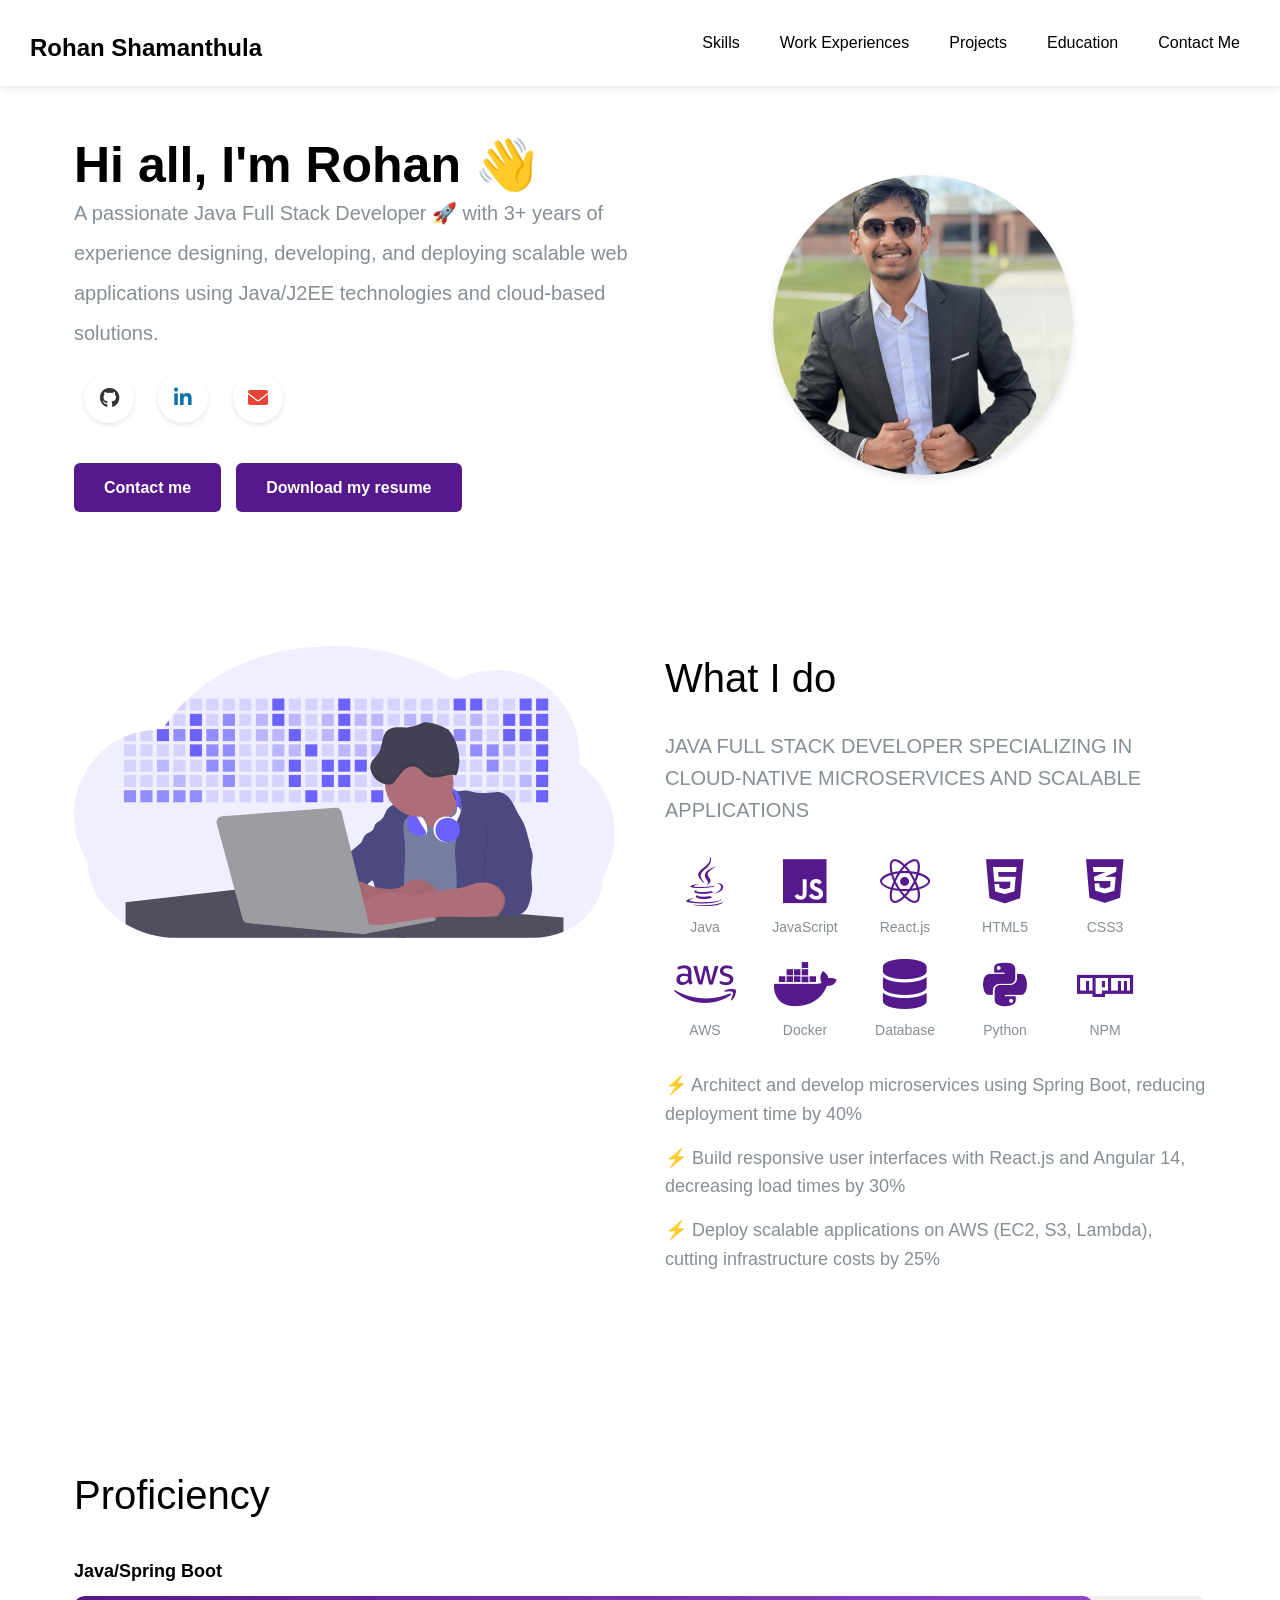
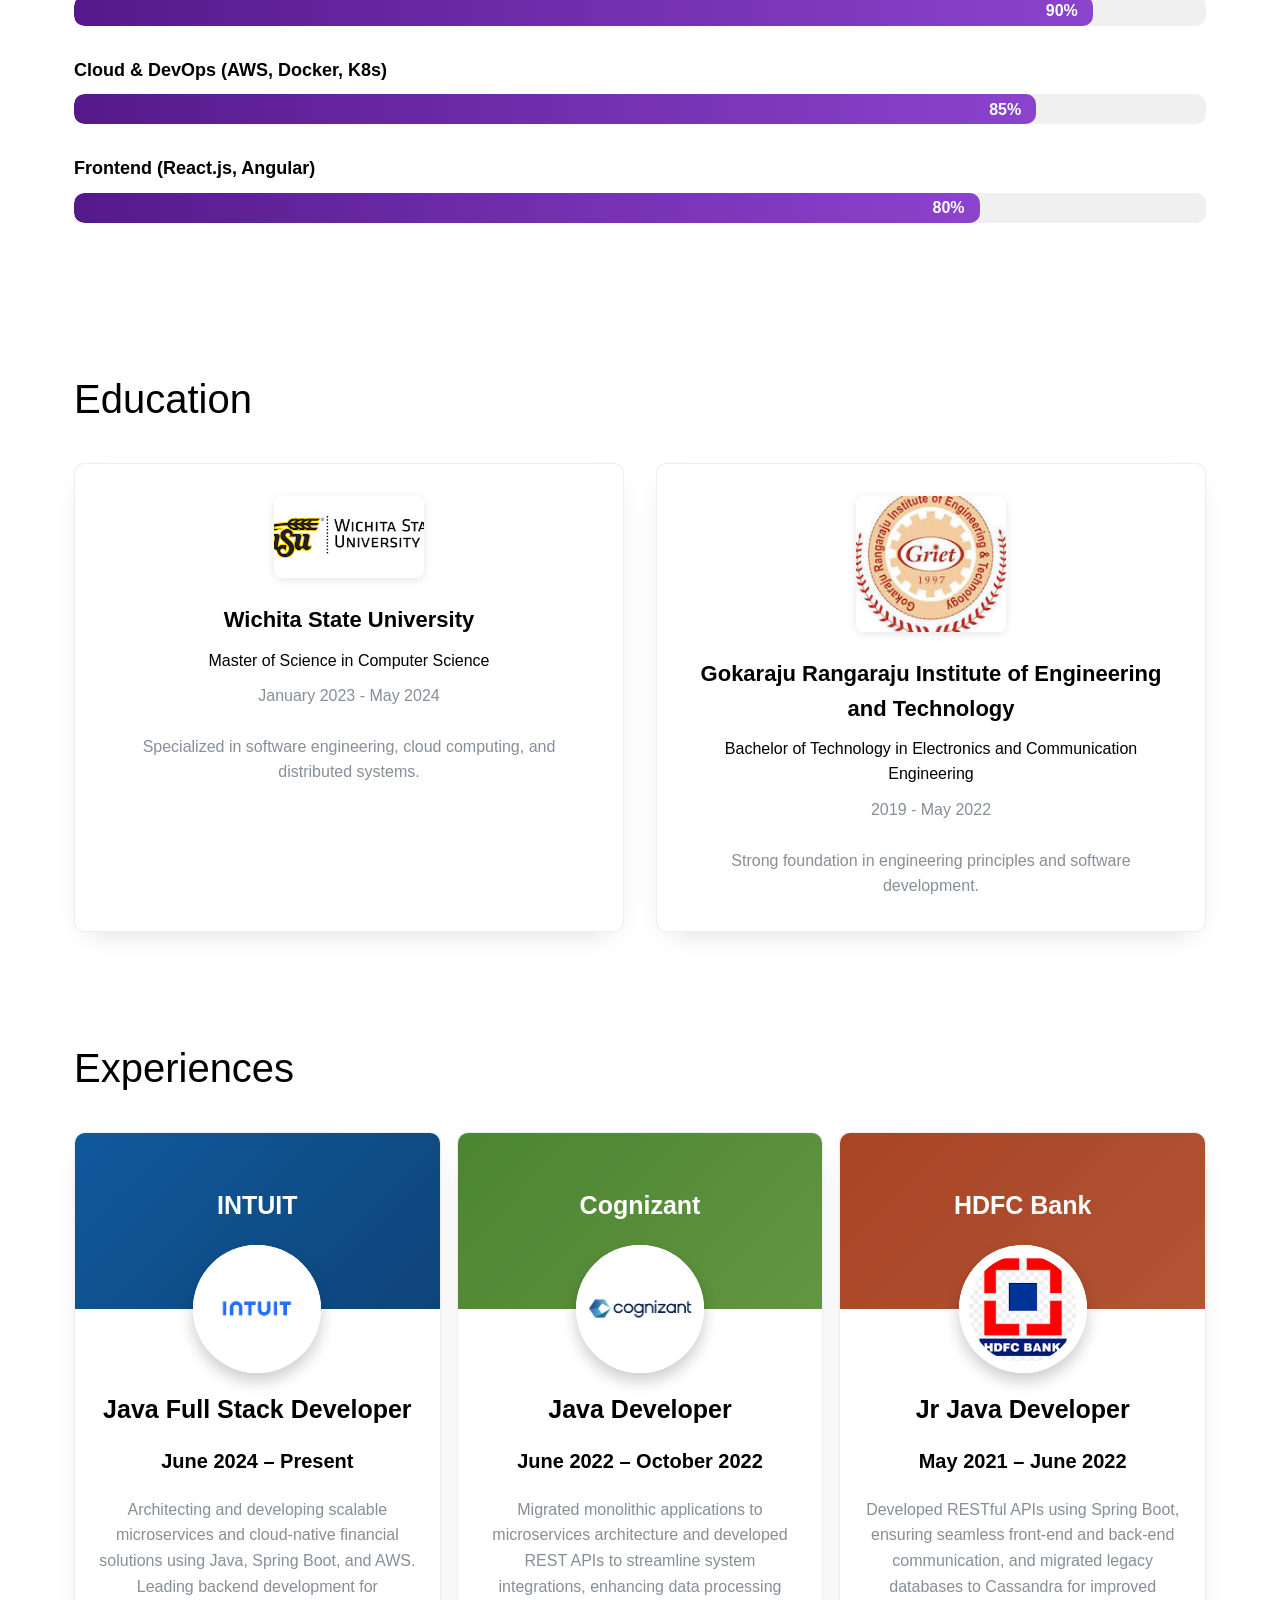
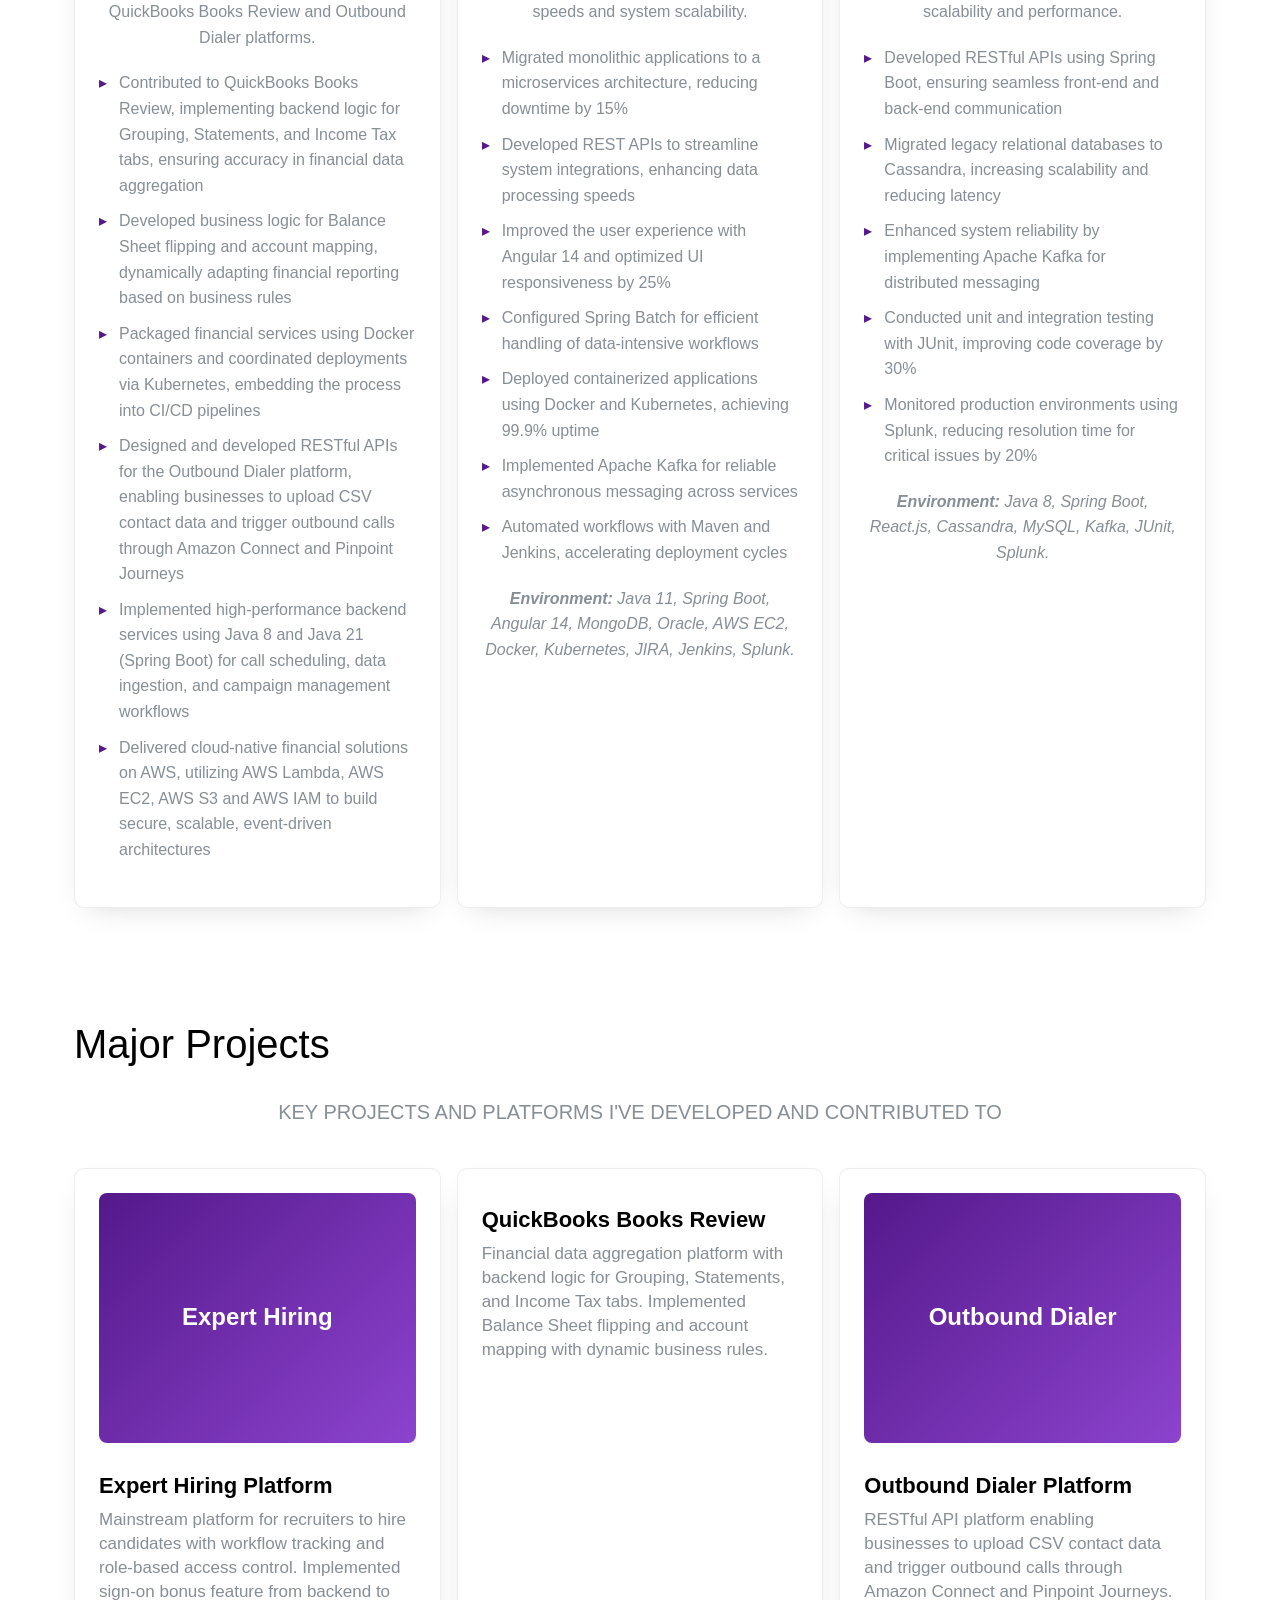
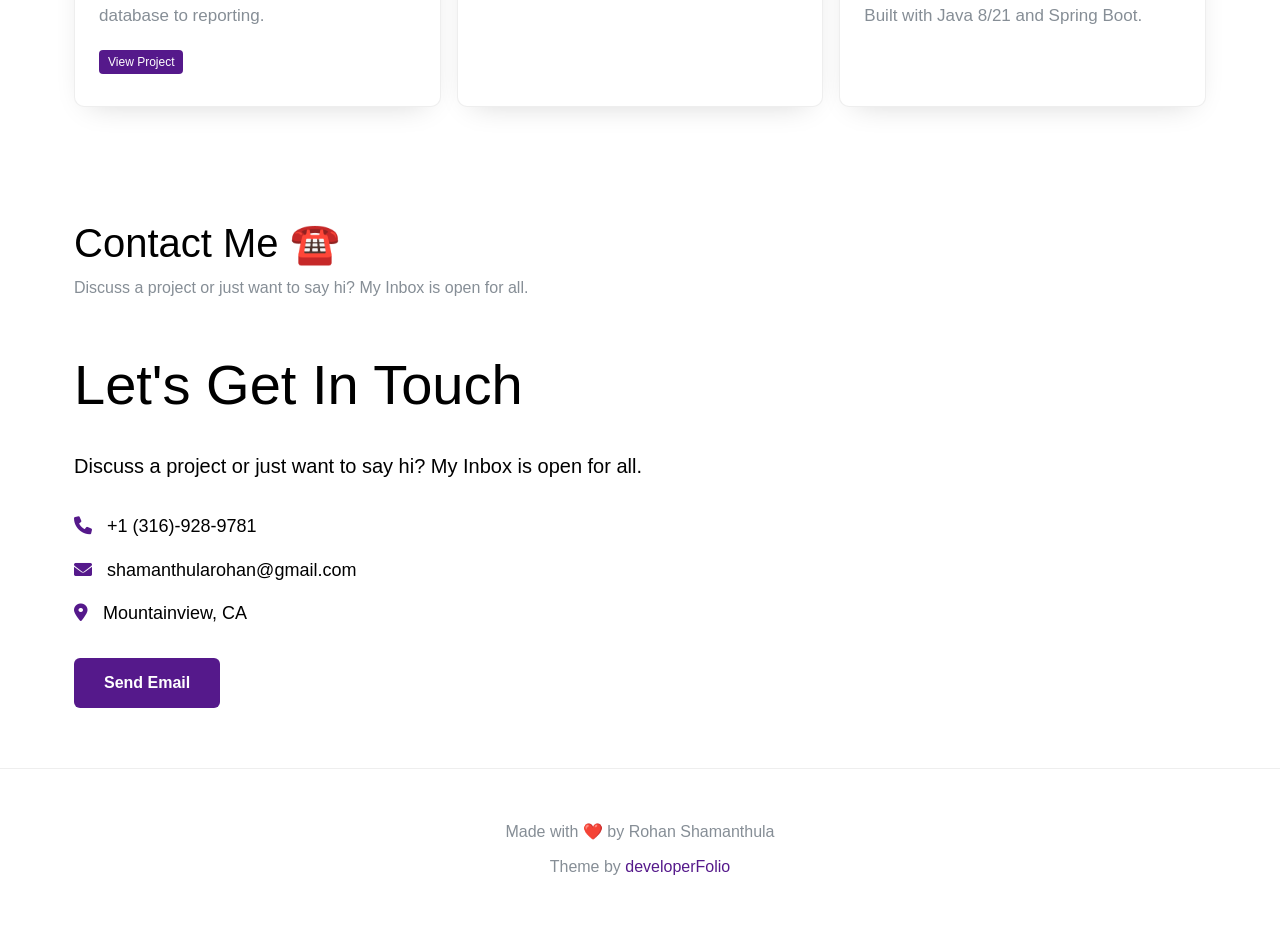
==== index.html @ 0ead48f2 "Remove QuickBooks image from projects section" ====
<!DOCTYPE html>
<html lang="en">
<head>
    <meta charset="UTF-8">
    <title>Rohan Shamanthula | Java Full Stack Developer</title>
    <meta name="viewport" content="width=device-width, initial-scale=1">
    <link rel="stylesheet" href="style.css">
    <link rel="stylesheet" href="https://cdnjs.cloudflare.com/ajax/libs/font-awesome/6.0.0/css/all.min.css">
    <script defer src="script.js"></script>
</head>
<body>
    <!-- Header Navigation -->
    <header class="header" id="header">
        <a href="#greeting" class="logo">
            <span class="logo-name">Rohan Shamanthula</span>
        </a>
        <input class="menu-btn" type="checkbox" id="menu-btn">
        <label class="menu-icon" for="menu-btn">
            <span class="navicon"></span>
        </label>
        <ul class="menu">
            <li><a href="#skills">Skills</a></li>
            <li><a href="#experience">Work Experiences</a></li>
            <li><a href="#projects">Projects</a></li>
            <li><a href="#education">Education</a></li>
            <li><a href="#contact">Contact Me</a></li>
        </ul>
    </header>

    <!-- Greeting Section -->
    <section class="greet-main" id="greeting">
        <div class="greeting-main">
            <div class="greeting-text-div">
                <div>
                    <h1 class="greeting-text">
                        Hi all, I'm Rohan <span class="wave-emoji">👋</span>
                    </h1>
                    <p class="greeting-text-p subTitle">
                        A passionate Java Full Stack Developer 🚀 with 3+ years of experience designing, developing, and deploying scalable web applications using Java/J2EE technologies and cloud-based solutions.
                    </p>
                    <div class="social-media-div">
                        <a href="https://github.com/Rohansmarty" target="_blank" class="icon-button github">
                            <i class="fab fa-github"></i>
                        </a>
                        <a href="https://www.linkedin.com/in/rohan-shamanthula/" target="_blank" class="icon-button linkedin">
                            <i class="fab fa-linkedin-in"></i>
                        </a>
                        <a href="mailto:shamanthularohan@gmail.com" class="icon-button google">
                            <i class="fas fa-envelope"></i>
                        </a>
                    </div>
                    <div class="button-greeting-div">
                        <a href="#contact" class="button button-greeting">Contact me</a>
                        <a href="assets/Rohan_Shamanthula_Resume.pdf" download="Resume.pdf" class="button button-greeting download-link-button">Download my resume</a>
                    </div>
                </div>
            </div>
            <div class="greeting-image-div">
                <img src="assets/rohan-profile.jpg" alt="Rohan Shamanthula" class="profile-image">
            </div>
        </div>
    </section>

    <!-- Skills Section -->
    <section class="main" id="skills">
        <div class="skills-main-div">
            <div class="skills-image-div">
                <img src="assets/developerActivity.svg" alt="Developer Activity" class="skills-image">
            </div>
            <div class="skills-text-div">
                <h1 class="skills-heading">What I do</h1>
                <p class="subTitle skills-text-subtitle">
                    JAVA FULL STACK DEVELOPER SPECIALIZING IN CLOUD-NATIVE MICROSERVICES AND SCALABLE APPLICATIONS
                </p>
                <div class="software-skills-main-div">
                    <ul class="dev-icons">
                        <li class="software-skill-inline"><i class="fab fa-java"></i><p>Java</p></li>
                        <li class="software-skill-inline"><i class="fab fa-js"></i><p>JavaScript</p></li>
                        <li class="software-skill-inline"><i class="fab fa-react"></i><p>React.js</p></li>
                        <li class="software-skill-inline"><i class="fab fa-html5"></i><p>HTML5</p></li>
                        <li class="software-skill-inline"><i class="fab fa-css3-alt"></i><p>CSS3</p></li>
                        <li class="software-skill-inline"><i class="fab fa-aws"></i><p>AWS</p></li>
                        <li class="software-skill-inline"><i class="fab fa-docker"></i><p>Docker</p></li>
                        <li class="software-skill-inline"><i class="fas fa-database"></i><p>Database</p></li>
                        <li class="software-skill-inline"><i class="fab fa-python"></i><p>Python</p></li>
                        <li class="software-skill-inline"><i class="fab fa-npm"></i><p>NPM</p></li>
                    </ul>
                </div>
                <div>
                    <p class="subTitle skills-text">
                        ⚡ Architect and develop microservices using Spring Boot, reducing deployment time by 40%
                    </p>
                    <p class="subTitle skills-text">
                        ⚡ Build responsive user interfaces with React.js and Angular 14, decreasing load times by 30%
                    </p>
                    <p class="subTitle skills-text">
                        ⚡ Deploy scalable applications on AWS (EC2, S3, Lambda), cutting infrastructure costs by 25%
                    </p>
                </div>
            </div>
        </div>
    </section>

    <!-- Stack Progress Section -->
    <section class="main" id="stack-progress">
        <div class="skill-progress-main-div">
            <h1 class="skills-heading">Proficiency</h1>
            <div class="skill-progress-div">
                <div class="skill-progress-item">
                    <div class="skill-progress-label">Java/Spring Boot</div>
                    <div class="skill-progress-bar">
                        <div class="skill-progress-fill" style="width: 90%">90%</div>
                    </div>
                </div>
                <div class="skill-progress-item">
                    <div class="skill-progress-label">Cloud & DevOps (AWS, Docker, K8s)</div>
                    <div class="skill-progress-bar">
                        <div class="skill-progress-fill" style="width: 85%">85%</div>
                    </div>
                </div>
                <div class="skill-progress-item">
                    <div class="skill-progress-label">Frontend (React.js, Angular)</div>
                    <div class="skill-progress-bar">
                        <div class="skill-progress-fill" style="width: 80%">80%</div>
                    </div>
                </div>
            </div>
        </div>
    </section>

    <!-- Education Section -->
    <section class="main" id="education">
        <h1 class="skills-heading">Education</h1>
        <div class="education-cards-div">
            <div class="education-card">
                <div class="education-logo-div">
                    <img src="assets/WichitaStateUniversity.png" alt="Wichita State University" class="education-logo">
                </div>
                <div class="education-card-header">
                    <h3>Wichita State University</h3>
                    <p>Master of Science in Computer Science</p>
                    <p class="education-duration">January 2023 - May 2024</p>
                </div>
                <p class="education-desc">Specialized in software engineering, cloud computing, and distributed systems.</p>
            </div>
            <div class="education-card">
                <div class="education-logo-div">
                    <img src="assets/GRIET.jpg" alt="GRIET" class="education-logo">
                </div>
                <div class="education-card-header">
                    <h3>Gokaraju Rangaraju Institute of Engineering and Technology</h3>
                    <p>Bachelor of Technology in Electronics and Communication Engineering</p>
                    <p class="education-duration">2019 - May 2022</p>
                </div>
                <p class="education-desc">Strong foundation in engineering principles and software development.</p>
            </div>
        </div>
    </section>

    <!-- Work Experience Section -->
    <section class="main" id="experience">
        <h1 class="experience-heading">Experiences</h1>
        <div class="experience-cards-div">
            <div class="experience-card">
                <div class="experience-banner" style="background: linear-gradient(135deg, #1780e0 0%, #1461ac 100%);">
                    <div class="experience-blurred-div"></div>
                    <div class="experience-div-company">
                        <h5 class="experience-text-company">INTUIT</h5>
                    </div>
                    <div class="experience-roundedimg">
                        <img src="assets/Intuit.jpg" alt="INTUIT" class="company-logo-img">
                    </div>
                </div>
                <div class="experience-text-details">
                    <h5 class="experience-text-role">Java Full Stack Developer</h5>
                    <h5 class="experience-text-date">June 2024 – Present</h5>
                    <p class="subTitle experience-text-desc">
                        Architecting and developing scalable microservices and cloud-native financial solutions using Java, Spring Boot, and AWS. Leading backend development for QuickBooks Books Review and Outbound Dialer platforms.
                    </p>
                    <ul>
                        <li class="subTitle">Contributed to QuickBooks Books Review, implementing backend logic for Grouping, Statements, and Income Tax tabs, ensuring accuracy in financial data aggregation</li>
                        <li class="subTitle">Developed business logic for Balance Sheet flipping and account mapping, dynamically adapting financial reporting based on business rules</li>
                        <li class="subTitle">Packaged financial services using Docker containers and coordinated deployments via Kubernetes, embedding the process into CI/CD pipelines</li>
                        <li class="subTitle">Designed and developed RESTful APIs for the Outbound Dialer platform, enabling businesses to upload CSV contact data and trigger outbound calls through Amazon Connect and Pinpoint Journeys</li>
                        <li class="subTitle">Implemented high-performance backend services using Java 8 and Java 21 (Spring Boot) for call scheduling, data ingestion, and campaign management workflows</li>
                        <li class="subTitle">Delivered cloud-native financial solutions on AWS, utilizing AWS Lambda, AWS EC2, AWS S3 and AWS IAM to build secure, scalable, event-driven architectures</li>
                    </ul>
                </div>
            </div>
            <div class="experience-card">
                <div class="experience-banner" style="background: linear-gradient(135deg, #6cbe45 0%, #8dd65f 100%);">
                    <div class="experience-blurred-div"></div>
                    <div class="experience-div-company">
                        <h5 class="experience-text-company">Cognizant</h5>
                    </div>
                    <div class="experience-roundedimg">
                        <img src="assets/Cognizant.jpg" alt="Cognizant" class="company-logo-img">
                    </div>
                </div>
                <div class="experience-text-details">
                    <h5 class="experience-text-role">Java Developer</h5>
                    <h5 class="experience-text-date">June 2022 – October 2022</h5>
                    <p class="subTitle experience-text-desc">
                        Migrated monolithic applications to microservices architecture and developed REST APIs to streamline system integrations, enhancing data processing speeds and system scalability.
                    </p>
                    <ul>
                        <li class="subTitle">Migrated monolithic applications to a microservices architecture, reducing downtime by 15%</li>
                        <li class="subTitle">Developed REST APIs to streamline system integrations, enhancing data processing speeds</li>
                        <li class="subTitle">Improved the user experience with Angular 14 and optimized UI responsiveness by 25%</li>
                        <li class="subTitle">Configured Spring Batch for efficient handling of data-intensive workflows</li>
                        <li class="subTitle">Deployed containerized applications using Docker and Kubernetes, achieving 99.9% uptime</li>
                        <li class="subTitle">Implemented Apache Kafka for reliable asynchronous messaging across services</li>
                        <li class="subTitle">Automated workflows with Maven and Jenkins, accelerating deployment cycles</li>
                    </ul>
                    <p class="subTitle experience-text-desc" style="margin-top: 20px; font-style: italic;">
                        <strong>Environment:</strong> Java 11, Spring Boot, Angular 14, MongoDB, Oracle, AWS EC2, Docker, Kubernetes, JIRA, Jenkins, Splunk.
                    </p>
                </div>
            </div>
            <div class="experience-card">
                <div class="experience-banner" style="background: linear-gradient(135deg, #ef6133 0%, #ff7a4d 100%);">
                    <div class="experience-blurred-div"></div>
                    <div class="experience-div-company">
                        <h5 class="experience-text-company">HDFC Bank</h5>
                    </div>
                    <div class="experience-roundedimg">
                        <img src="assets/HDFC.png" alt="HDFC Bank" class="company-logo-img">
                    </div>
                </div>
                <div class="experience-text-details">
                    <h5 class="experience-text-role">Jr Java Developer</h5>
                    <h5 class="experience-text-date">May 2021 – June 2022</h5>
                    <p class="subTitle experience-text-desc">
                        Developed RESTful APIs using Spring Boot, ensuring seamless front-end and back-end communication, and migrated legacy databases to Cassandra for improved scalability and performance.
                    </p>
                    <ul>
                        <li class="subTitle">Developed RESTful APIs using Spring Boot, ensuring seamless front-end and back-end communication</li>
                        <li class="subTitle">Migrated legacy relational databases to Cassandra, increasing scalability and reducing latency</li>
                        <li class="subTitle">Enhanced system reliability by implementing Apache Kafka for distributed messaging</li>
                        <li class="subTitle">Conducted unit and integration testing with JUnit, improving code coverage by 30%</li>
                        <li class="subTitle">Monitored production environments using Splunk, reducing resolution time for critical issues by 20%</li>
                    </ul>
                    <p class="subTitle experience-text-desc" style="margin-top: 20px; font-style: italic;">
                        <strong>Environment:</strong> Java 8, Spring Boot, React.js, Cassandra, MySQL, Kafka, JUnit, Splunk.
                    </p>
                </div>
            </div>
        </div>
    </section>

    <!-- Projects Section -->
    <section class="main" id="projects">
        <h1 class="skills-heading">Major Projects</h1>
        <p class="subTitle project-subtitle">KEY PROJECTS AND PLATFORMS I'VE DEVELOPED AND CONTRIBUTED TO</p>
        <div class="projects-container">
            <div class="project-card project-card-light">
                <div class="project-image">
                    <div class="project-image-placeholder">Expert Hiring</div>
                </div>
                <div class="project-detail">
                    <h5 class="card-title">Expert Hiring Platform</h5>
                    <p class="card-subtitle">Mainstream platform for recruiters to hire candidates with workflow tracking and role-based access control. Implemented sign-on bonus feature from backend to database to reporting.</p>
                    <div class="project-card-footer">
                        <span class="project-tag" onclick="window.open('https://694c93a191fdb86f217bc6ff--incredible-marzipan-d93fe7.netlify.app/', '_blank')">View Project</span>
                    </div>
                </div>
            </div>
            <div class="project-card project-card-light">
                <div class="project-detail">
                    <h5 class="card-title">QuickBooks Books Review</h5>
                    <p class="card-subtitle">Financial data aggregation platform with backend logic for Grouping, Statements, and Income Tax tabs. Implemented Balance Sheet flipping and account mapping with dynamic business rules.</p>
                </div>
            </div>
            <div class="project-card project-card-light">
                <div class="project-image">
                    <div class="project-image-placeholder">Outbound Dialer</div>
                </div>
                <div class="project-detail">
                    <h5 class="card-title">Outbound Dialer Platform</h5>
                    <p class="card-subtitle">RESTful API platform enabling businesses to upload CSV contact data and trigger outbound calls through Amazon Connect and Pinpoint Journeys. Built with Java 8/21 and Spring Boot.</p>
                </div>
            </div>
        </div>
    </section>

    <!-- Contact Section -->
    <section class="main" id="contact">
        <h1 class="skills-heading">Contact Me ☎️</h1>
        <p class="subTitle">Discuss a project or just want to say hi? My Inbox is open for all.</p>
        <div class="contact-main">
            <div class="contact-text-div">
                <h1 class="contact-title">Let's Get In Touch</h1>
                <p class="contact-subtitle">
                    Discuss a project or just want to say hi? My Inbox is open for all.
                </p>
                <div class="contact-details">
                    <p><i class="fas fa-phone"></i> +1 (316)-928-9781</p>
                    <p><i class="fas fa-envelope"></i> shamanthularohan@gmail.com</p>
                    <p><i class="fas fa-map-marker-alt"></i> Mountainview, CA</p>
                </div>
                <div class="button-contact-div">
                    <a href="mailto:shamanthularohan@gmail.com" class="button button-contact">Send Email</a>
                </div>
            </div>
        </div>
    </section>

    <!-- Footer -->
    <footer class="footer-div">
        <p class="footer-text">Made with ❤️ by Rohan Shamanthula</p>
        <p class="footer-text">
            Theme by <a href="https://github.com/saadpasta/developerFolio" target="_blank">developerFolio</a>
        </p>
    </footer>

    <!-- Scroll to Top Button -->
    <button class="scroll-to-top" id="scrollToTop" onclick="window.scrollTo({top: 0, behavior: 'smooth'})">
        <i class="fas fa-arrow-up"></i>
    </button>
</body>
</html>
---- style.css ----
/* DeveloperFolio Style - Exact Match */
:root {
    --buttonColor: #55198b;
    --buttonHover: #8c43ce;
    --titleColor: #000000;
    --textColor: #000000;
    --subTitle: #868e96;
    --lightBackground1: #fff;
    --lightBackground2: rgb(255, 255, 255);
    --lightBoxShadowDark: rgba(0, 0, 0, 0.2);
    --lightBoxShadow: rgba(0, 0, 0, 0.1);
    --lightBorder1: rgba(211, 211, 211, 0.397);
    --headerHoverBG: #f4f4f4;
    --iconBackground: #333;
}

* {
    margin: 0;
    padding: 0;
    box-sizing: border-box;
}

body {
    font-family: -apple-system, BlinkMacSystemFont, "Segoe UI", Roboto, "Helvetica Neue", Arial, sans-serif;
    color: var(--textColor);
    background-color: var(--lightBackground1);
    line-height: 1.6;
}

/* Header */
.header {
    background-color: var(--lightBackground1);
    max-width: 100%;
    padding: 15px 20px;
    margin: 0 auto;
    position: sticky;
    top: 0;
    z-index: 1000;
    box-shadow: 0 2px 10px rgba(0,0,0,0.1);
}

.header ul {
    margin: 0;
    padding: 0;
    list-style: none;
    overflow: hidden;
}

.grey-color {
    color: var(--subTitle);
}

.header li a {
    display: block;
    padding: 15px 20px;
    color: var(--textColor);
    text-decoration: none;
    transition: background-color 0.3s;
}

.header li a:hover {
    background-color: var(--headerHoverBG);
}

.header .logo {
    display: block;
    flex: none;
    float: left;
    font-size: 1.5em;
    text-decoration: none;
    margin-top: 10px;
    line-height: normal;
    color: var(--textColor);
    font-weight: bold;
}

.header .logo-name {
    font-weight: bold;
    padding: 0 10px;
}

/* Menu */
.header .menu {
    clear: both;
    max-height: 0;
    transition: max-height 0.2s ease-out;
}

.header .menu-icon {
    cursor: pointer;
    display: inline-block;
    float: right;
    padding: 28px 20px;
    position: relative;
    user-select: none;
}

.header .menu-icon .navicon {
    background: var(--iconBackground);
    display: block;
    height: 2px;
    position: relative;
    transition: background 0.2s ease-out;
    width: 18px;
}

.header .menu-icon .navicon:before,
.header .menu-icon .navicon:after {
    background: var(--iconBackground);
    content: "";
    display: block;
    height: 100%;
    position: absolute;
    transition: all 0.2s ease-out;
    width: 100%;
}

.header .menu-icon .navicon:before {
    top: 5px;
}

.header .menu-icon .navicon:after {
    top: -5px;
}

.header .menu-btn {
    display: none;
}

.header .menu-btn:checked ~ .menu {
    max-height: 486px;
}

.header .menu-btn:checked ~ .menu-icon .navicon {
    background: transparent !important;
}

.header .menu-btn:checked ~ .menu-icon .navicon:before {
    transform: rotate(-45deg);
}

.header .menu-btn:checked ~ .menu-icon .navicon:after {
    transform: rotate(45deg);
}

.header .menu-btn:checked ~ .menu-icon .navicon:before,
.header .menu-btn:checked ~ .menu-icon .navicon:after {
    top: 0;
}

@media (min-width: 48em) {
    .header {
        display: flex;
        align-items: center;
        justify-content: space-between;
    }
    .header li {
        float: left;
    }
    .header .menu {
        max-height: none;
    }
    .header .menu-icon {
        display: none;
    }
}

/* Main Container */
.main {
    width: 90%;
    padding: 20px 10px;
    margin: 0 auto;
    margin-top: 4rem;
}

/* Greeting Section */
.greet-main {
    width: 90%;
    padding: 20px 10px;
    margin: 0 auto;
    margin-top: 2rem;
}

.greeting-main {
    display: flex;
}

.greeting-main > * {
    flex: 1;
    margin-bottom: 30px;
}

.greeting-text {
    font-size: 70px;
    line-height: 1.1;
    color: var(--textColor);
    font-weight: 700;
}

.greeting-text-p {
    font-size: 30px;
    line-height: 40px;
}

.subTitle {
    color: var(--subTitle);
}

.wave-emoji {
    animation-duration: 1.8s;
    animation-iteration-count: infinite;
    animation-name: wave;
    display: inline-block;
    transform-origin: 70% 70%;
}

@keyframes wave {
    0% { transform: rotate(0deg); }
    10% { transform: rotate(-10deg); }
    20% { transform: rotate(12deg); }
    30% { transform: rotate(-10deg); }
    40% { transform: rotate(9deg); }
    50% { transform: rotate(0deg); }
    100% { transform: rotate(0deg); }
}

.social-media-div {
    margin: 20px 0;
}

.icon-button {
    margin: 0 10px;
    padding: 12px;
    border-radius: 50%;
    background: var(--lightBackground1);
    color: var(--textColor);
    font-size: 20px;
    width: 50px;
    height: 50px;
    display: inline-flex;
    align-items: center;
    justify-content: center;
    text-decoration: none;
    box-shadow: 0 2px 5px var(--lightBoxShadow);
    transition: all 0.3s;
}

.icon-button:hover {
    transform: translateY(-3px);
    box-shadow: 0 4px 10px var(--lightBoxShadowDark);
}

.icon-button.github { color: #333; }
.icon-button.linkedin { color: #0e76a8; }
.icon-button.google { color: #ea4335; }

.button-greeting-div {
    display: flex;
    margin-top: 40px;
    gap: 15px;
}

.button {
    padding: 12px 30px;
    border-radius: 6px;
    text-decoration: none;
    font-weight: 600;
    transition: all 0.3s;
    border: none;
    cursor: pointer;
    display: inline-block;
}

.button-greeting {
    background-color: var(--buttonColor);
    color: white;
}

.button-greeting:hover {
    background-color: var(--buttonHover);
    transform: translateY(-2px);
    box-shadow: 0 4px 8px var(--lightBoxShadowDark);
}

.profile-image {
    max-width: 100%;
    height: auto;
    border-radius: 50%;
    width: 300px;
    height: 300px;
    object-fit: cover;
    box-shadow: 0 4px 8px rgba(0,0,0,0.1);
}

.greeting-image-div {
    display: flex;
    justify-content: center;
    align-items: center;
}

/* Skills Section */
.skills-main-div {
    display: flex;
    width: 100%;
    overflow: hidden;
}

.skills-text-div {
    margin-left: 50px;
}

.skills-main-div > * {
    flex: 1;
    margin-bottom: 30px;
}

.skills-image-div > img {
    max-width: 100%;
    height: auto;
}

.skills-heading {
    font-size: 56px;
    font-weight: 400;
}

.skills-text-subtitle {
    font-size: 20px;
    margin: 20px 0;
}

.software-skills-main-div {
    margin: 30px 0;
}

.dev-icons {
    list-style: none;
    display: flex;
    flex-wrap: wrap;
    gap: 20px;
    padding: 0;
}

.software-skill-inline {
    display: flex;
    flex-direction: column;
    align-items: center;
    text-align: center;
    min-width: 80px;
}

.software-skill-inline i {
    font-size: 50px;
    color: var(--buttonColor);
    margin-bottom: 10px;
}

.software-skill-inline p {
    margin: 0;
    font-size: 14px;
    color: var(--subTitle);
}

.skills-text {
    font-size: 18px;
    margin: 15px 0;
}

/* Stack Progress */
.skill-progress-main-div {
    margin: 40px 0;
}

.skill-progress-item {
    margin: 30px 0;
}

.skill-progress-label {
    font-size: 18px;
    font-weight: 600;
    margin-bottom: 10px;
    color: var(--textColor);
}

.skill-progress-bar {
    background: #f0f0f0;
    border-radius: 10px;
    height: 30px;
    overflow: hidden;
    position: relative;
}

.skill-progress-fill {
    background: linear-gradient(90deg, var(--buttonColor), var(--buttonHover));
    height: 100%;
    border-radius: 10px;
    display: flex;
    align-items: center;
    justify-content: flex-end;
    padding-right: 15px;
    color: white;
    font-weight: 600;
    transition: width 1s ease;
}

/* Education */
.education-cards-div {
    display: grid;
    grid-template-columns: repeat(auto-fit, minmax(300px, 1fr));
    gap: 2rem;
    margin-top: 2rem;
}

.education-card {
    background: var(--lightBackground2);
    border: 1px solid var(--lightBorder1);
    border-radius: 10px;
    padding: 2rem;
    box-shadow: var(--lightBoxShadowDark) 0px 10px 30px -15px;
    transition: transform 0.3s, box-shadow 0.3s;
    display: flex;
    flex-direction: column;
    align-items: center;
    text-align: center;
}

.education-logo-div {
    margin-bottom: 1.5rem;
    display: flex;
    justify-content: center;
    align-items: center;
}

.education-logo {
    max-width: 150px;
    max-height: 150px;
    width: auto;
    height: auto;
    object-fit: contain;
    border-radius: 8px;
    box-shadow: 0 2px 8px var(--lightBoxShadow);
}

.education-card:hover {
    transform: translateY(-5px);
    box-shadow: var(--lightBoxShadowDark) 0px 20px 30px -10px;
}

.education-card-header h3 {
    color: var(--titleColor);
    font-size: 22px;
    margin-bottom: 10px;
}

.education-duration {
    color: var(--subTitle);
    font-size: 16px;
    margin: 10px 0;
}

.education-desc {
    color: var(--subTitle);
    margin-top: 15px;
}

/* Experience Cards */
.experience-heading {
    font-size: 56px;
    font-weight: 400;
    margin-bottom: 2rem;
}

.experience-cards-div {
    display: grid;
    grid-template-columns: repeat(auto-fit, minmax(290px, 1fr));
    gap: 1rem 1rem;
}

.experience-card {
    position: relative;
    background-color: var(--lightBackground2);
    box-shadow: var(--lightBoxShadowDark) 0px 10px 30px -15px;
    border-radius: 10px;
    border: 1px solid var(--lightBorder1);
    transition: transform 0.3s, box-shadow 0.3s;
}

.experience-card:hover {
    box-shadow: var(--lightBoxShadowDark) 0px 20px 30px -10px;
    transform: translateY(-5px);
}

.experience-banner {
    background-position: center;
    background-repeat: no-repeat;
    background-size: 150%;
    border-radius: 10px 10px 0px 0px;
    height: 11rem;
    display: flex;
    align-items: flex-end;
    justify-content: center;
    position: relative;
}

.experience-blurred-div {
    position: absolute;
    background: rgba(0, 0, 0, 0.3);
    height: 11rem;
    top: 0;
    left: 0;
    width: 100%;
    border-radius: 10px 10px 0px 0px;
}

.experience-div-company {
    position: absolute;
    background: transparent;
    height: 9rem;
    top: 0;
    left: 0;
    width: 100%;
    display: flex;
    align-items: center;
    justify-content: center;
    z-index: 2;
}

.experience-text-company {
    text-align: center;
    padding: 1.5rem;
    margin: 0;
    color: white;
    font-size: 25px;
    font-weight: 700;
}

.experience-roundedimg {
    position: absolute;
    left: 0;
    right: 0;
    top: 7rem;
    margin-left: auto;
    margin-right: auto;
    width: 8rem;
    height: 8rem;
    box-shadow: 0 0.5rem 1rem var(--lightBoxShadowDark);
    border-radius: 50%;
    background: white;
    display: flex;
    align-items: center;
    justify-content: center;
    z-index: 3;
}

.company-logo {
    font-weight: 700;
    font-size: 18px;
    color: var(--textColor);
}

.company-logo-img {
    width: 100%;
    height: 100%;
    object-fit: contain;
    border-radius: 50%;
    padding: 10px;
    background: white;
}

.experience-text-role {
    text-align: center;
    color: var(--textColor);
    font-weight: 700;
    font-size: 25px;
    margin: 0;
    padding-top: 1.5rem;
}

.experience-text-date {
    text-align: center;
    color: var(--textColor);
    font-size: 20px;
    margin: 0;
    padding-top: 1rem;
    font-weight: 600;
}

.experience-text-desc {
    text-align: center;
    color: var(--subTitle);
    margin: 20px 0;
}

.experience-text-details {
    padding: 1.5rem;
    margin-top: 2rem;
}

.experience-text-details ul {
    list-style: none;
    padding: 0;
    margin: 20px 0;
}

.experience-text-details li {
    margin: 10px 0;
    padding-left: 20px;
    position: relative;
}

.experience-text-details li:before {
    content: "▸";
    position: absolute;
    left: 0;
    color: var(--buttonColor);
}

/* Projects */
.project-subtitle {
    text-align: center;
    font-size: 20px;
    margin: 20px 0 40px 0;
}

.projects-container {
    display: grid;
    grid-template-columns: repeat(auto-fit, minmax(300px, 1fr));
    gap: 1rem 1rem;
}

.project-card {
    display: flex;
    flex-direction: column;
    background-color: var(--lightBackground2);
    padding: 1.5rem;
    border-radius: 10px;
    border: 1px solid var(--lightBorder1);
    box-shadow: var(--lightBoxShadowDark) 0px 10px 30px -15px;
    transition: all 0.3s ease;
}

.project-card-light:hover {
    box-shadow: var(--lightBoxShadowDark) 0px 20px 30px -10px;
    transform: translateY(-5px);
}

.project-image {
    position: relative;
    height: 250px;
    overflow: hidden;
    display: flex;
    justify-content: center;
    align-items: center;
    background: linear-gradient(135deg, var(--buttonColor), var(--buttonHover));
    border-radius: 8px;
    margin-bottom: 1rem;
}

.project-image-placeholder {
    color: white;
    font-size: 24px;
    font-weight: 700;
    text-align: center;
}

.card-image {
    max-width: 100%;
    height: auto;
    width: 100%;
    object-fit: cover;
}

.card-title {
    color: var(--titleColor);
    font-size: 22px;
    line-height: 24px;
    font-weight: 700;
    margin: 15px 0 0 0;
}

.card-subtitle {
    color: var(--subTitle);
    font-size: 17px;
    line-height: 1.5rem;
    margin: 10px 0;
}

.project-card-footer {
    margin-top: 20px;
}

.project-tag {
    background: var(--buttonColor);
    color: var(--lightBackground1);
    border-radius: 4px;
    display: inline-flex;
    font-size: 0.75rem;
    height: 2em;
    justify-content: center;
    white-space: nowrap;
    line-height: 1.5;
    margin: 0 0.5rem 0.5rem 0;
    padding: 0 0.75em;
    cursor: pointer;
    transition: 0.2s ease-in;
    align-items: center;
}

.project-tag:hover {
    background: var(--buttonHover);
}

/* Contact */
.contact-main {
    margin: 40px 0;
}

.contact-title {
    font-size: 56px;
    font-weight: 400;
    margin-bottom: 20px;
}

.contact-subtitle {
    font-size: 20px;
    margin: 20px 0;
}

.contact-details {
    margin: 30px 0;
}

.contact-details p {
    font-size: 18px;
    margin: 15px 0;
    color: var(--textColor);
}

.contact-details i {
    margin-right: 10px;
    color: var(--buttonColor);
}

.button-contact-div {
    margin-top: 30px;
}

.button-contact {
    background-color: var(--buttonColor);
    color: white;
}

.button-contact:hover {
    background-color: var(--buttonHover);
}

/* Footer */
.footer-div {
    text-align: center;
    padding: 40px 20px;
    background: var(--lightBackground1);
    border-top: 1px solid var(--lightBorder1);
}

.footer-text {
    color: var(--subTitle);
    font-size: 16px;
    margin: 10px 0;
}

.footer-text a {
    color: var(--buttonColor);
    text-decoration: none;
}

.footer-text a:hover {
    color: var(--buttonHover);
}

/* Scroll to Top */
.scroll-to-top {
    position: fixed;
    bottom: 30px;
    right: 30px;
    width: 50px;
    height: 50px;
    border-radius: 50%;
    background: var(--buttonColor);
    color: white;
    border: none;
    cursor: pointer;
    display: none;
    align-items: center;
    justify-content: center;
    font-size: 20px;
    box-shadow: 0 4px 10px var(--lightBoxShadowDark);
    transition: all 0.3s;
    z-index: 1000;
}

.scroll-to-top:hover {
    background: var(--buttonHover);
    transform: translateY(-3px);
}

.scroll-to-top.show {
    display: flex;
}

/* Responsive */
@media (max-width: 1380px) {
    .greeting-text {
        font-size: 50px;
    }
    .greeting-text-p {
        font-size: 20px;
    }
    .skills-heading {
        font-size: 40px;
    }
    .experience-heading {
        font-size: 40px;
    }
}

@media (max-width: 768px) {
    .greeting-main {
        display: block;
    }
    .greeting-text {
        font-size: 30px;
        text-align: center;
    }
    .greeting-text-p {
        font-size: 16px;
        line-height: normal;
        text-align: center;
    }
    .greeting-image-div {
        height: 256px;
        margin-top: 20px;
    }
    .profile-image {
        width: 200px;
        height: 200px;
    }
    .skills-main-div {
        flex-direction: column;
    }
    .skills-text-div {
        margin-left: 0;
        margin: 20px;
    }
    .skills-heading {
        font-size: 30px;
        text-align: center;
    }
    .skills-text {
        font-size: 16px;
    }
    .skills-text-subtitle {
        font-size: 16px;
        text-align: center;
    }
    .skills-image-div {
        order: 2;
    }
    .experience-heading {
        font-size: 30px;
        text-align: center;
    }
    .button-greeting-div {
        justify-content: space-around;
        flex-wrap: wrap;
    }
}
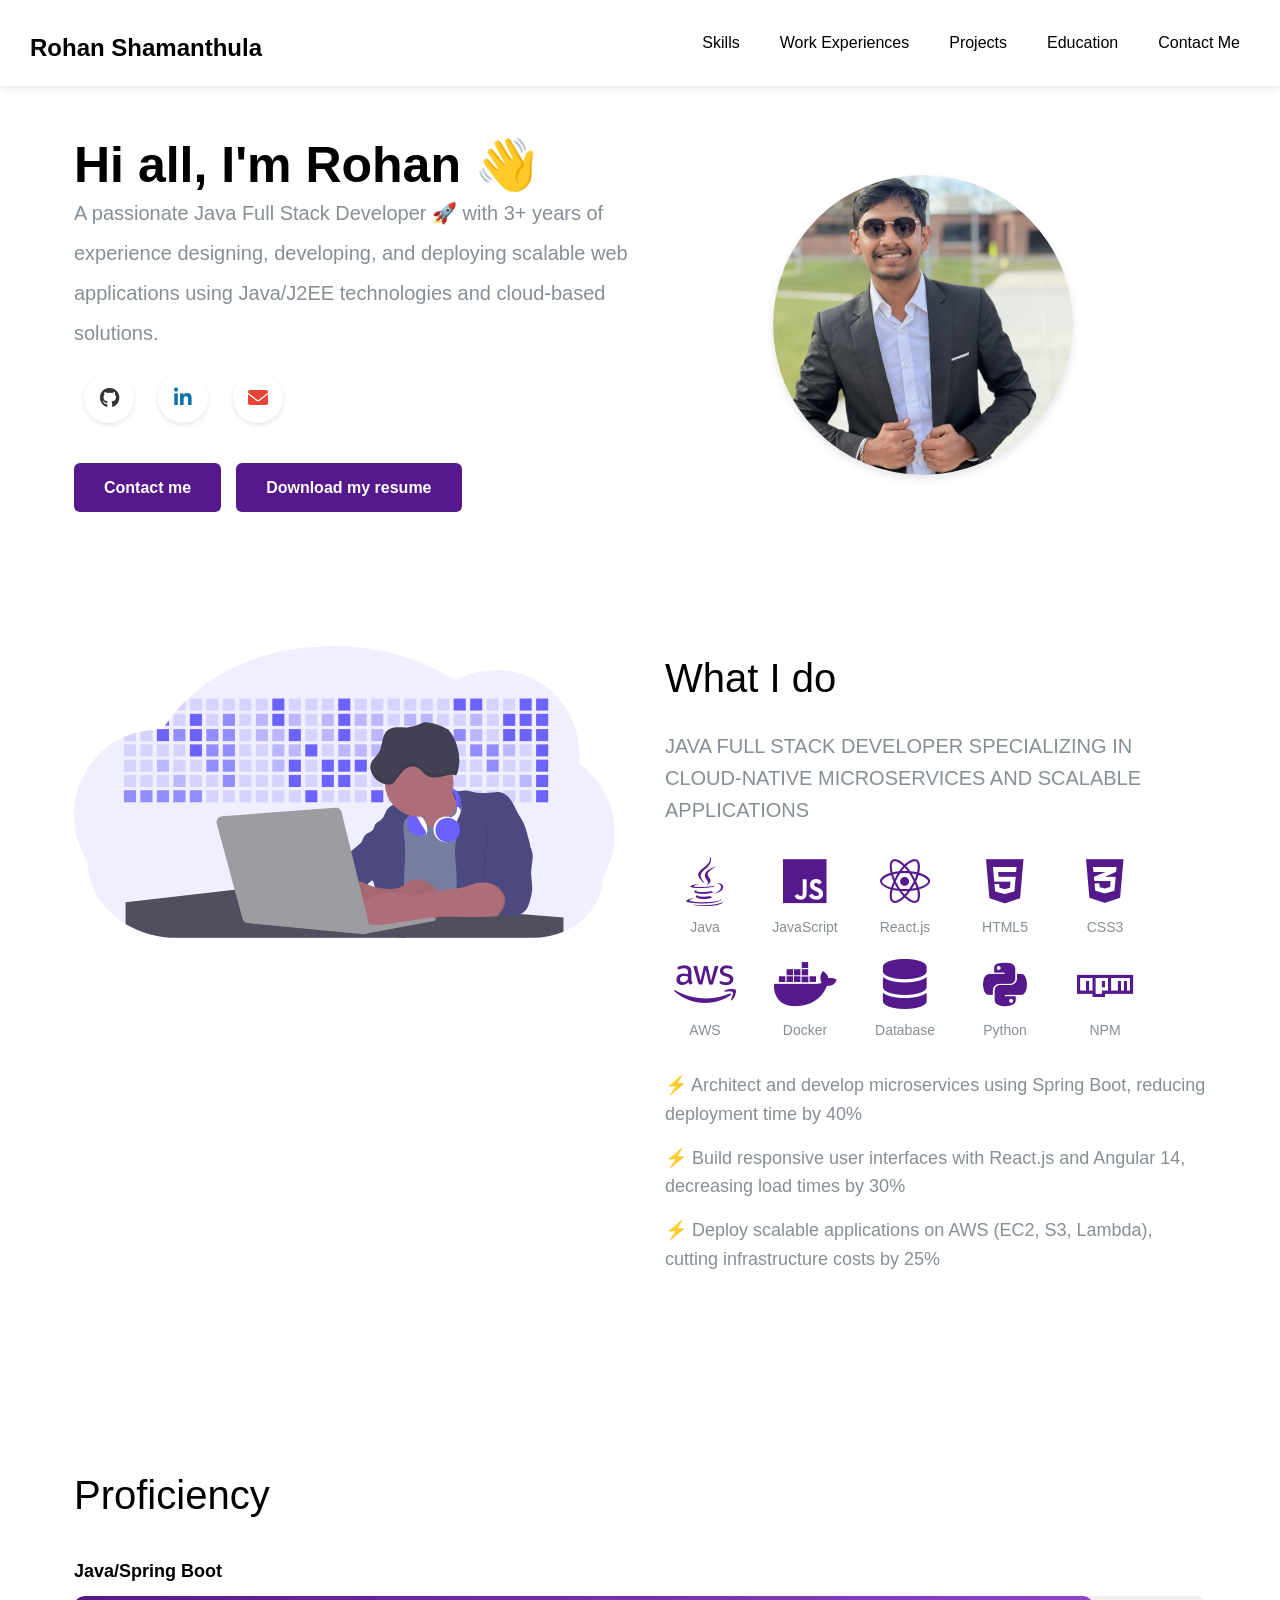
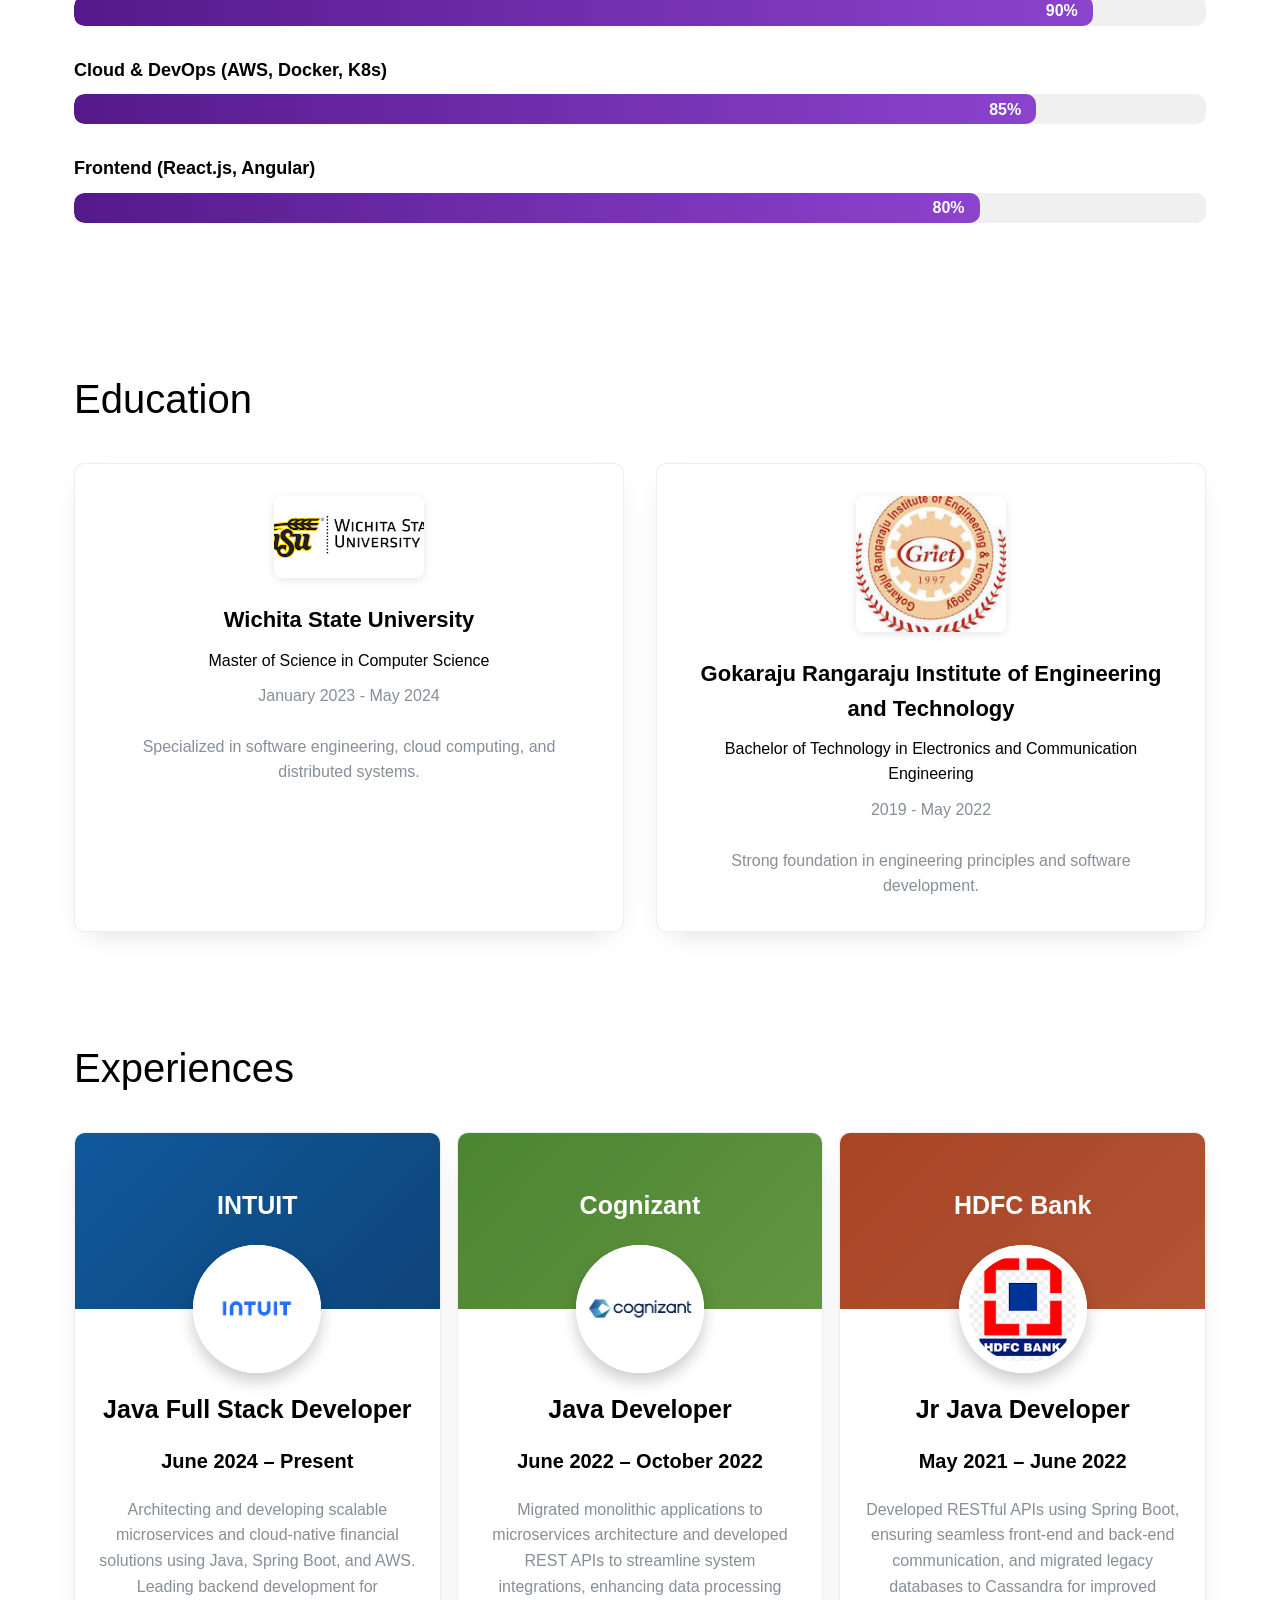
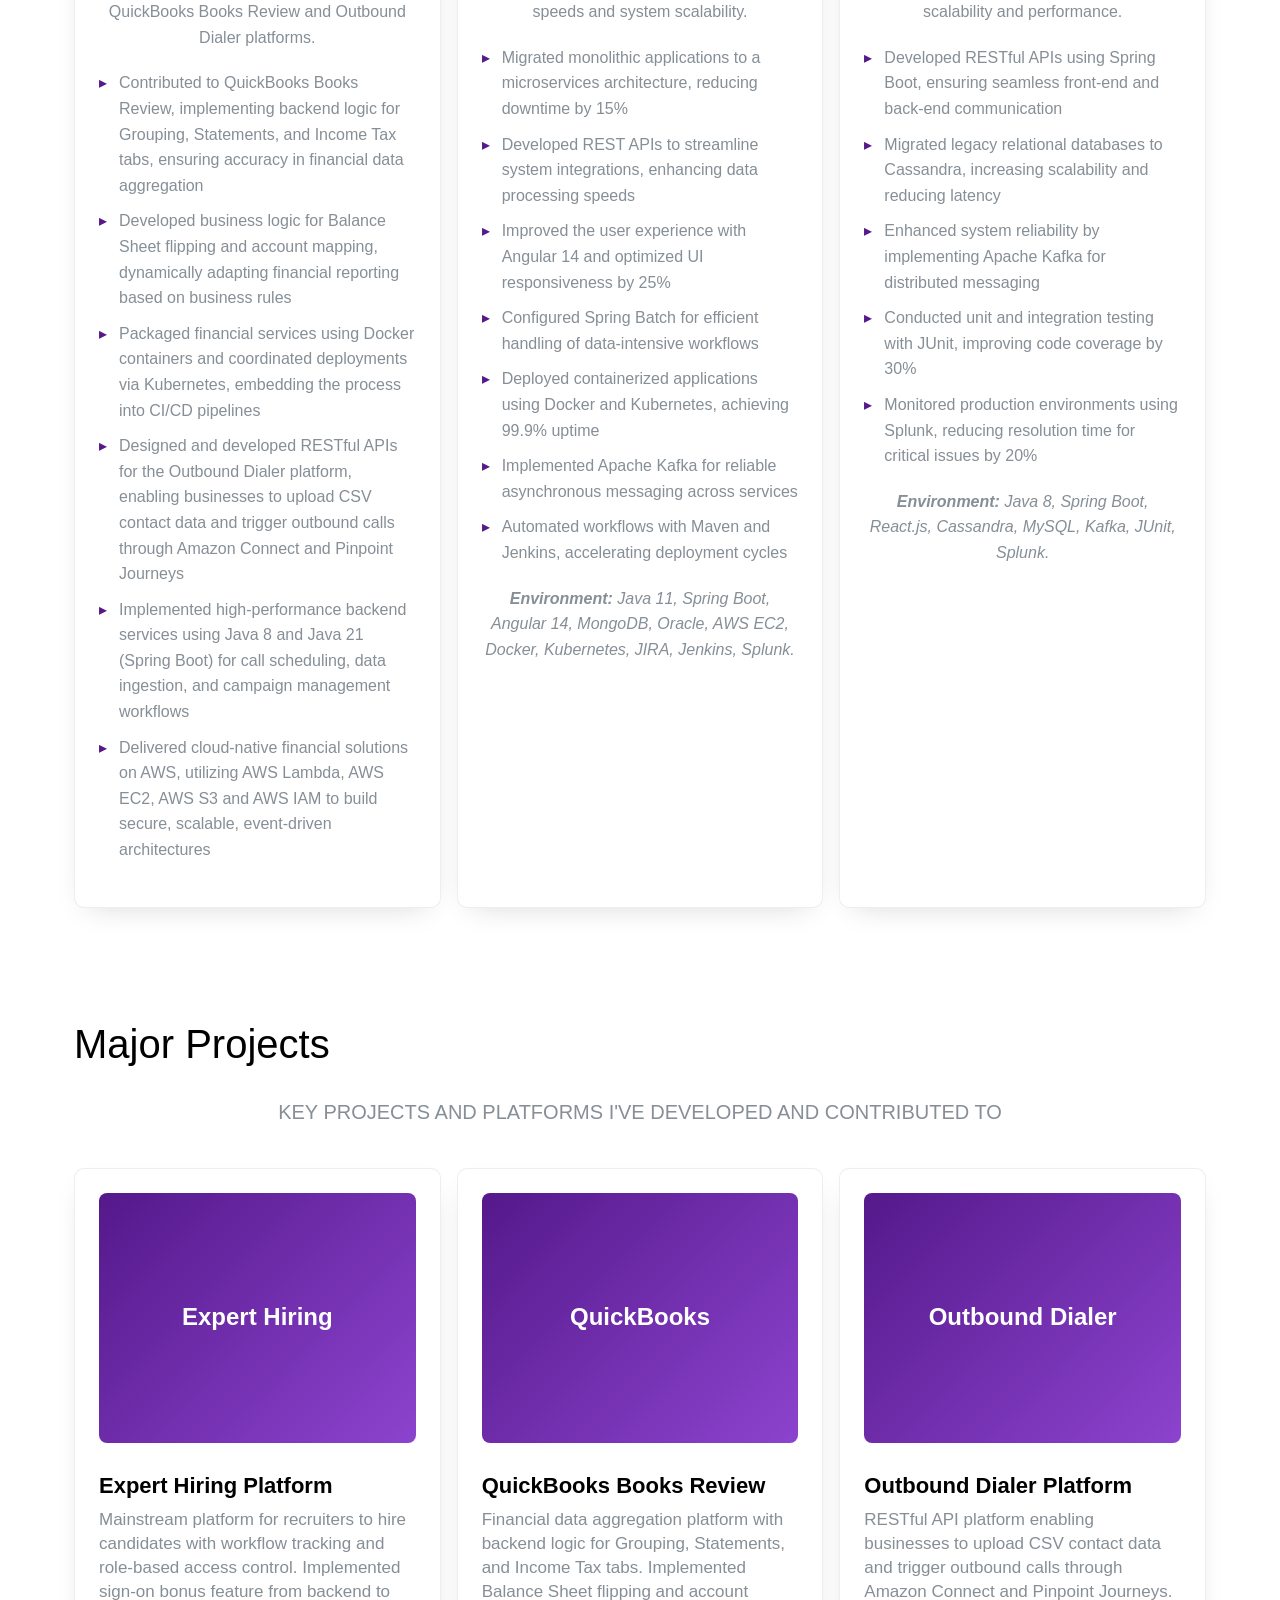
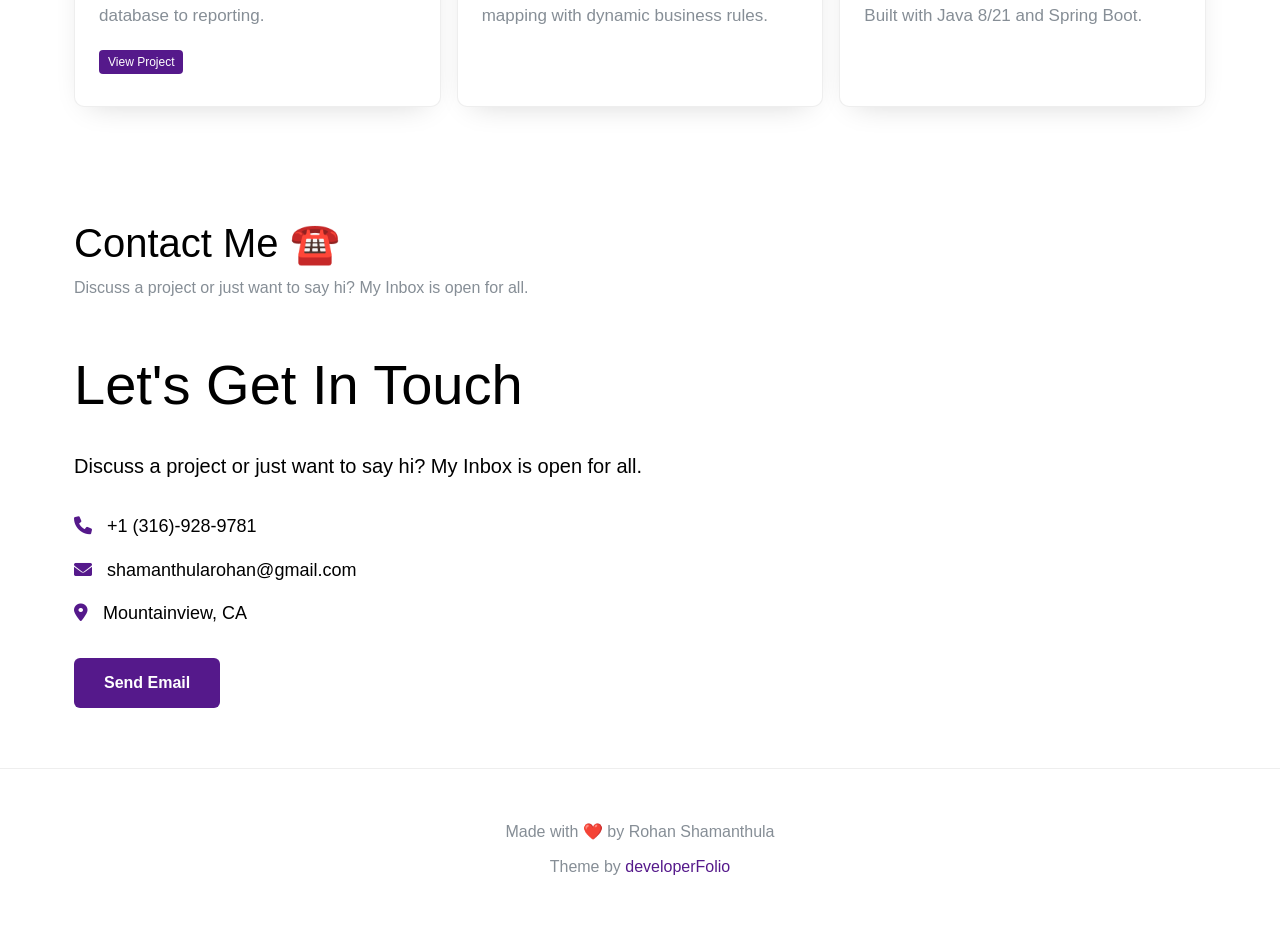
==== commit 5166f253: "Restore QuickBooks project image placeholder to match Expert Hiring format" ====
--- a/index.html
+++ b/index.html
@@ -266,6 +266,9 @@
                 </div>
             </div>
             <div class="project-card project-card-light">
+                <div class="project-image">
+                    <div class="project-image-placeholder">QuickBooks</div>
+                </div>
                 <div class="project-detail">
                     <h5 class="card-title">QuickBooks Books Review</h5>
                     <p class="card-subtitle">Financial data aggregation platform with backend logic for Grouping, Statements, and Income Tax tabs. Implemented Balance Sheet flipping and account mapping with dynamic business rules.</p>
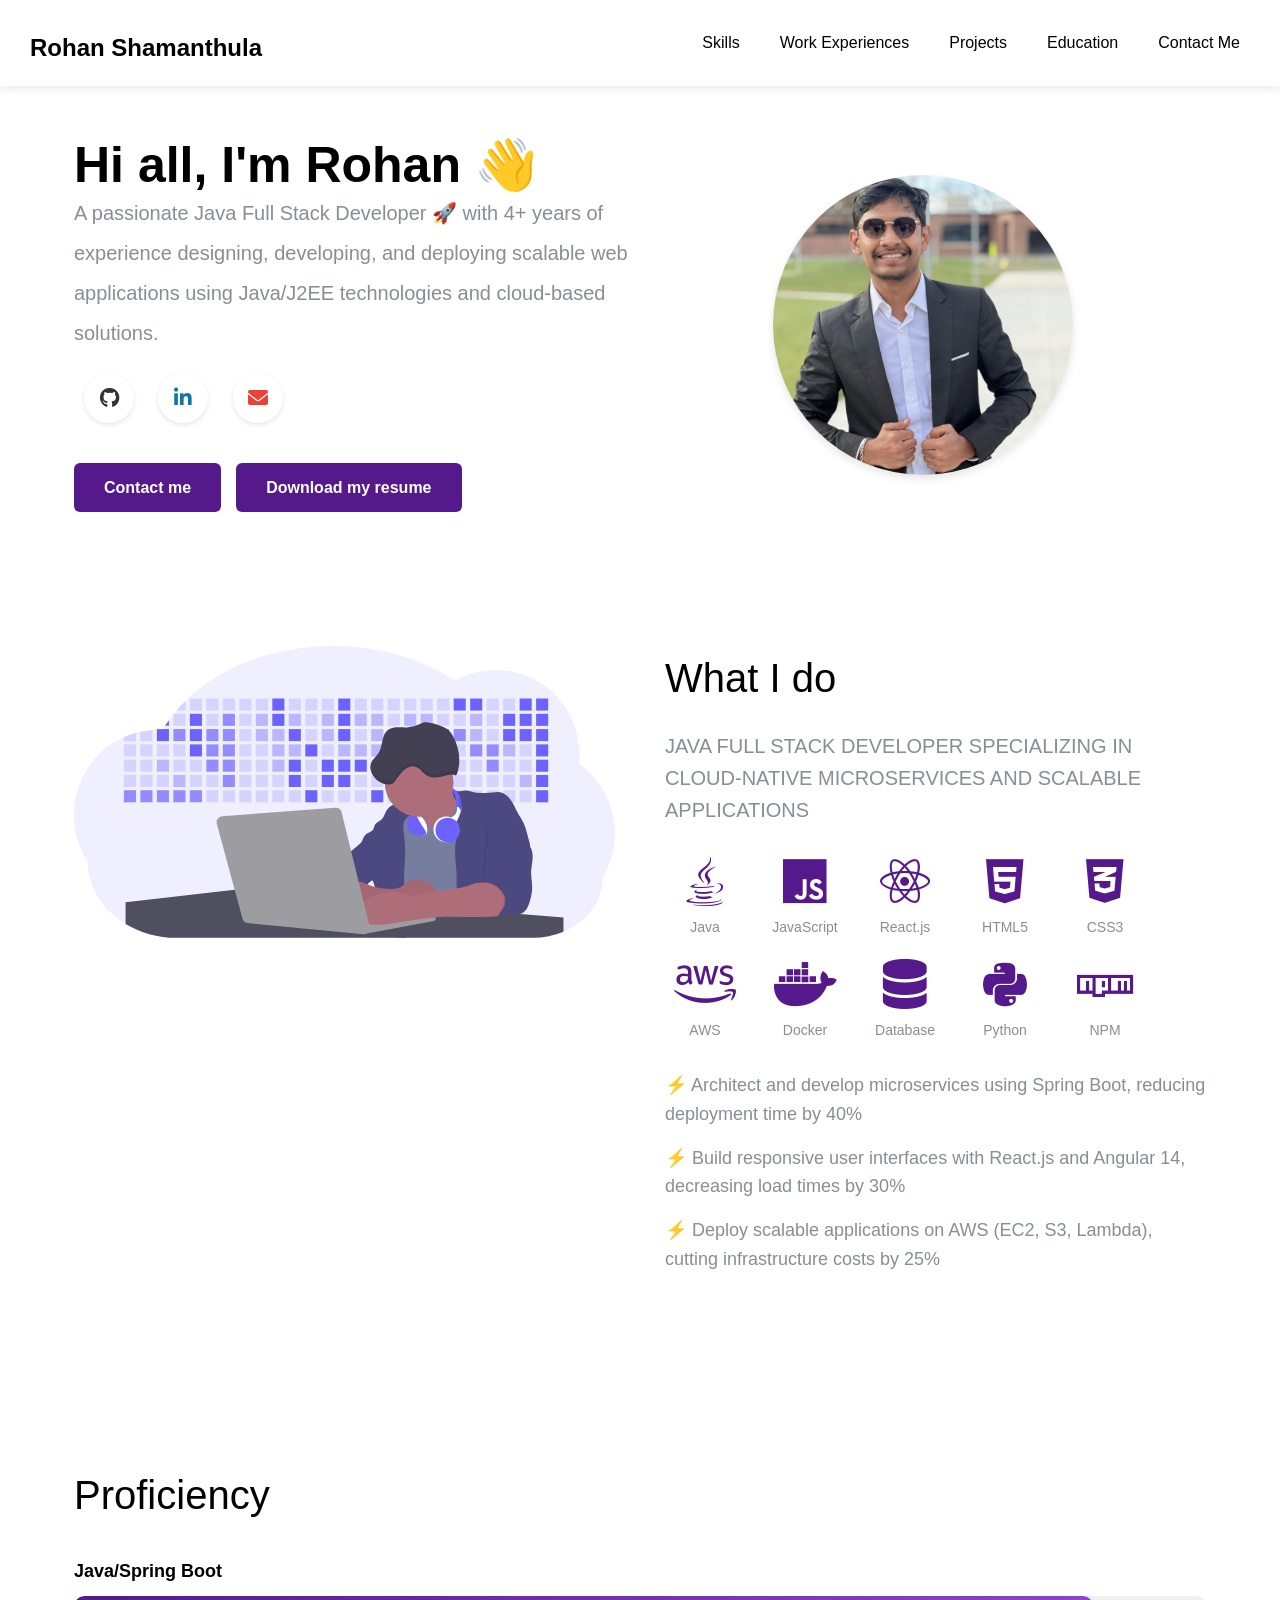
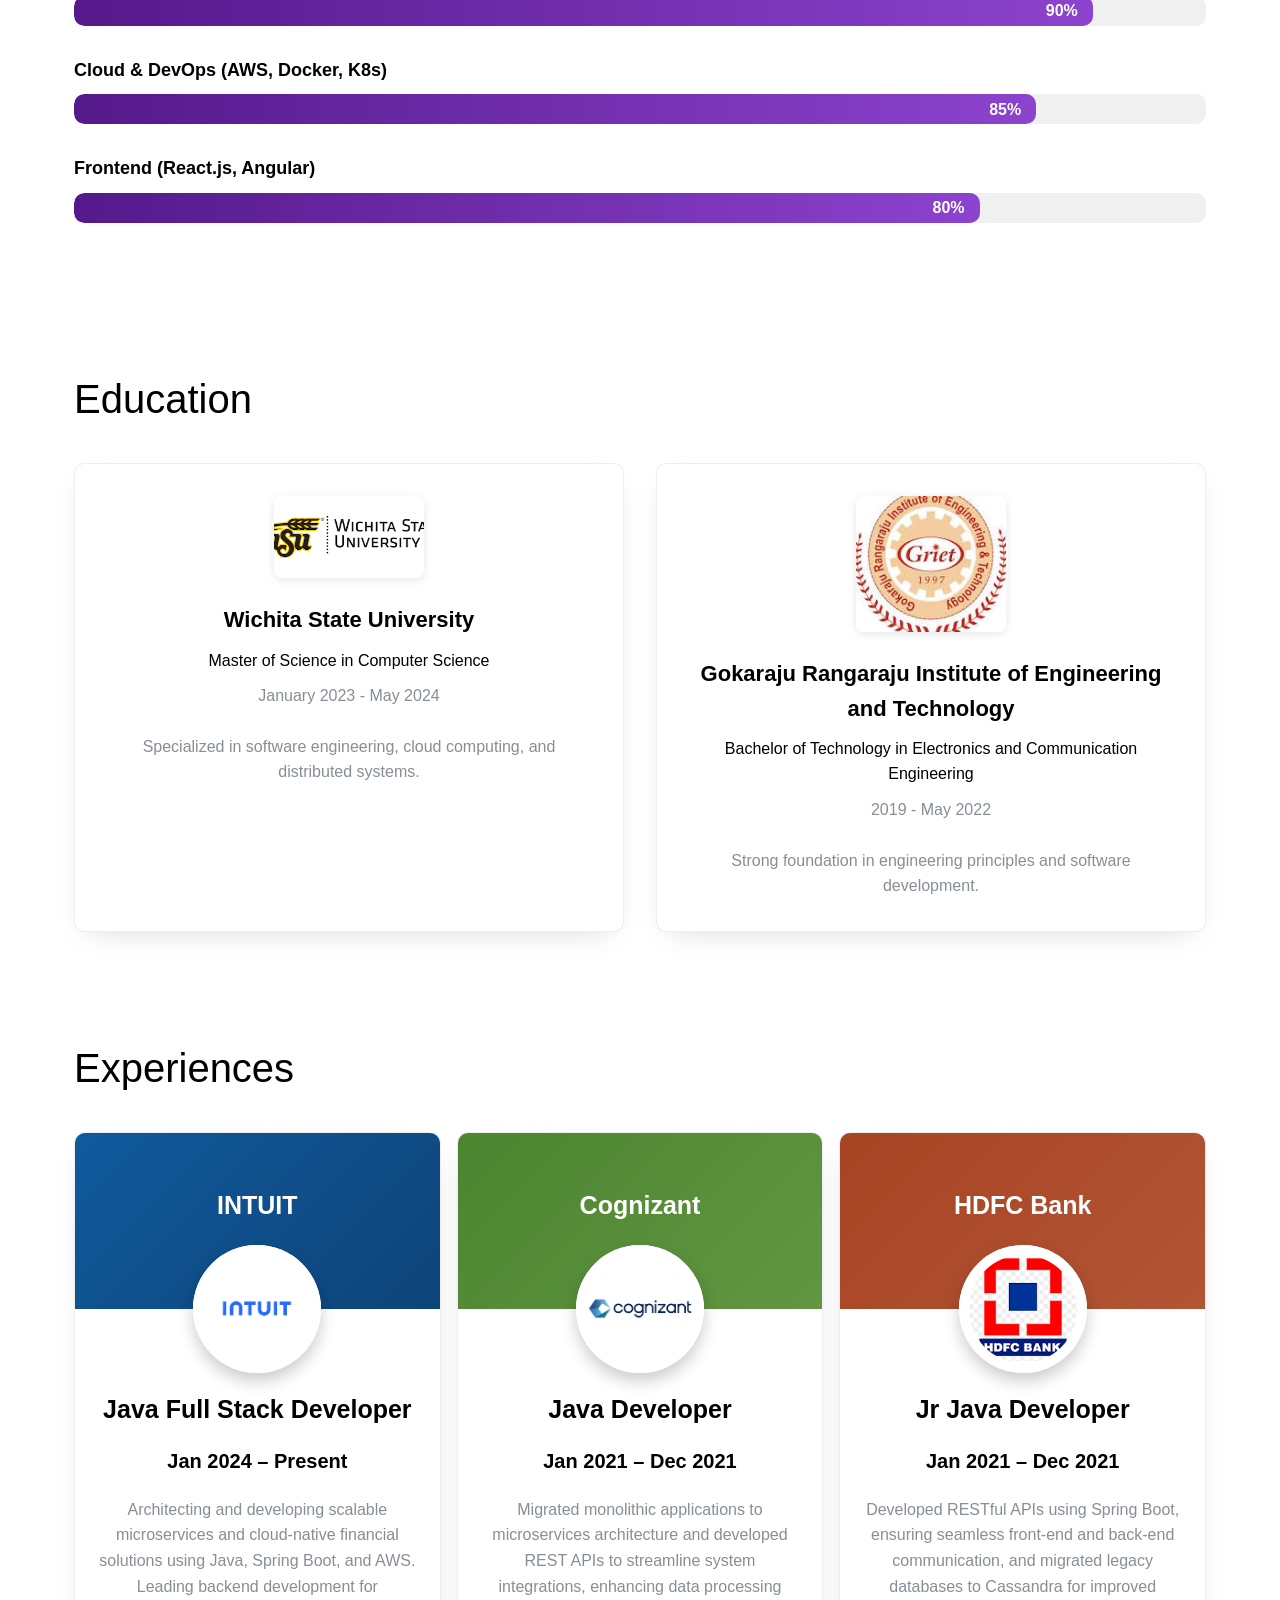
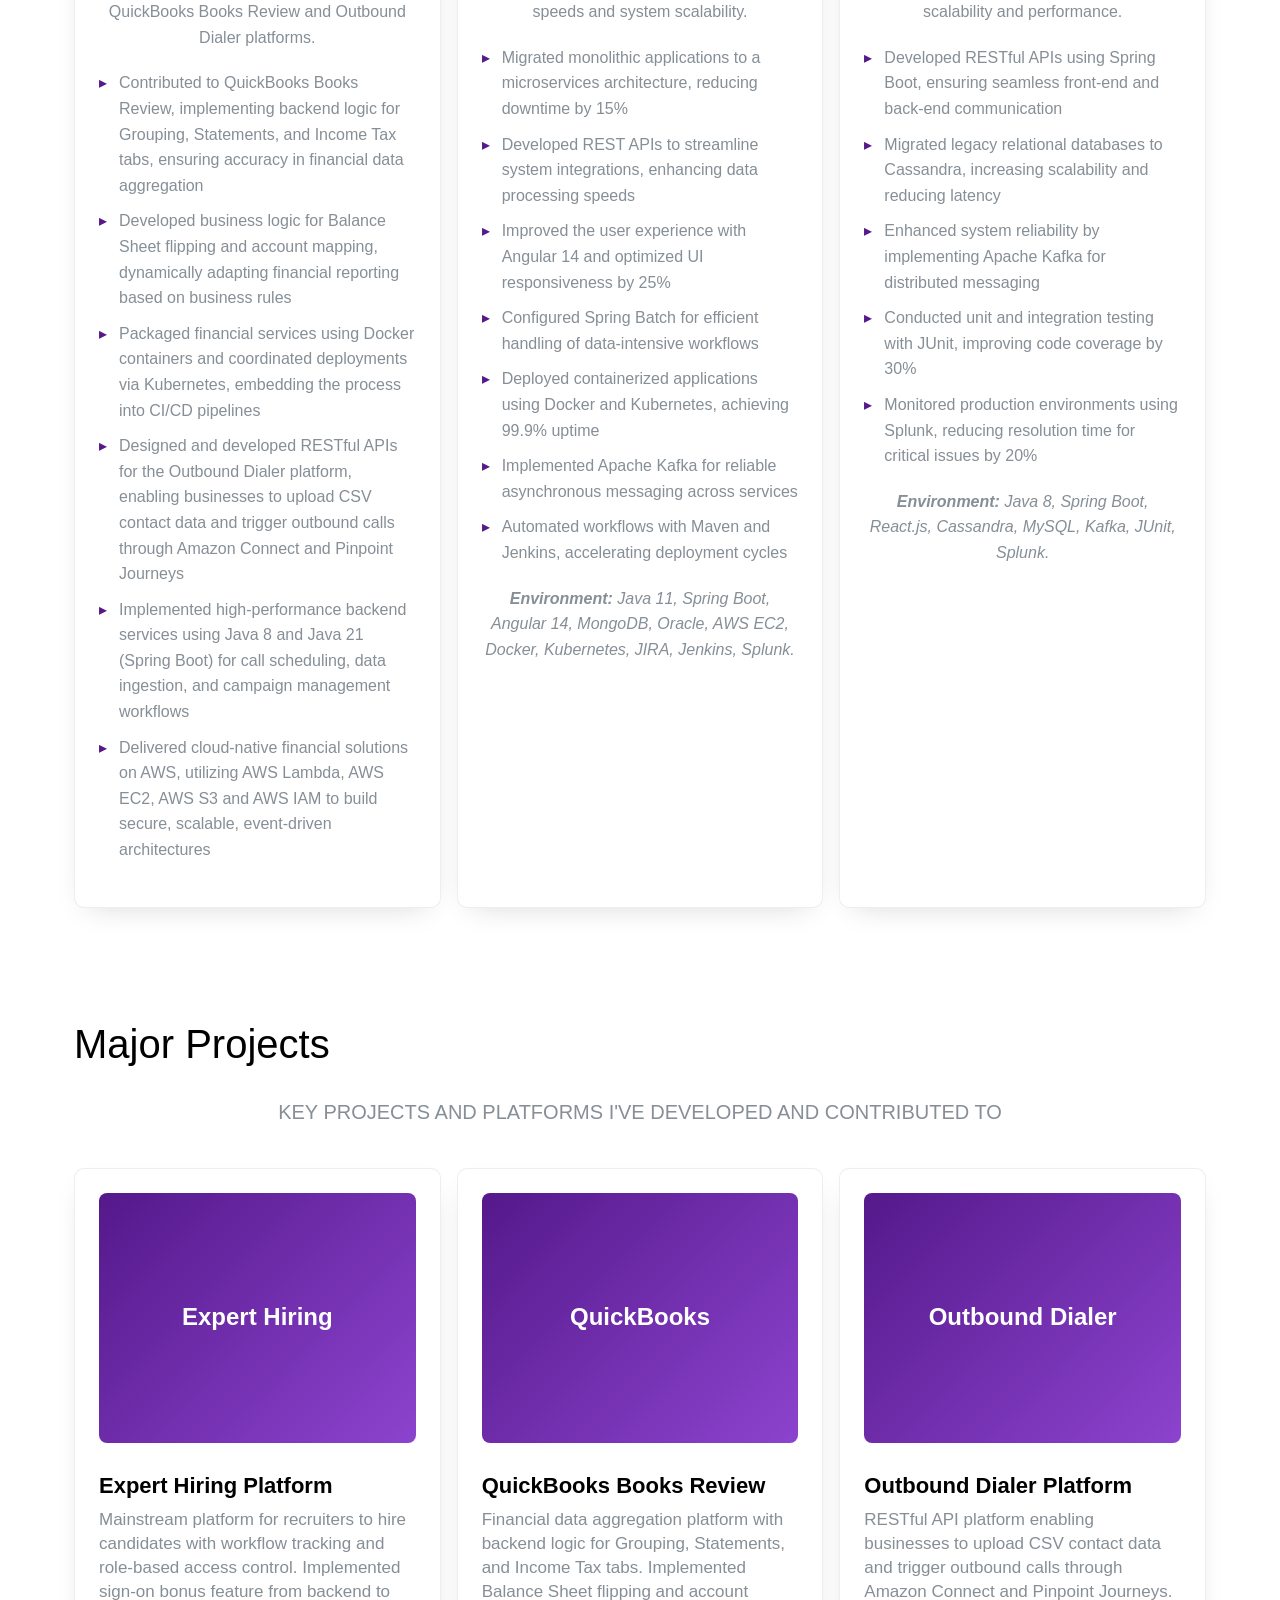
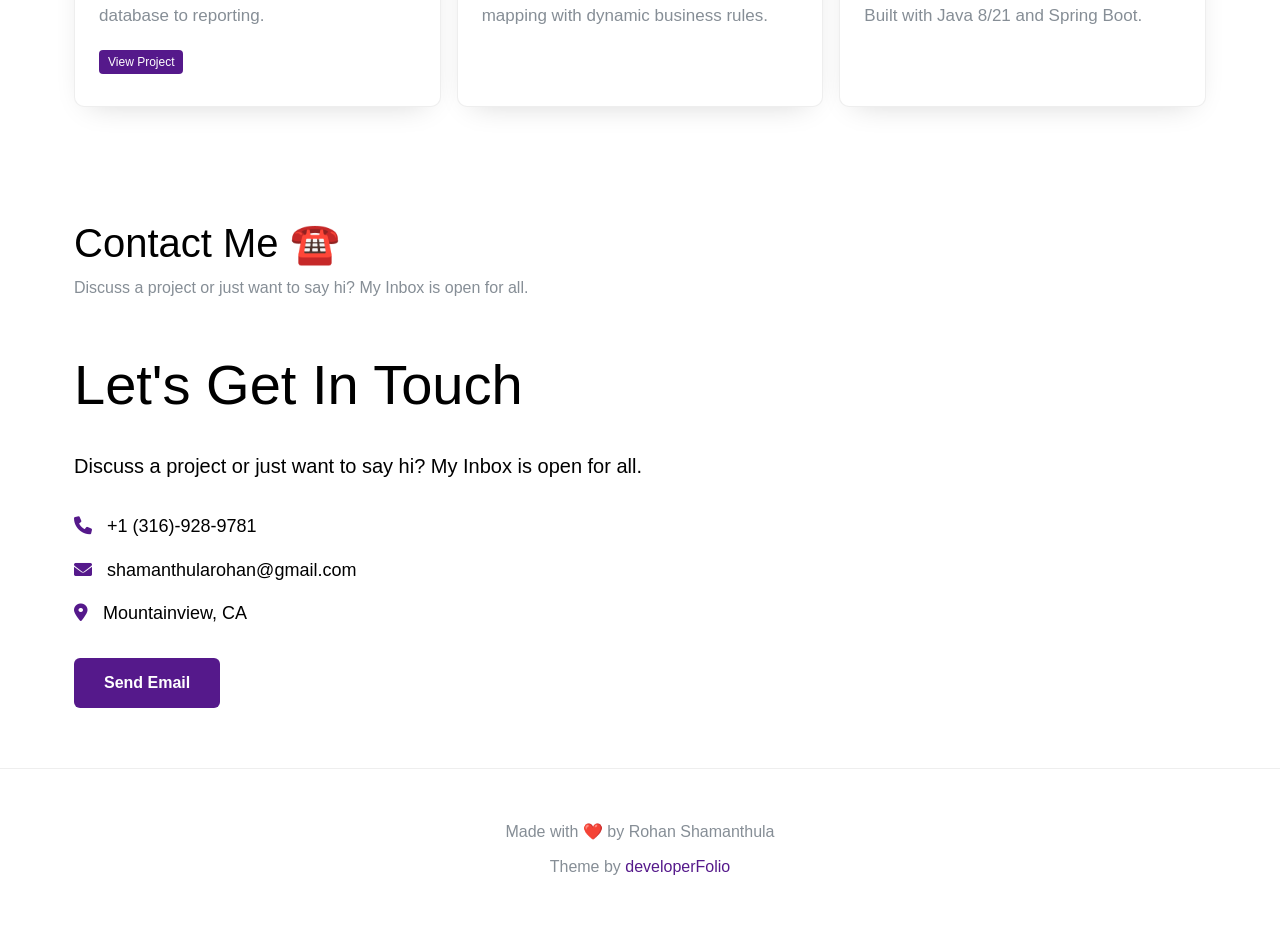
==== commit 1735024a: "Update experience details in index.html" ====
--- a/index.html
+++ b/index.html
@@ -36,7 +36,7 @@
                         Hi all, I'm Rohan <span class="wave-emoji">👋</span>
                     </h1>
                     <p class="greeting-text-p subTitle">
-                        A passionate Java Full Stack Developer 🚀 with 3+ years of experience designing, developing, and deploying scalable web applications using Java/J2EE technologies and cloud-based solutions.
+                        A passionate Java Full Stack Developer 🚀 with 4+ years of experience designing, developing, and deploying scalable web applications using Java/J2EE technologies and cloud-based solutions.
                     </p>
                     <div class="social-media-div">
                         <a href="https://github.com/Rohansmarty" target="_blank" class="icon-button github">
@@ -173,7 +173,7 @@
                 </div>
                 <div class="experience-text-details">
                     <h5 class="experience-text-role">Java Full Stack Developer</h5>
-                    <h5 class="experience-text-date">June 2024 – Present</h5>
+                    <h5 class="experience-text-date">Jan 2024 – Present</h5>
                     <p class="subTitle experience-text-desc">
                         Architecting and developing scalable microservices and cloud-native financial solutions using Java, Spring Boot, and AWS. Leading backend development for QuickBooks Books Review and Outbound Dialer platforms.
                     </p>
@@ -199,7 +199,7 @@
                 </div>
                 <div class="experience-text-details">
                     <h5 class="experience-text-role">Java Developer</h5>
-                    <h5 class="experience-text-date">June 2022 – October 2022</h5>
+                    <h5 class="experience-text-date">Jan 2021 – Dec 2021</h5>
                     <p class="subTitle experience-text-desc">
                         Migrated monolithic applications to microservices architecture and developed REST APIs to streamline system integrations, enhancing data processing speeds and system scalability.
                     </p>
@@ -229,7 +229,7 @@
                 </div>
                 <div class="experience-text-details">
                     <h5 class="experience-text-role">Jr Java Developer</h5>
-                    <h5 class="experience-text-date">May 2021 – June 2022</h5>
+                    <h5 class="experience-text-date">Jan 2021 – Dec 2021</h5>
                     <p class="subTitle experience-text-desc">
                         Developed RESTful APIs using Spring Boot, ensuring seamless front-end and back-end communication, and migrated legacy databases to Cassandra for improved scalability and performance.
                     </p>
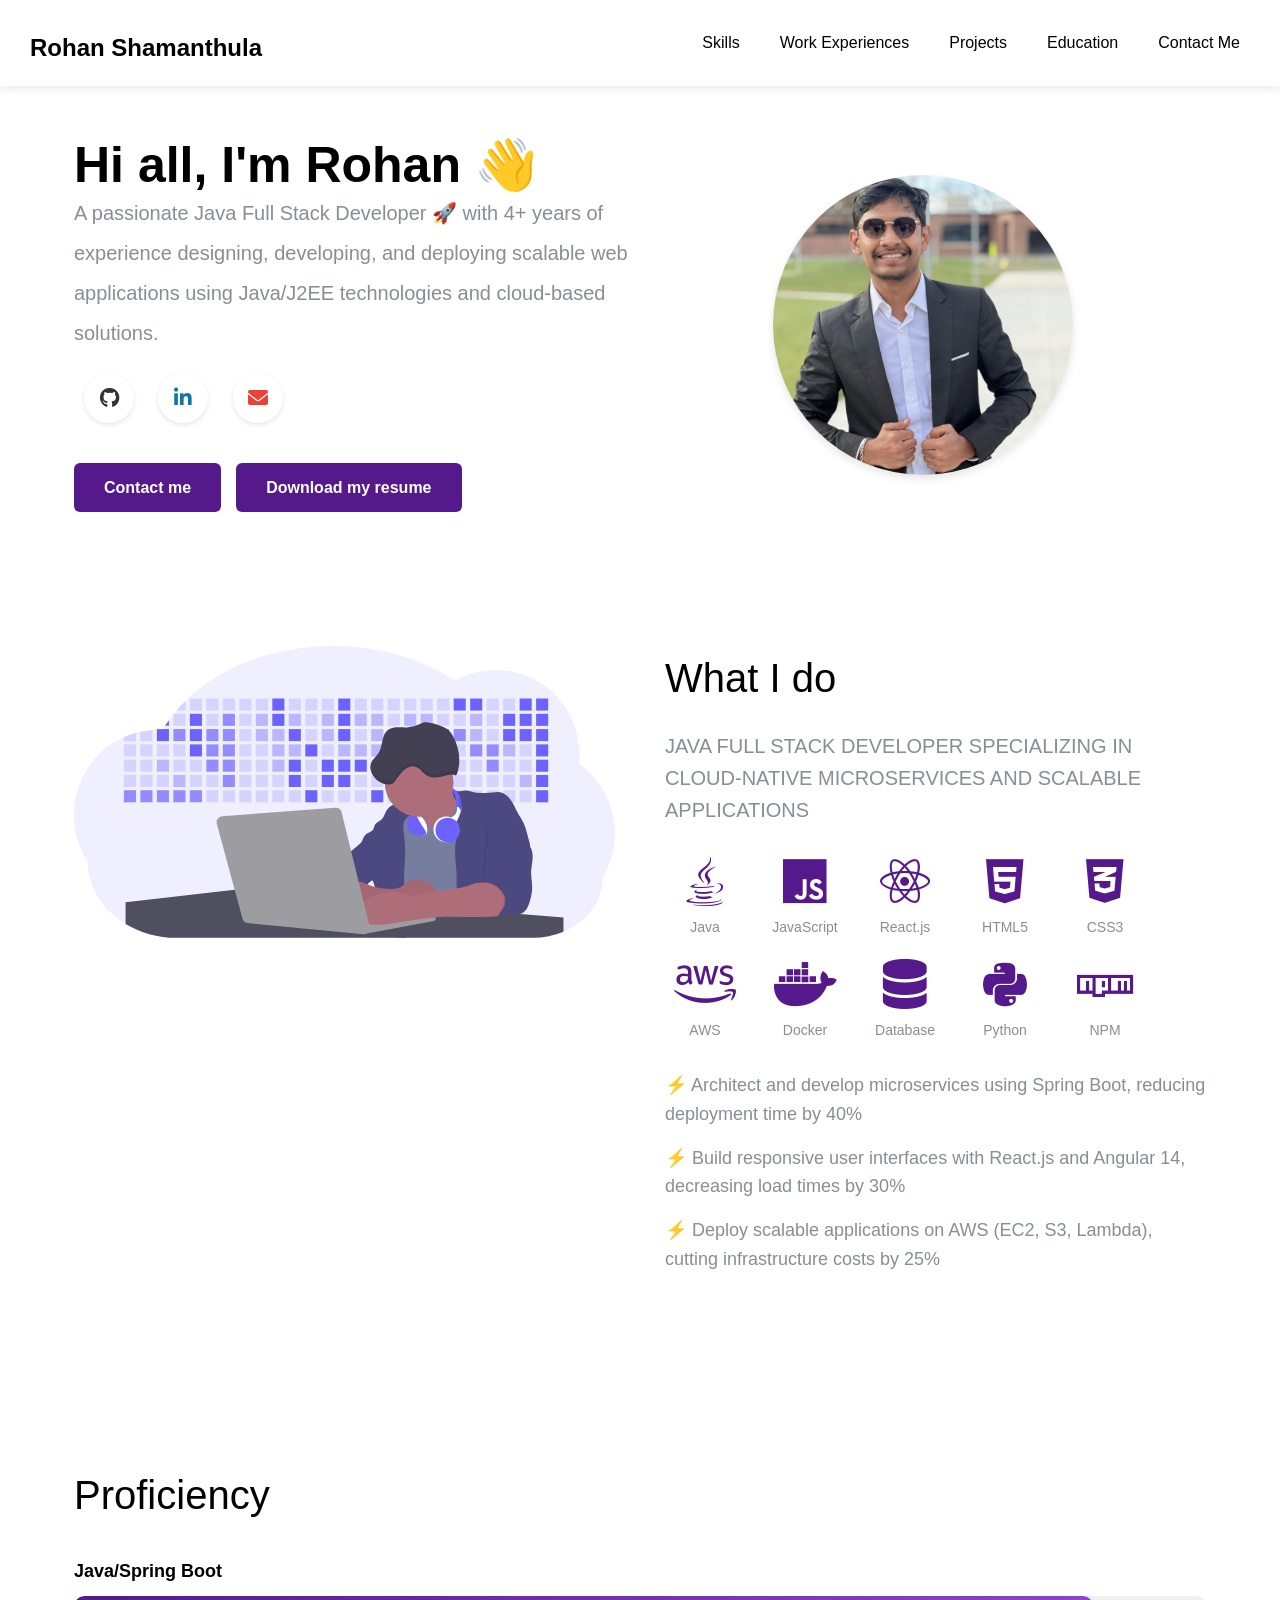
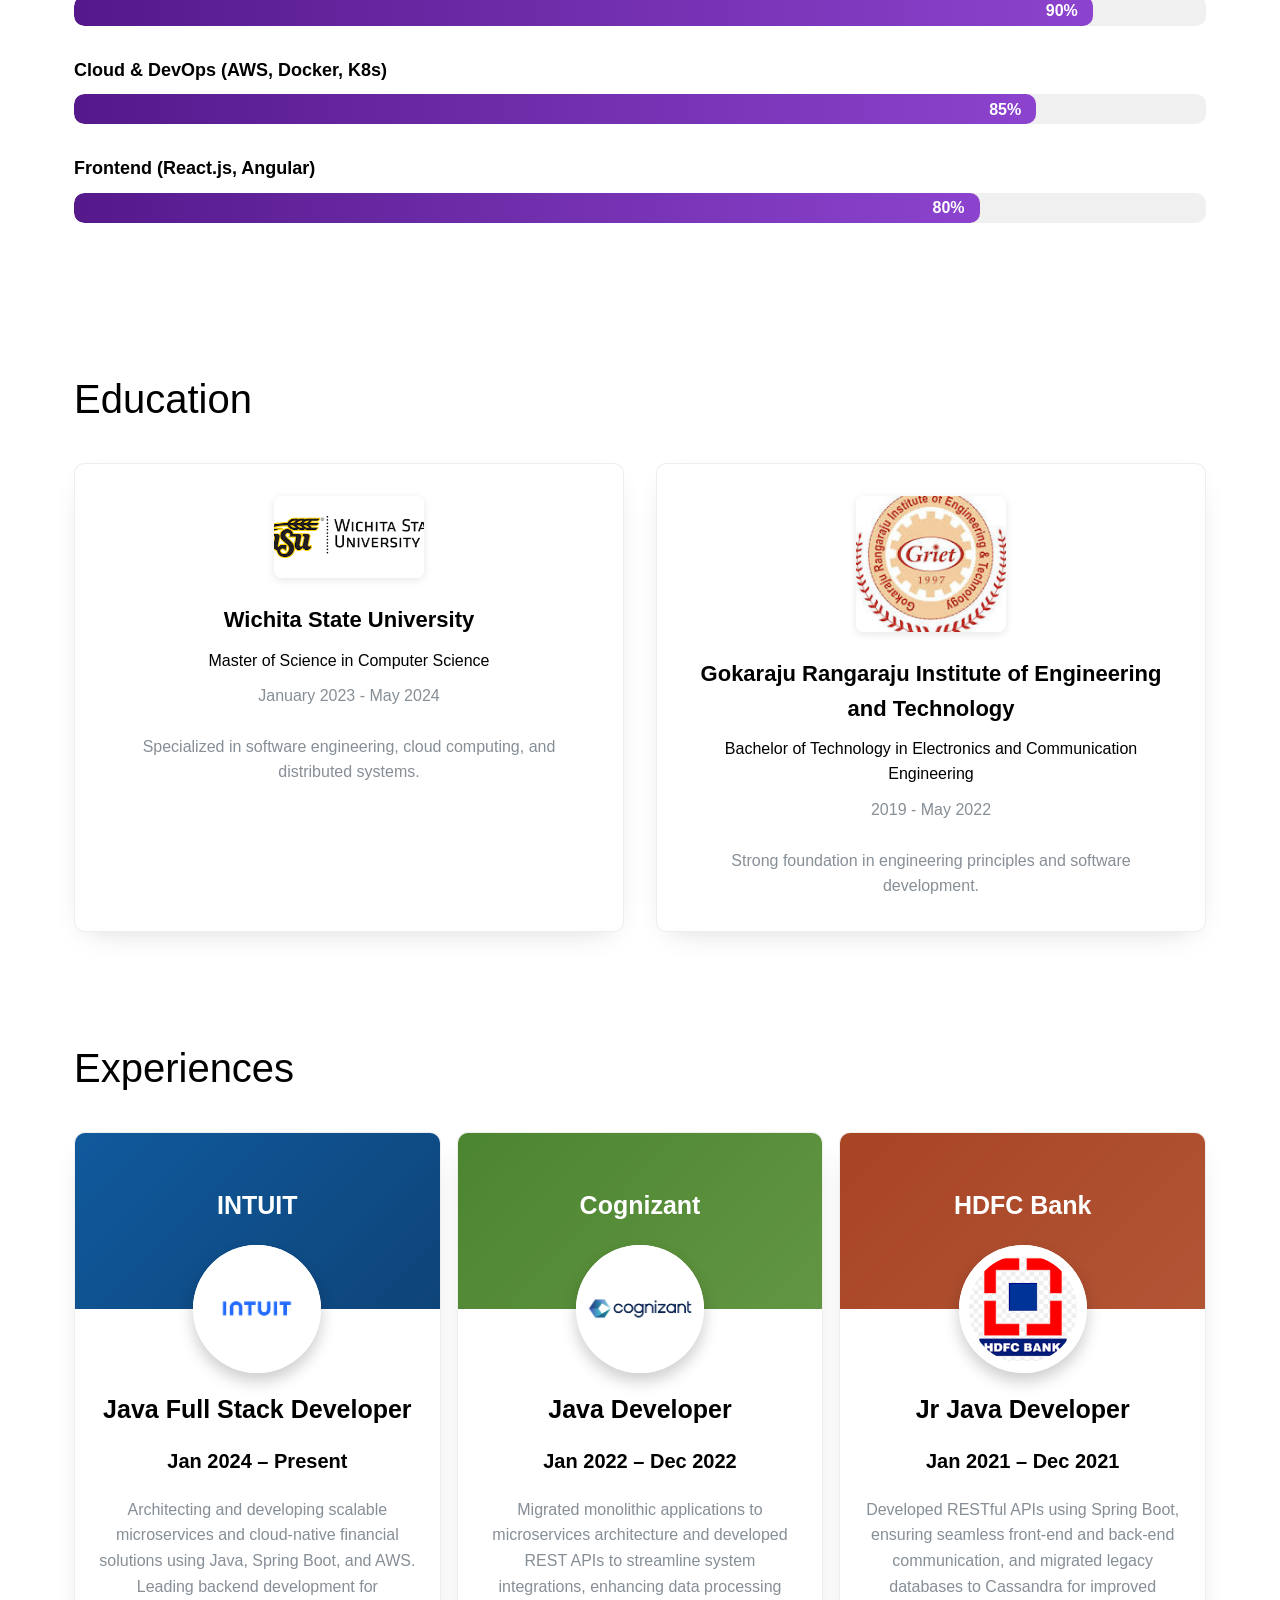
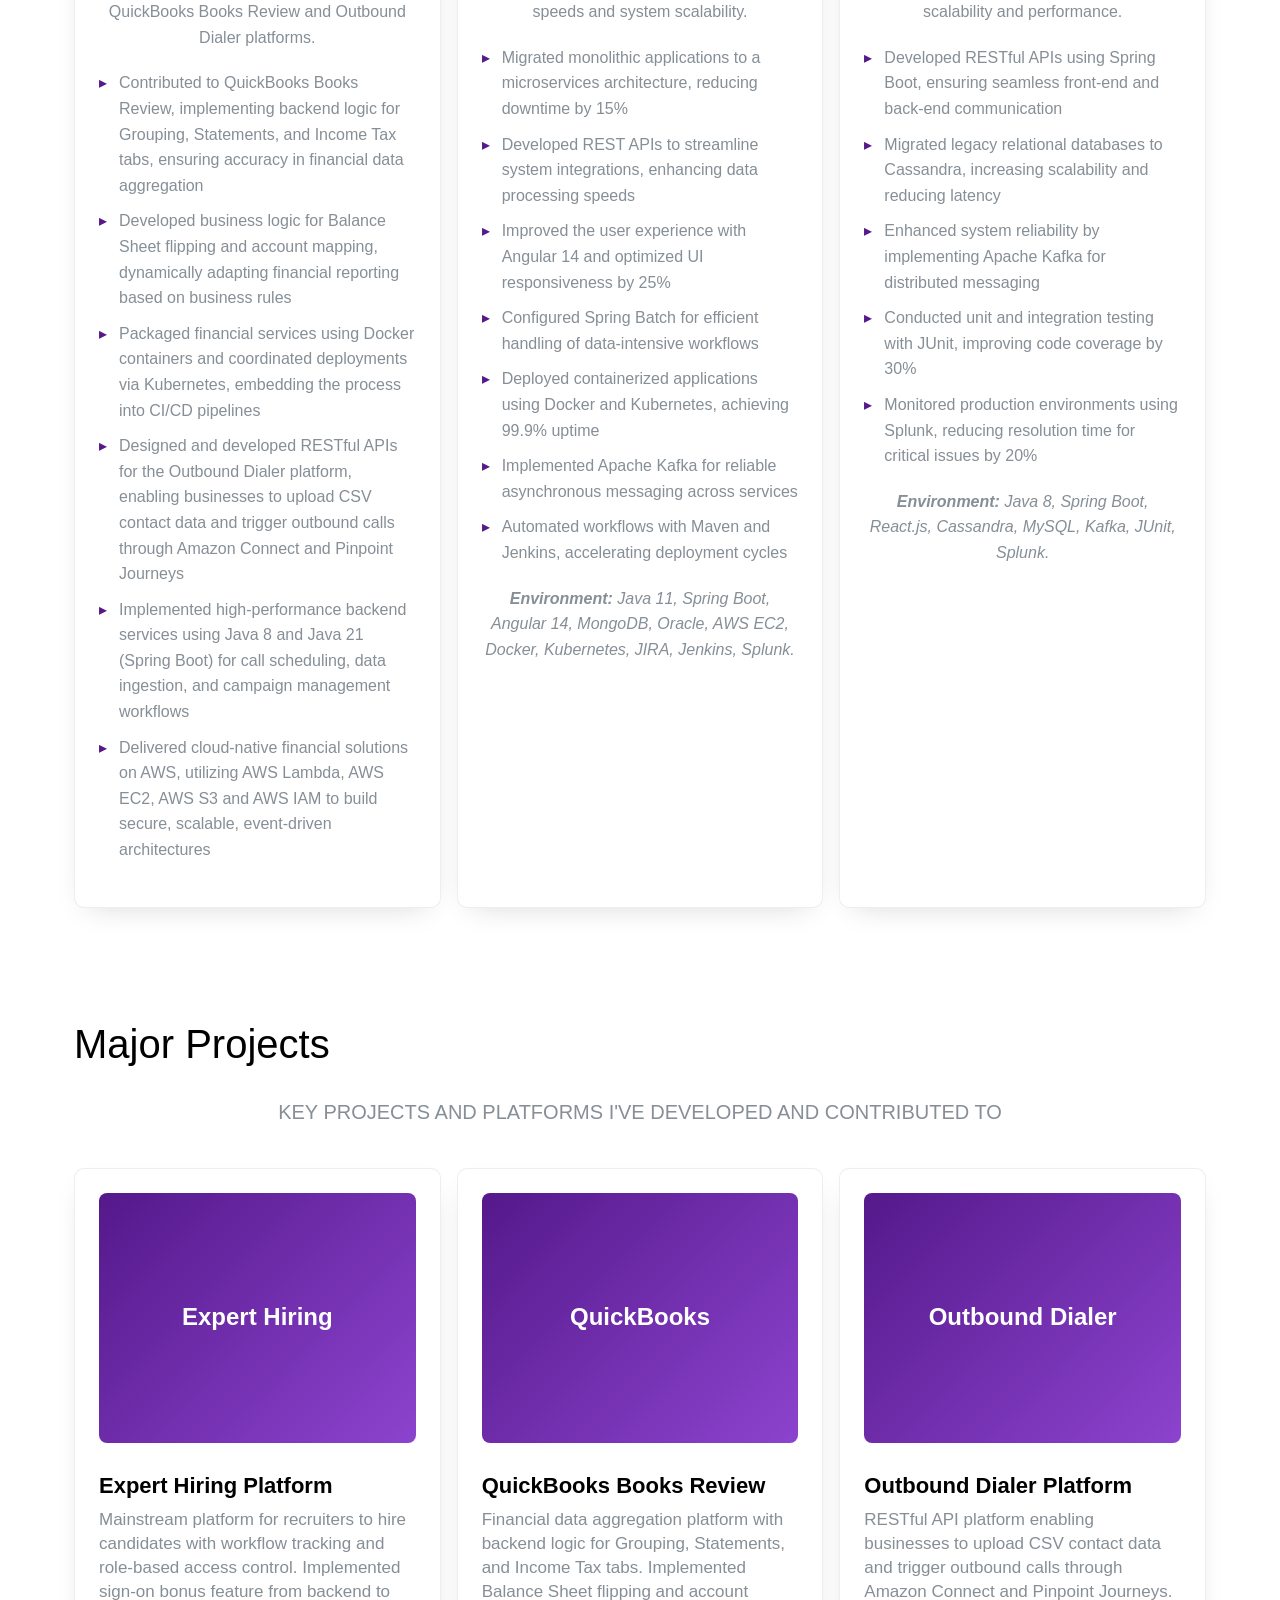
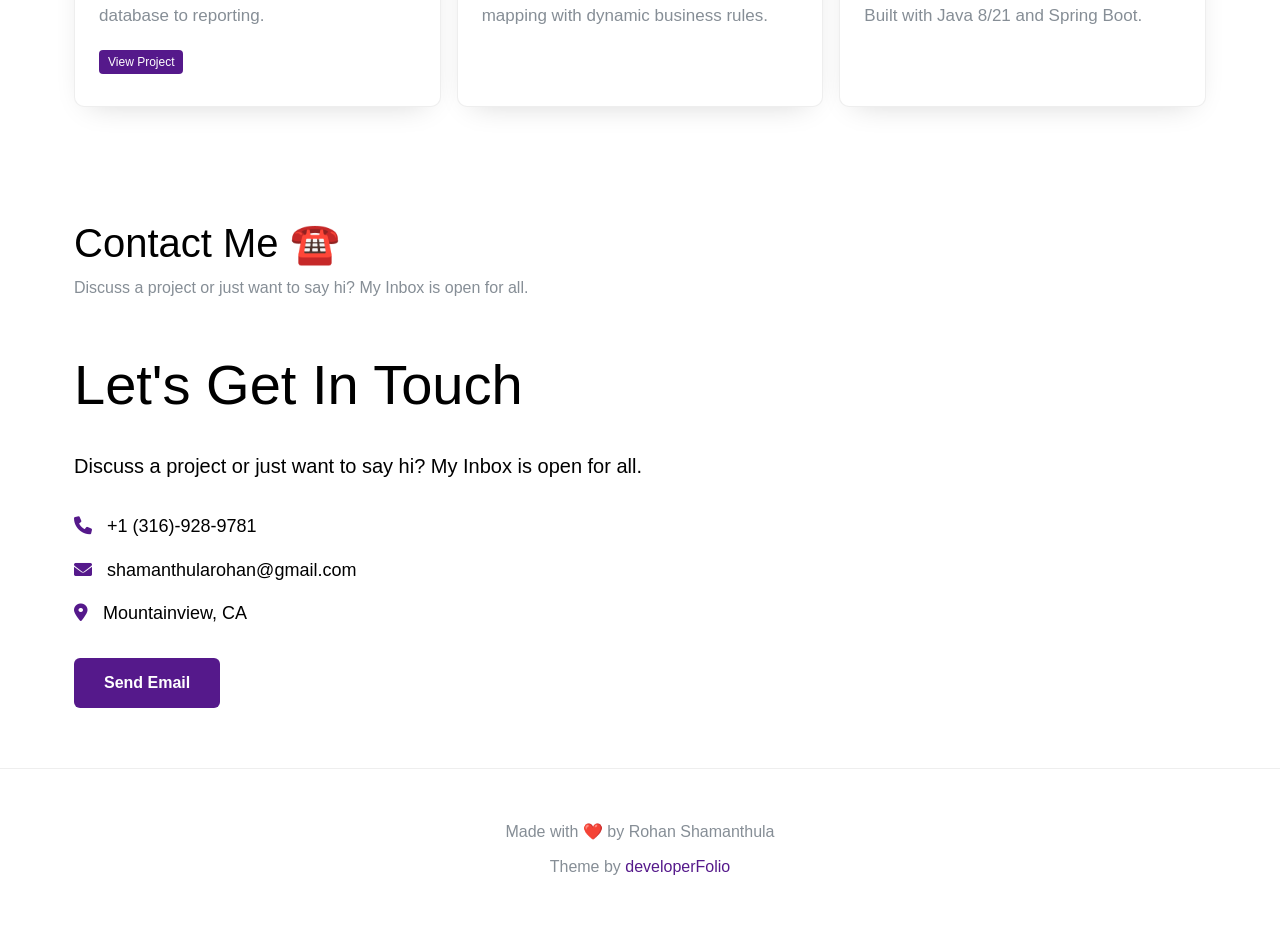
==== commit 5f0d3e50: "Update experience date for Java Developer role" ====
--- a/index.html
+++ b/index.html
@@ -199,7 +199,7 @@
                 </div>
                 <div class="experience-text-details">
                     <h5 class="experience-text-role">Java Developer</h5>
-                    <h5 class="experience-text-date">Jan 2021 – Dec 2021</h5>
+                    <h5 class="experience-text-date">Jan 2022 – Dec 2022</h5>
                     <p class="subTitle experience-text-desc">
                         Migrated monolithic applications to microservices architecture and developed REST APIs to streamline system integrations, enhancing data processing speeds and system scalability.
                     </p>
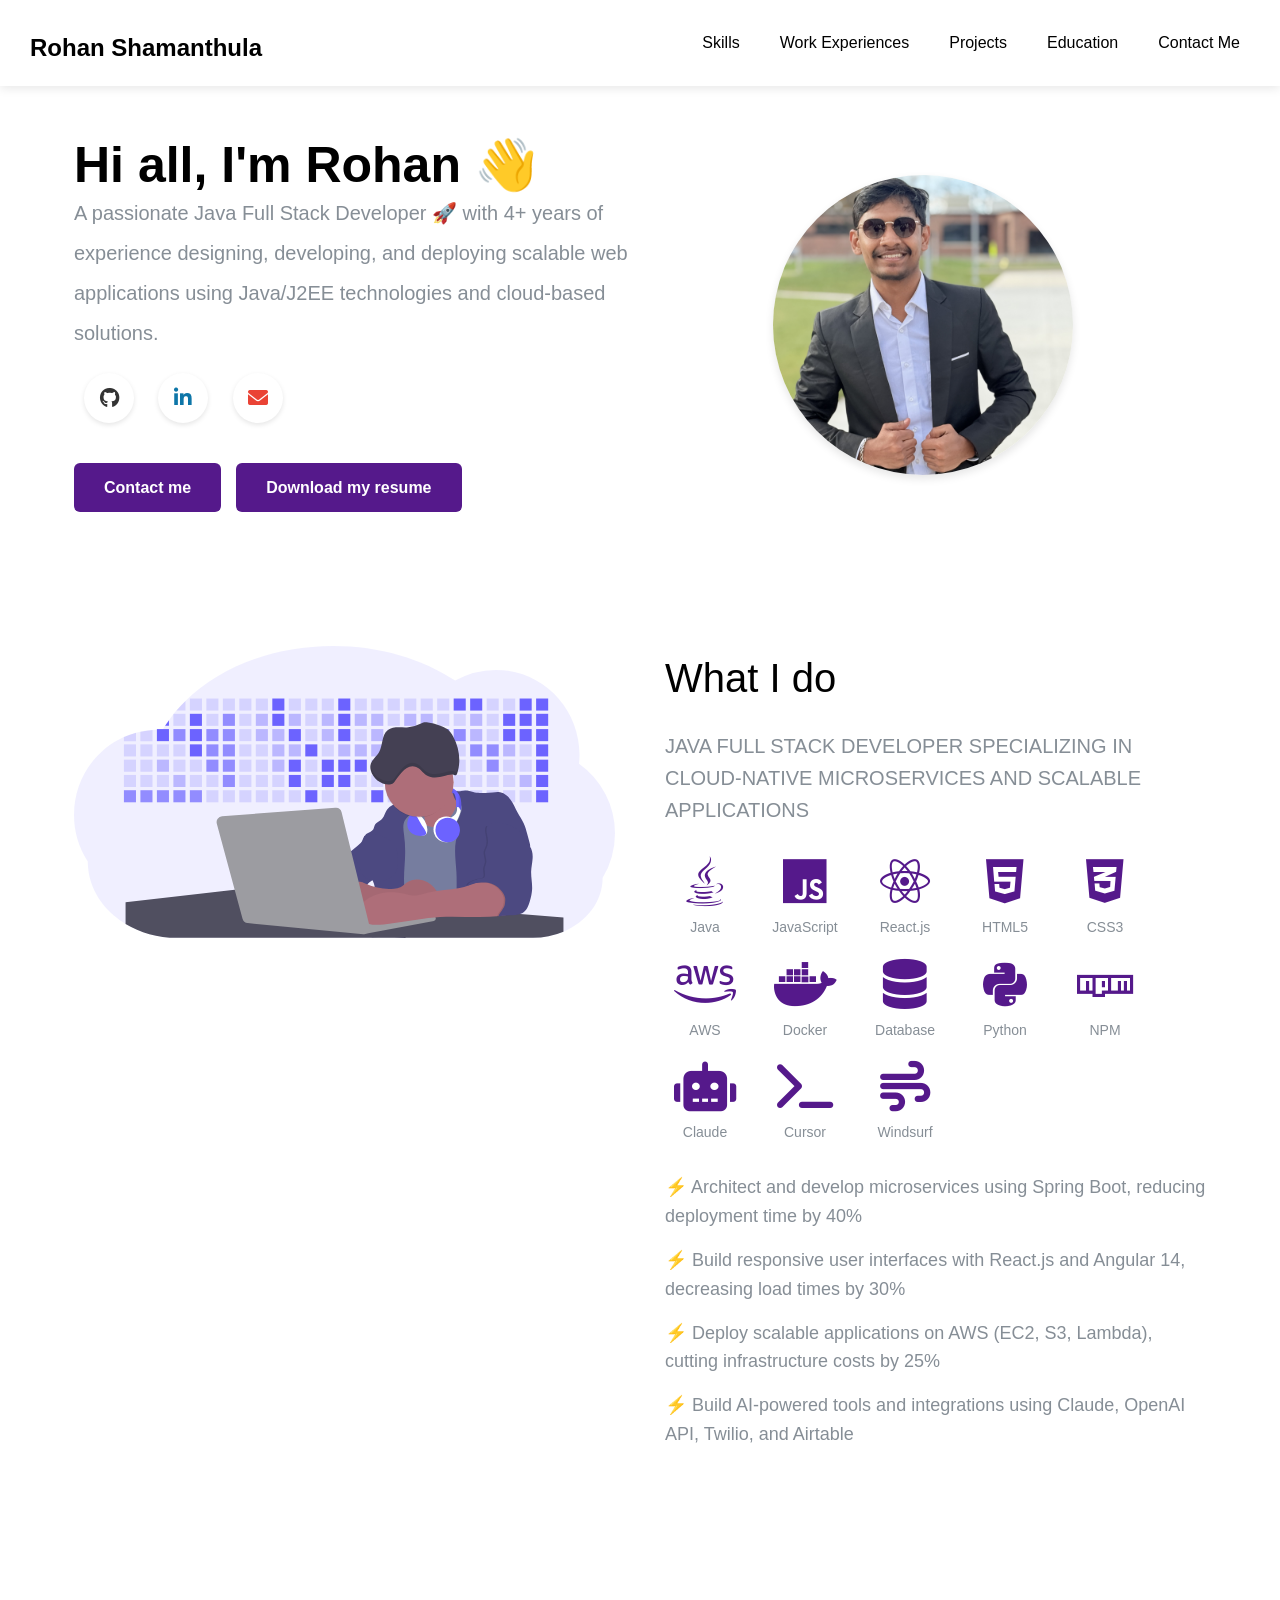
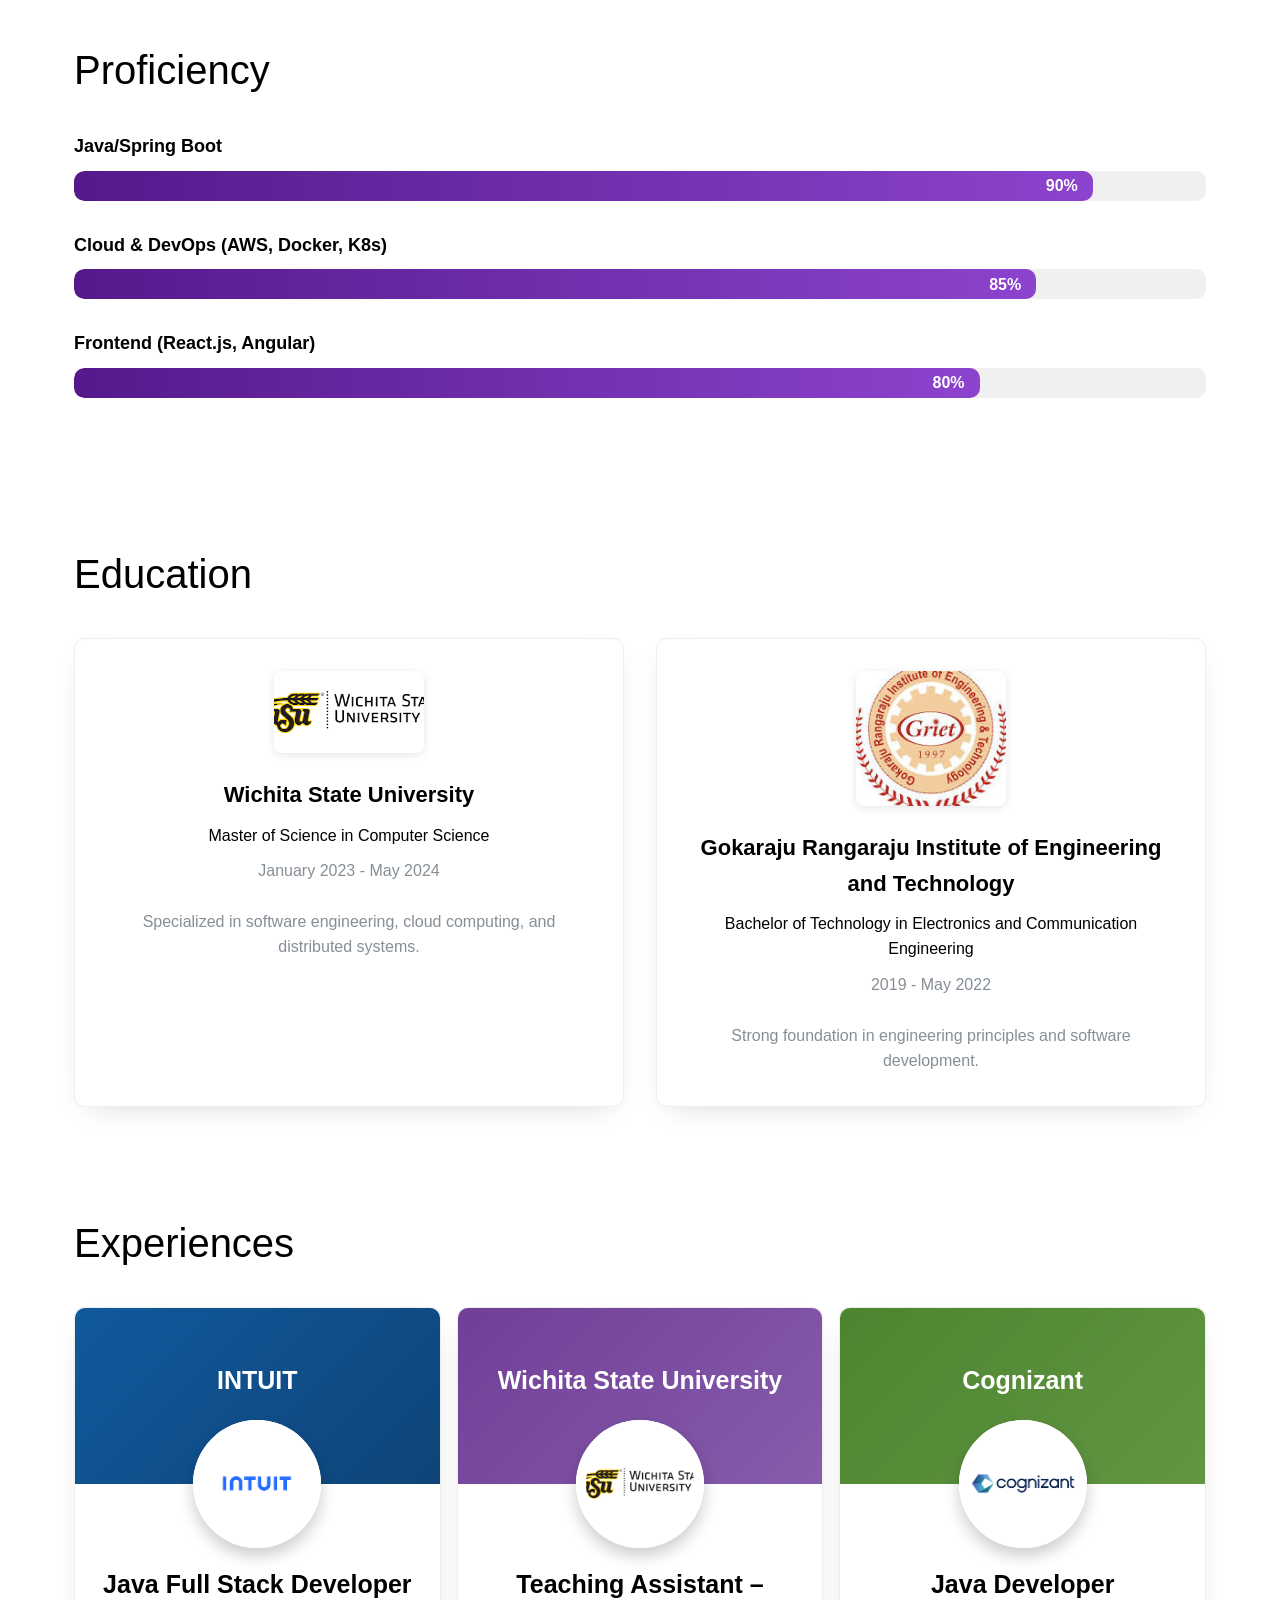
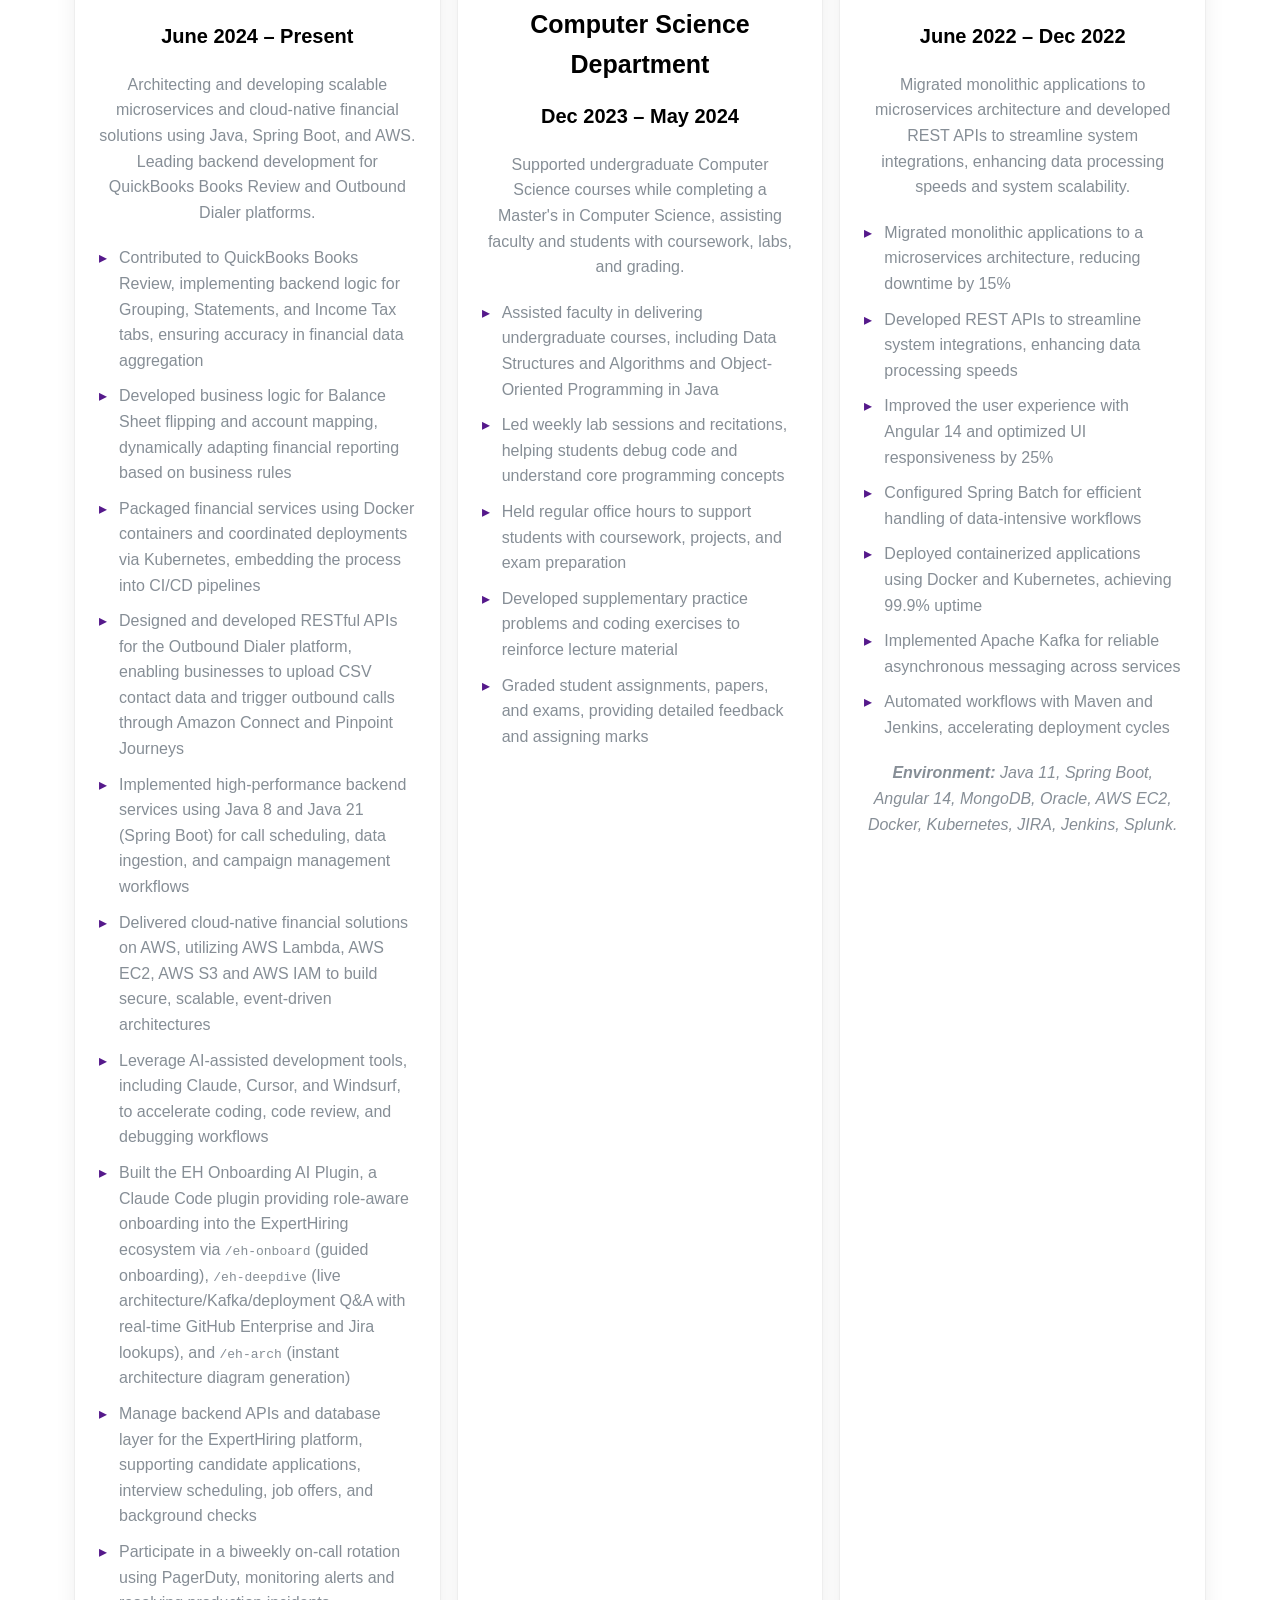
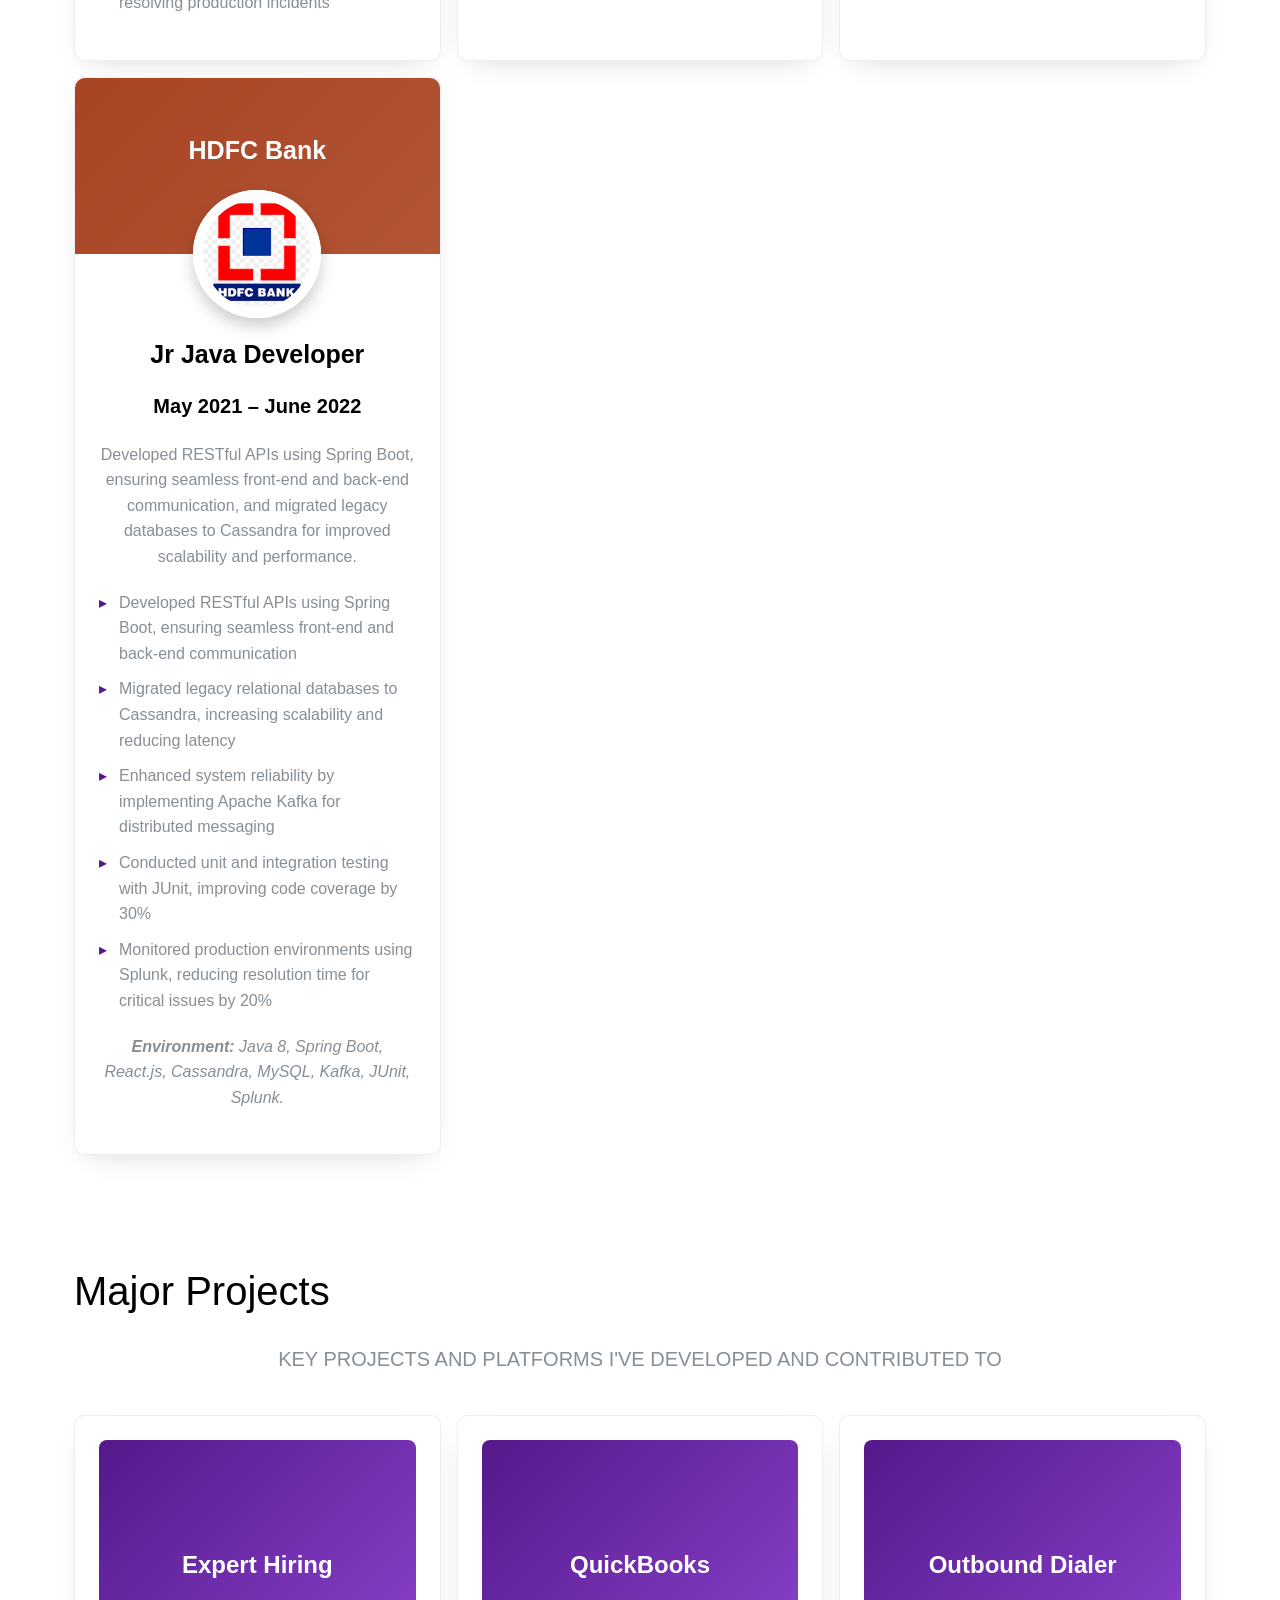
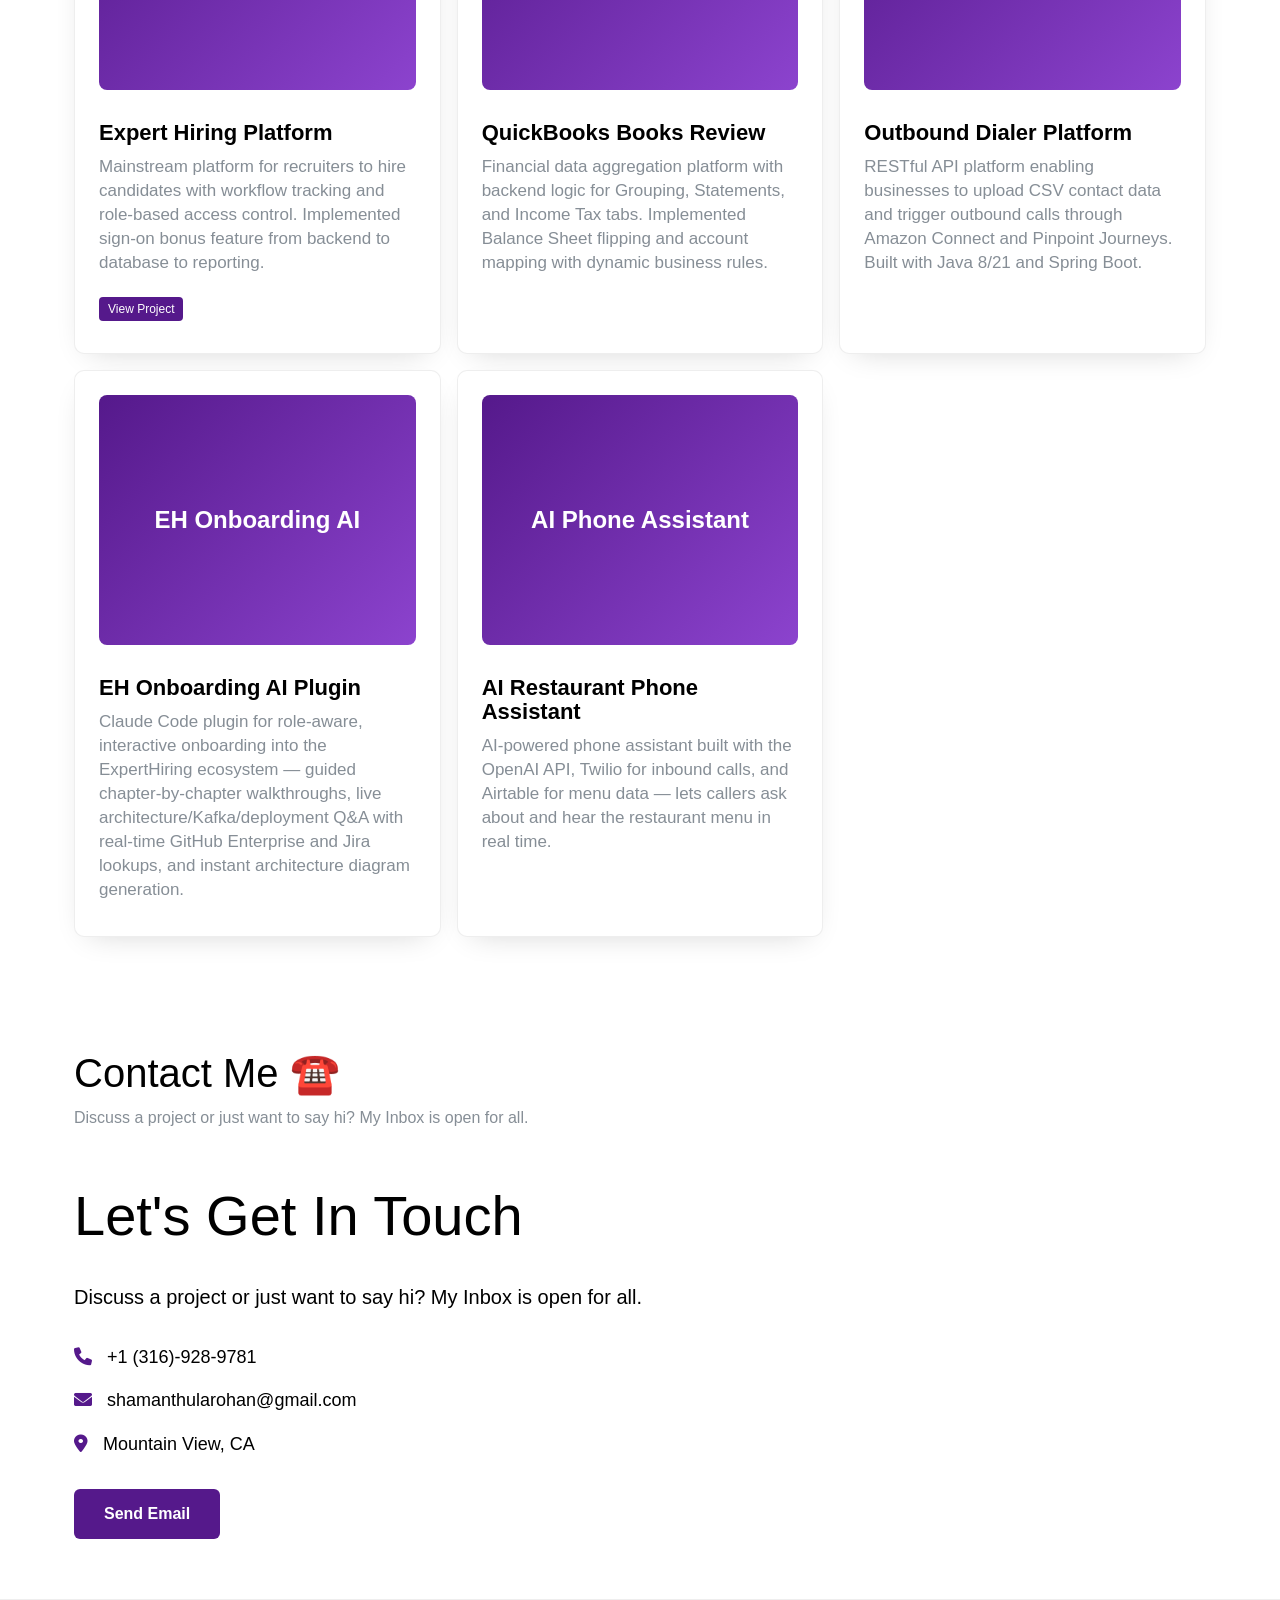
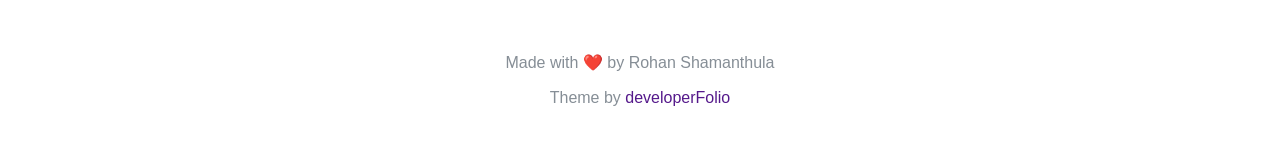
==== commit 73c679ee: "Sync portfolio with updated resume: dates, TA experience, AI tools, ExpertHiring AI plugin, restaura" ====
--- a/index.html
+++ b/index.html
@@ -84,6 +84,9 @@
                         <li class="software-skill-inline"><i class="fas fa-database"></i><p>Database</p></li>
                         <li class="software-skill-inline"><i class="fab fa-python"></i><p>Python</p></li>
                         <li class="software-skill-inline"><i class="fab fa-npm"></i><p>NPM</p></li>
+                        <li class="software-skill-inline"><i class="fas fa-robot"></i><p>Claude</p></li>
+                        <li class="software-skill-inline"><i class="fas fa-terminal"></i><p>Cursor</p></li>
+                        <li class="software-skill-inline"><i class="fas fa-wind"></i><p>Windsurf</p></li>
                     </ul>
                 </div>
                 <div>
@@ -95,6 +98,9 @@
                     </p>
                     <p class="subTitle skills-text">
                         ⚡ Deploy scalable applications on AWS (EC2, S3, Lambda), cutting infrastructure costs by 25%
+                    </p>
+                    <p class="subTitle skills-text">
+                        ⚡ Build AI-powered tools and integrations using Claude, OpenAI API, Twilio, and Airtable
                     </p>
                 </div>
             </div>
@@ -173,7 +179,7 @@
                 </div>
                 <div class="experience-text-details">
                     <h5 class="experience-text-role">Java Full Stack Developer</h5>
-                    <h5 class="experience-text-date">Jan 2024 – Present</h5>
+                    <h5 class="experience-text-date">June 2024 – Present</h5>
                     <p class="subTitle experience-text-desc">
                         Architecting and developing scalable microservices and cloud-native financial solutions using Java, Spring Boot, and AWS. Leading backend development for QuickBooks Books Review and Outbound Dialer platforms.
                     </p>
@@ -184,6 +190,35 @@
                         <li class="subTitle">Designed and developed RESTful APIs for the Outbound Dialer platform, enabling businesses to upload CSV contact data and trigger outbound calls through Amazon Connect and Pinpoint Journeys</li>
                         <li class="subTitle">Implemented high-performance backend services using Java 8 and Java 21 (Spring Boot) for call scheduling, data ingestion, and campaign management workflows</li>
                         <li class="subTitle">Delivered cloud-native financial solutions on AWS, utilizing AWS Lambda, AWS EC2, AWS S3 and AWS IAM to build secure, scalable, event-driven architectures</li>
+                        <li class="subTitle">Leverage AI-assisted development tools, including Claude, Cursor, and Windsurf, to accelerate coding, code review, and debugging workflows</li>
+                        <li class="subTitle">Built the EH Onboarding AI Plugin, a Claude Code plugin providing role-aware onboarding into the ExpertHiring ecosystem via <code>/eh-onboard</code> (guided onboarding), <code>/eh-deepdive</code> (live architecture/Kafka/deployment Q&A with real-time GitHub Enterprise and Jira lookups), and <code>/eh-arch</code> (instant architecture diagram generation)</li>
+                        <li class="subTitle">Manage backend APIs and database layer for the ExpertHiring platform, supporting candidate applications, interview scheduling, job offers, and background checks</li>
+                        <li class="subTitle">Participate in a biweekly on-call rotation using PagerDuty, monitoring alerts and resolving production incidents</li>
+                    </ul>
+                </div>
+            </div>
+            <div class="experience-card">
+                <div class="experience-banner" style="background: linear-gradient(135deg, #a259d9 0%, #c084f5 100%);">
+                    <div class="experience-blurred-div"></div>
+                    <div class="experience-div-company">
+                        <h5 class="experience-text-company">Wichita State University</h5>
+                    </div>
+                    <div class="experience-roundedimg">
+                        <img src="assets/WichitaStateUniversity.png" alt="Wichita State University" class="company-logo-img">
+                    </div>
+                </div>
+                <div class="experience-text-details">
+                    <h5 class="experience-text-role">Teaching Assistant – Computer Science Department</h5>
+                    <h5 class="experience-text-date">Dec 2023 – May 2024</h5>
+                    <p class="subTitle experience-text-desc">
+                        Supported undergraduate Computer Science courses while completing a Master's in Computer Science, assisting faculty and students with coursework, labs, and grading.
+                    </p>
+                    <ul>
+                        <li class="subTitle">Assisted faculty in delivering undergraduate courses, including Data Structures and Algorithms and Object-Oriented Programming in Java</li>
+                        <li class="subTitle">Led weekly lab sessions and recitations, helping students debug code and understand core programming concepts</li>
+                        <li class="subTitle">Held regular office hours to support students with coursework, projects, and exam preparation</li>
+                        <li class="subTitle">Developed supplementary practice problems and coding exercises to reinforce lecture material</li>
+                        <li class="subTitle">Graded student assignments, papers, and exams, providing detailed feedback and assigning marks</li>
                     </ul>
                 </div>
             </div>
@@ -199,7 +234,7 @@
                 </div>
                 <div class="experience-text-details">
                     <h5 class="experience-text-role">Java Developer</h5>
-                    <h5 class="experience-text-date">Jan 2022 – Dec 2022</h5>
+                    <h5 class="experience-text-date">June 2022 – Dec 2022</h5>
                     <p class="subTitle experience-text-desc">
                         Migrated monolithic applications to microservices architecture and developed REST APIs to streamline system integrations, enhancing data processing speeds and system scalability.
                     </p>
@@ -229,7 +264,7 @@
                 </div>
                 <div class="experience-text-details">
                     <h5 class="experience-text-role">Jr Java Developer</h5>
-                    <h5 class="experience-text-date">Jan 2021 – Dec 2021</h5>
+                    <h5 class="experience-text-date">May 2021 – June 2022</h5>
                     <p class="subTitle experience-text-desc">
                         Developed RESTful APIs using Spring Boot, ensuring seamless front-end and back-end communication, and migrated legacy databases to Cassandra for improved scalability and performance.
                     </p>
@@ -281,6 +316,24 @@
                 <div class="project-detail">
                     <h5 class="card-title">Outbound Dialer Platform</h5>
                     <p class="card-subtitle">RESTful API platform enabling businesses to upload CSV contact data and trigger outbound calls through Amazon Connect and Pinpoint Journeys. Built with Java 8/21 and Spring Boot.</p>
+                </div>
+            </div>
+            <div class="project-card project-card-light">
+                <div class="project-image">
+                    <div class="project-image-placeholder">EH Onboarding AI</div>
+                </div>
+                <div class="project-detail">
+                    <h5 class="card-title">EH Onboarding AI Plugin</h5>
+                    <p class="card-subtitle">Claude Code plugin for role-aware, interactive onboarding into the ExpertHiring ecosystem — guided chapter-by-chapter walkthroughs, live architecture/Kafka/deployment Q&A with real-time GitHub Enterprise and Jira lookups, and instant architecture diagram generation.</p>
+                </div>
+            </div>
+            <div class="project-card project-card-light">
+                <div class="project-image">
+                    <div class="project-image-placeholder">AI Phone Assistant</div>
+                </div>
+                <div class="project-detail">
+                    <h5 class="card-title">AI Restaurant Phone Assistant</h5>
+                    <p class="card-subtitle">AI-powered phone assistant built with the OpenAI API, Twilio for inbound calls, and Airtable for menu data — lets callers ask about and hear the restaurant menu in real time.</p>
                 </div>
             </div>
         </div>
@@ -299,7 +352,7 @@
                 <div class="contact-details">
                     <p><i class="fas fa-phone"></i> +1 (316)-928-9781</p>
                     <p><i class="fas fa-envelope"></i> shamanthularohan@gmail.com</p>
-                    <p><i class="fas fa-map-marker-alt"></i> Mountainview, CA</p>
+                    <p><i class="fas fa-map-marker-alt"></i> Mountain View, CA</p>
                 </div>
                 <div class="button-contact-div">
                     <a href="mailto:shamanthularohan@gmail.com" class="button button-contact">Send Email</a>
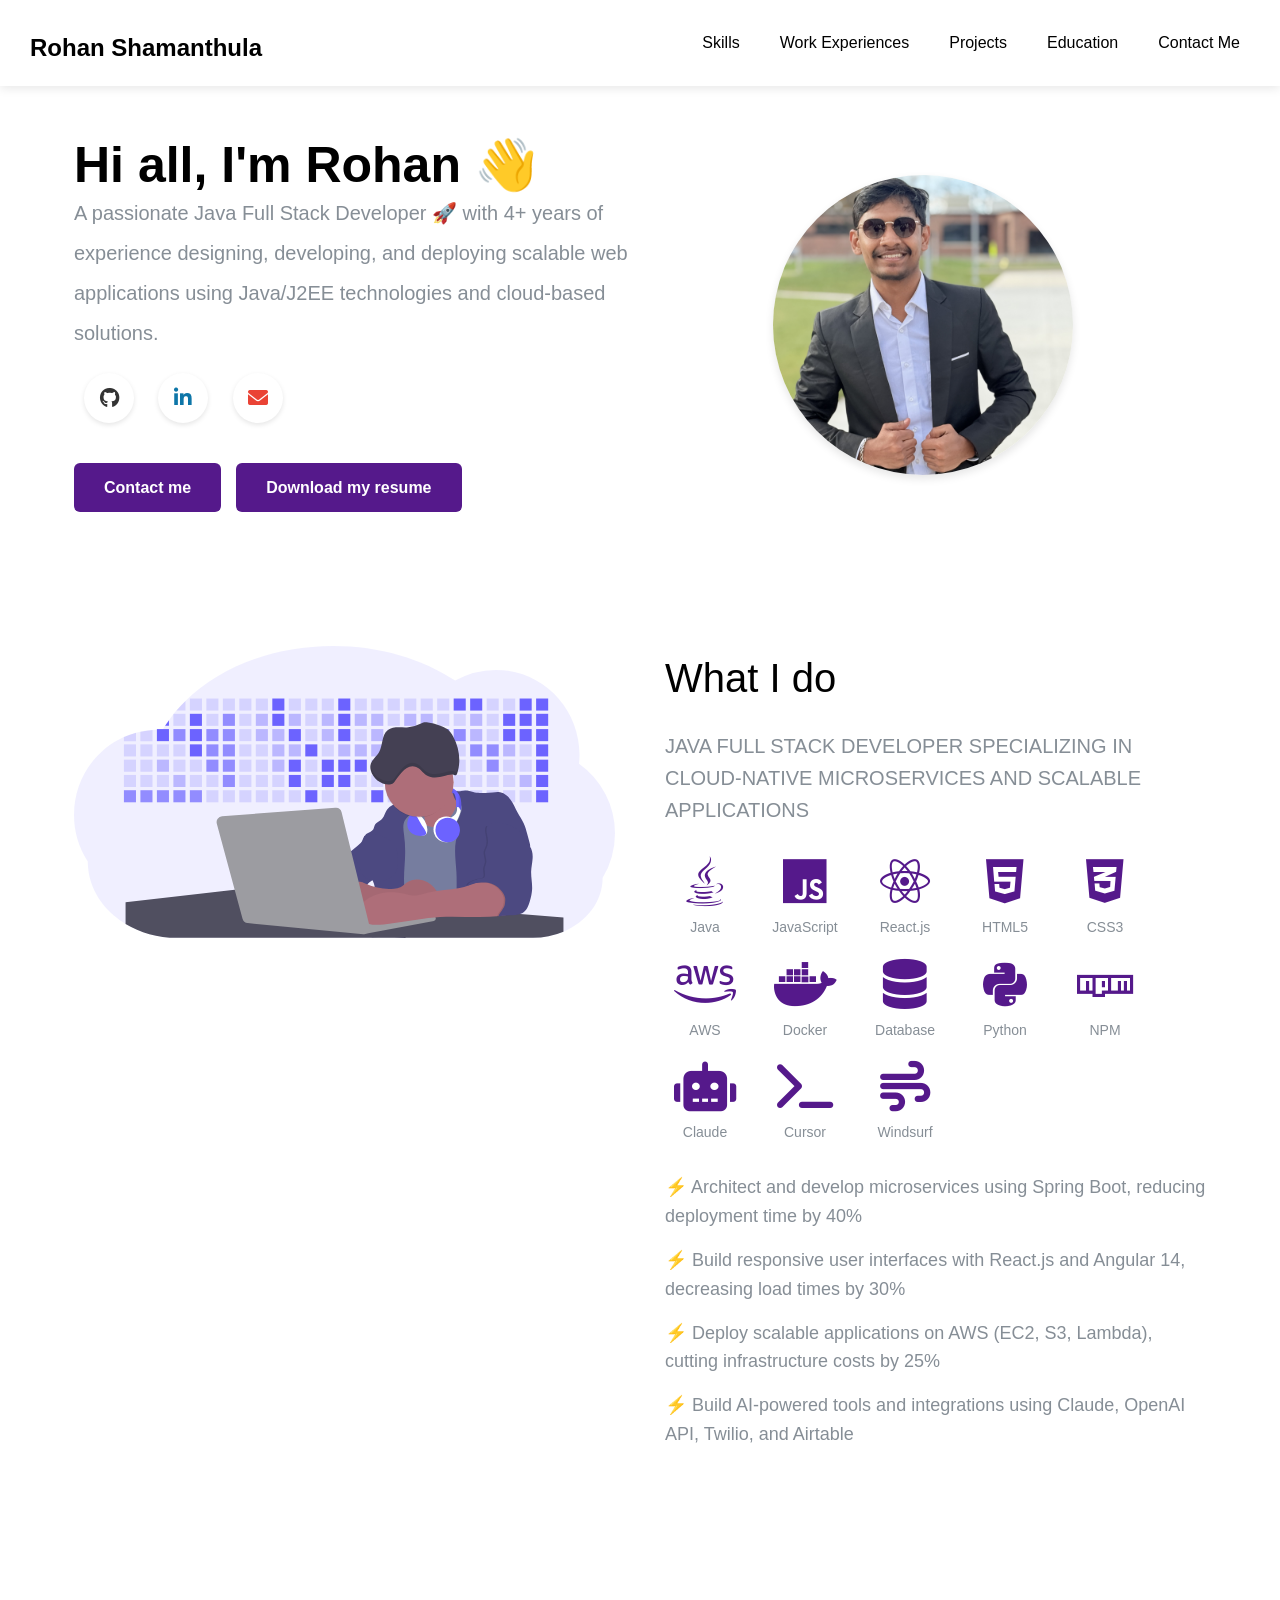
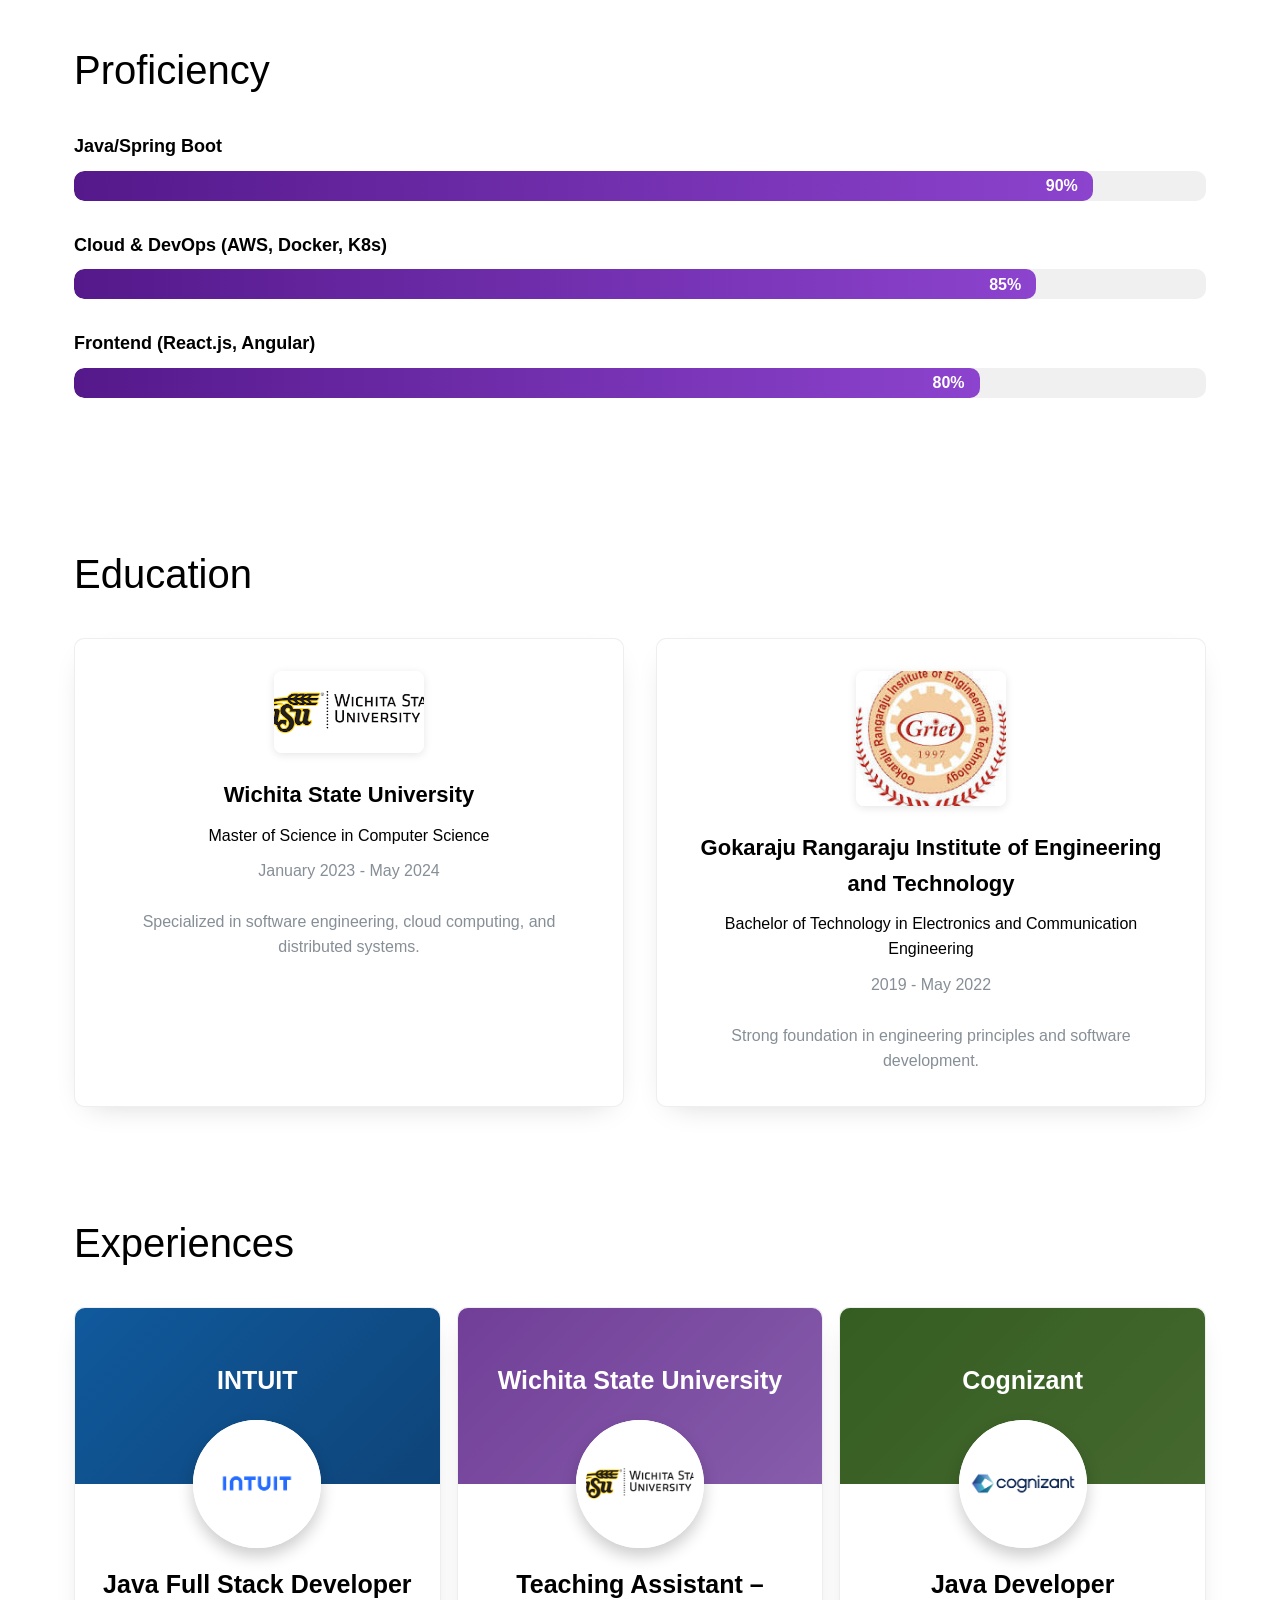
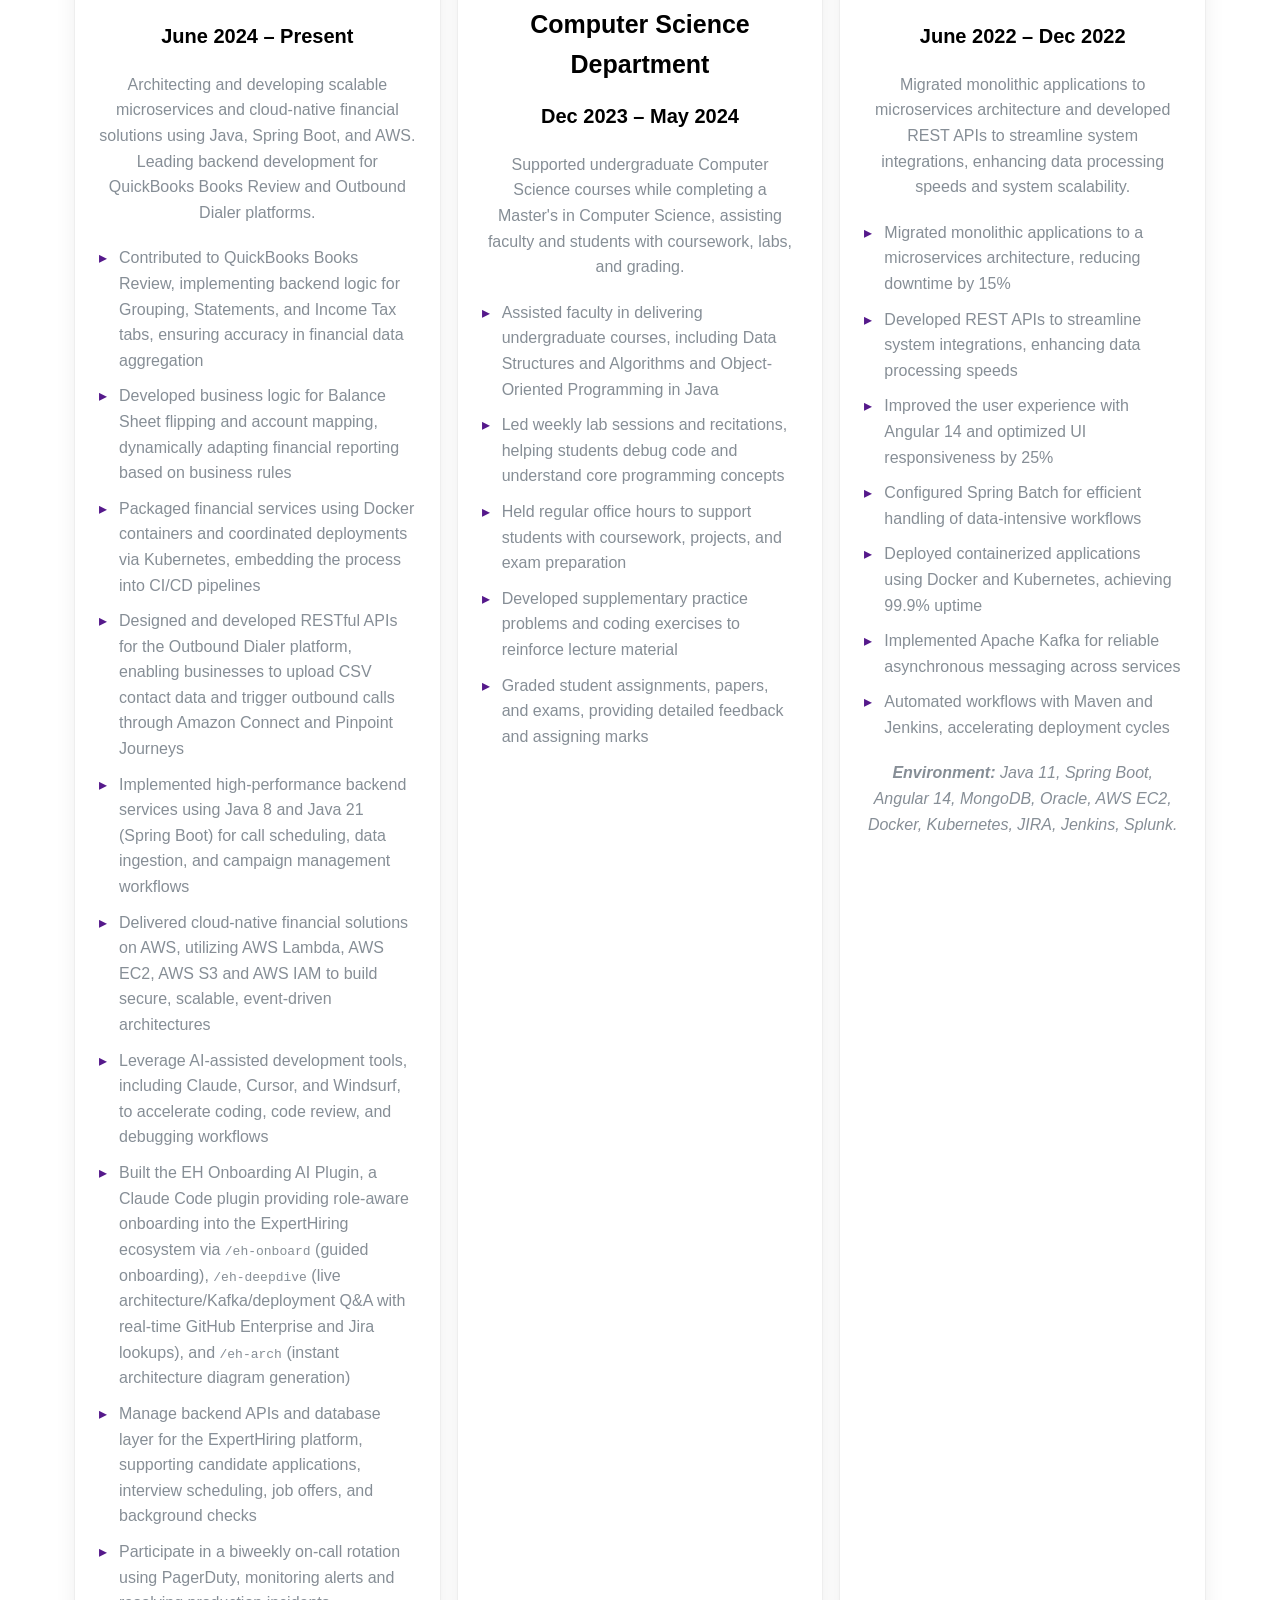
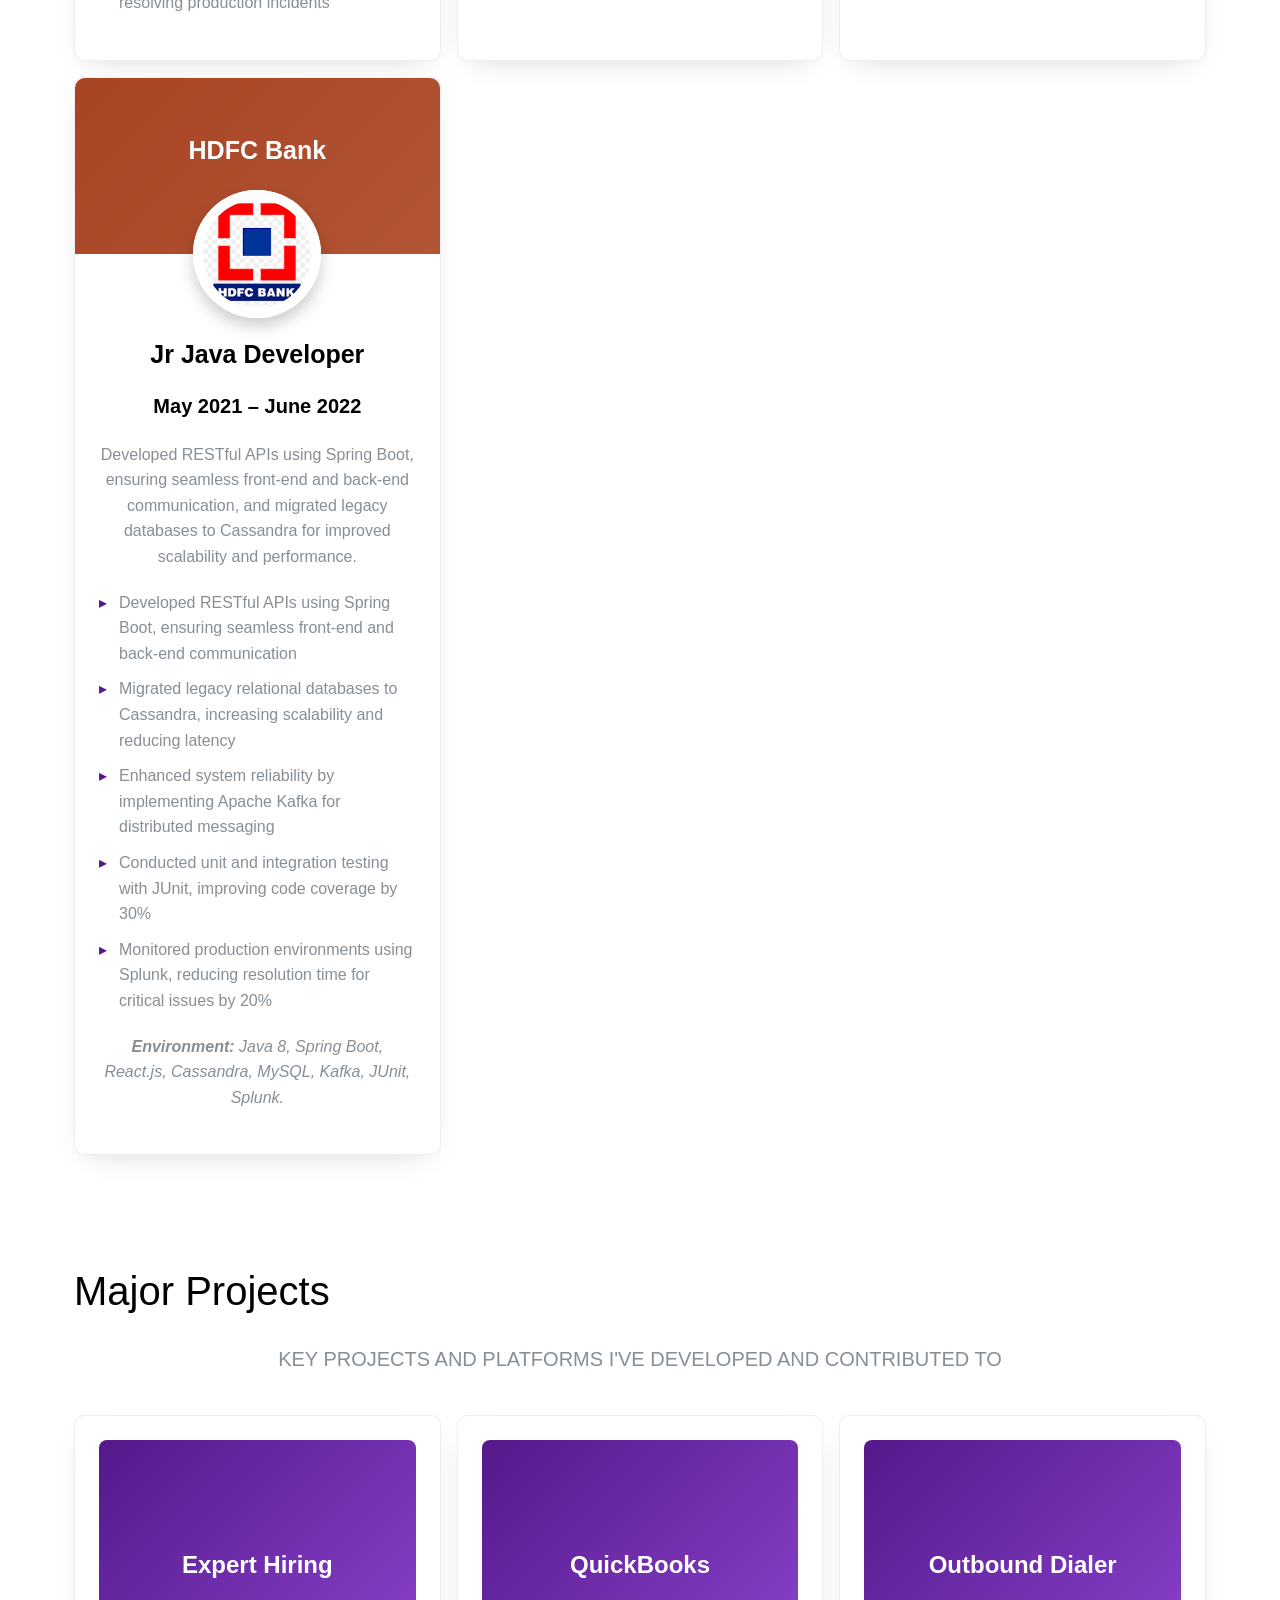
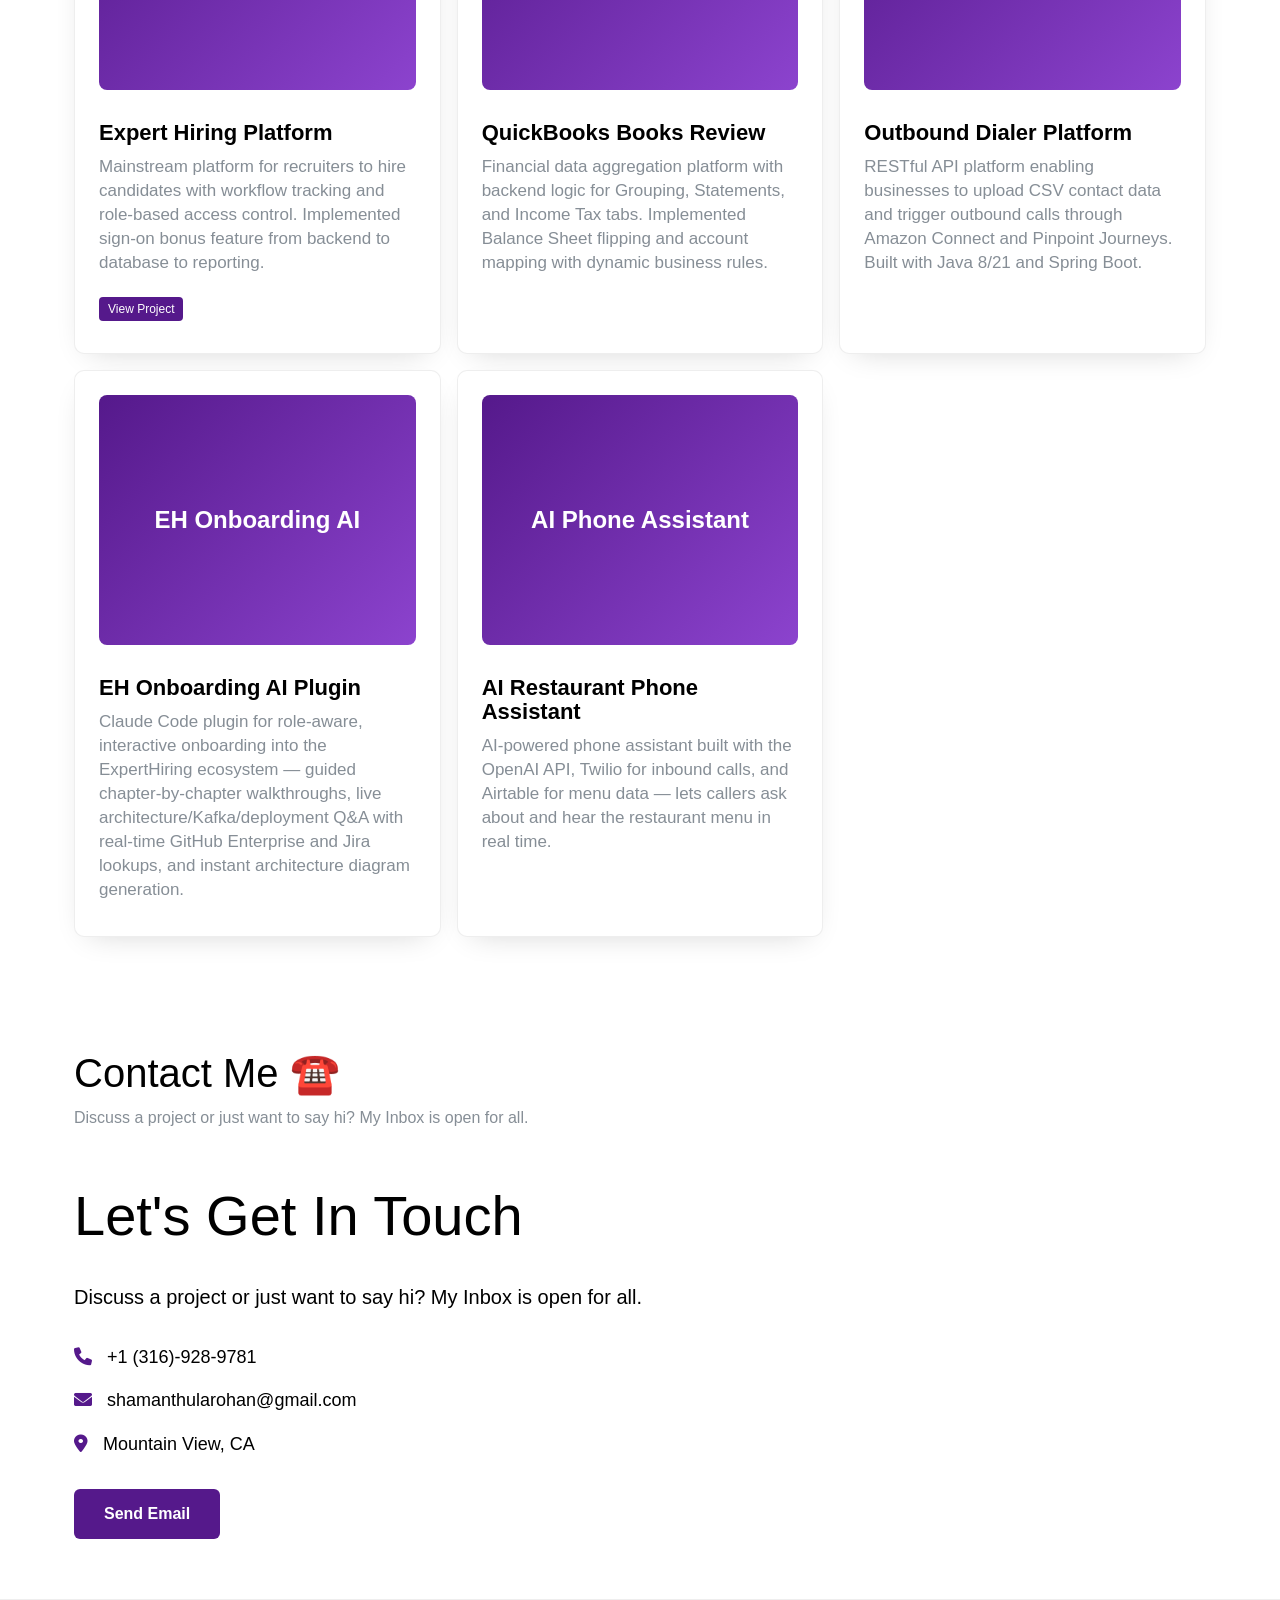
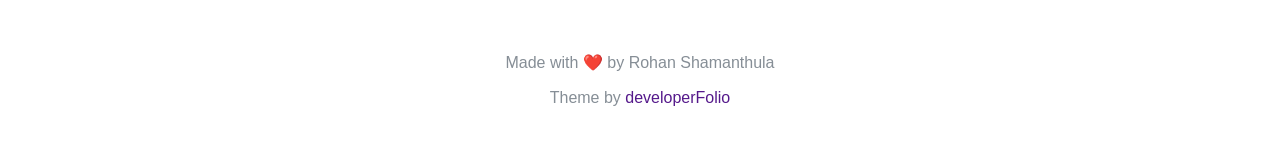
==== commit c30aeb03: "Fix Expert Hiring project link" ====
--- a/index.html
+++ b/index.html
@@ -225,6 +225,7 @@
             <div class="experience-card">
                 <div class="experience-banner" style="background: linear-gradient(135deg, #6cbe45 0%, #8dd65f 100%);">
                     <div class="experience-blurred-div"></div>
+                    <div class="experience-blurred-div"></div>
                     <div class="experience-div-company">
                         <h5 class="experience-text-company">Cognizant</h5>
                     </div>
@@ -296,7 +297,7 @@
                     <h5 class="card-title">Expert Hiring Platform</h5>
                     <p class="card-subtitle">Mainstream platform for recruiters to hire candidates with workflow tracking and role-based access control. Implemented sign-on bonus feature from backend to database to reporting.</p>
                     <div class="project-card-footer">
-                        <span class="project-tag" onclick="window.open('https://694c93a191fdb86f217bc6ff--incredible-marzipan-d93fe7.netlify.app/', '_blank')">View Project</span>
+                        <span class="project-tag" onclick="window.location.href='projects.html'">View Project</span>
                     </div>
                 </div>
             </div>
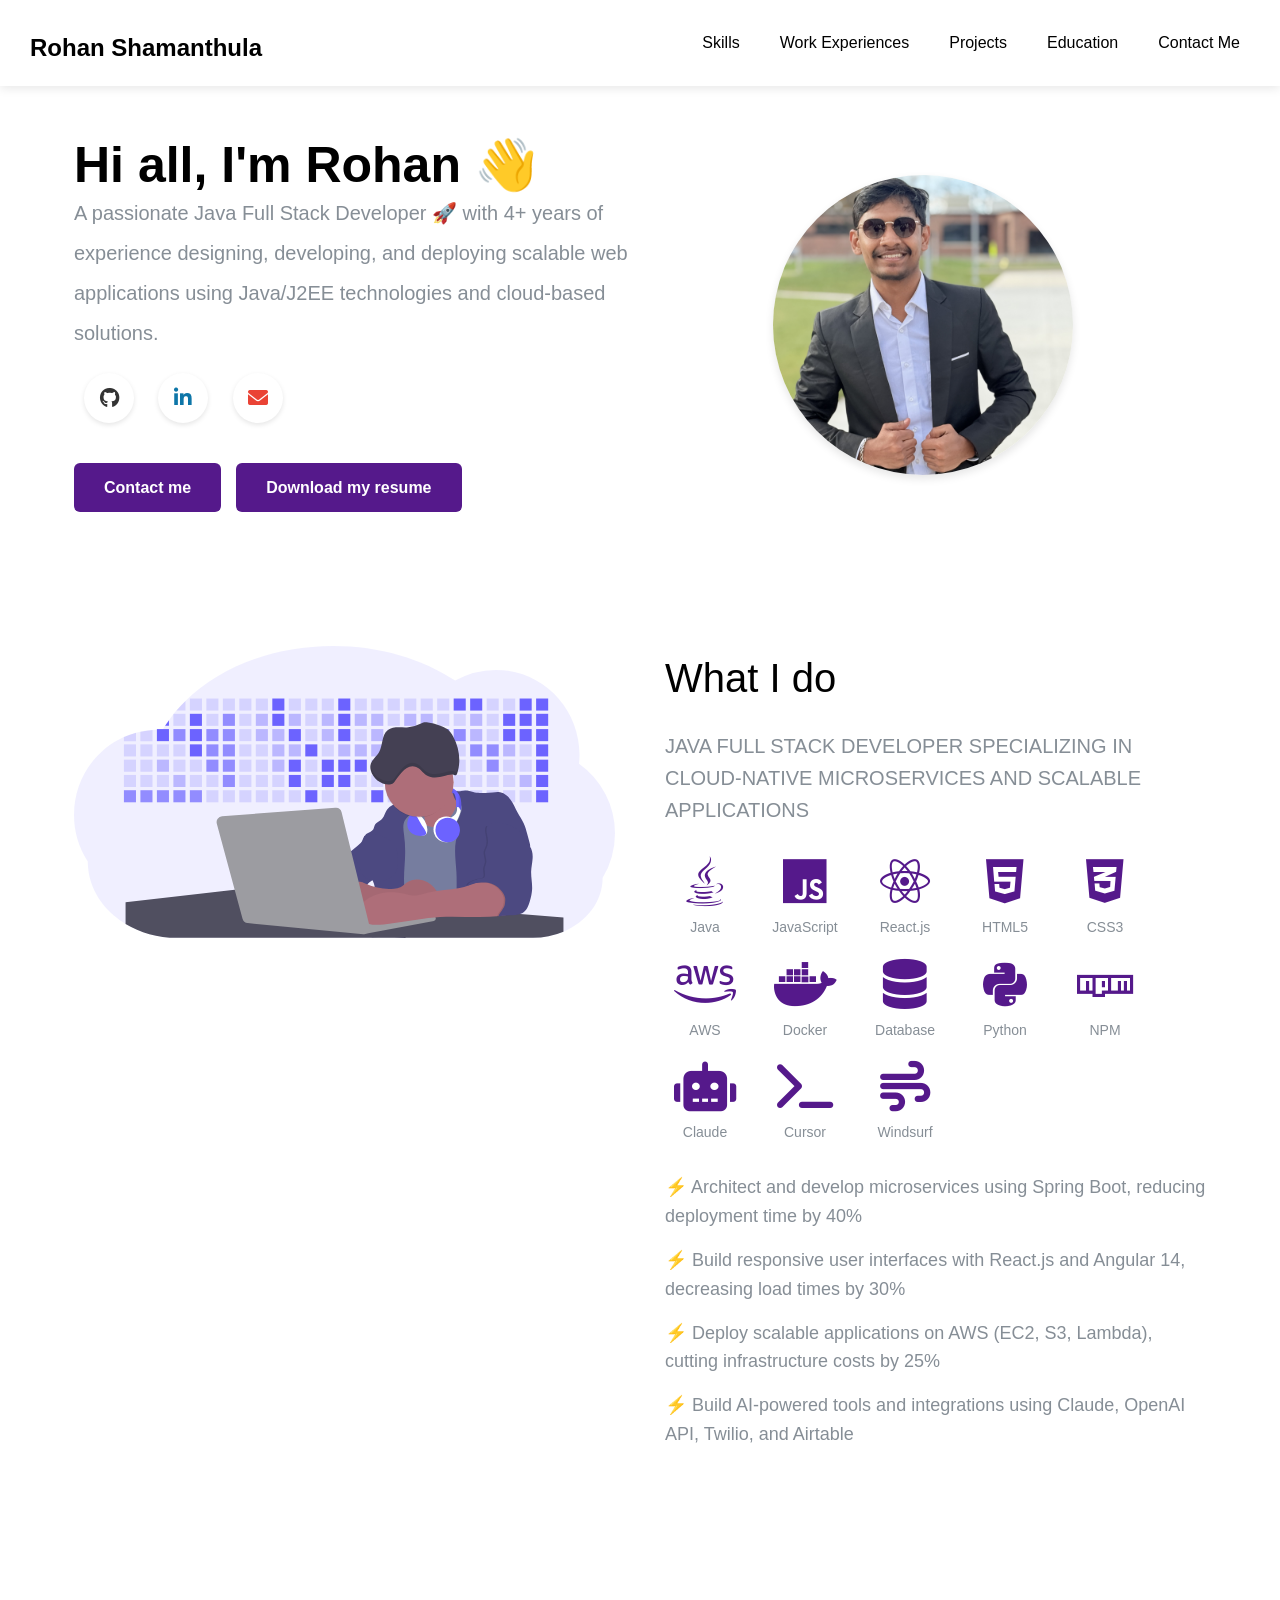
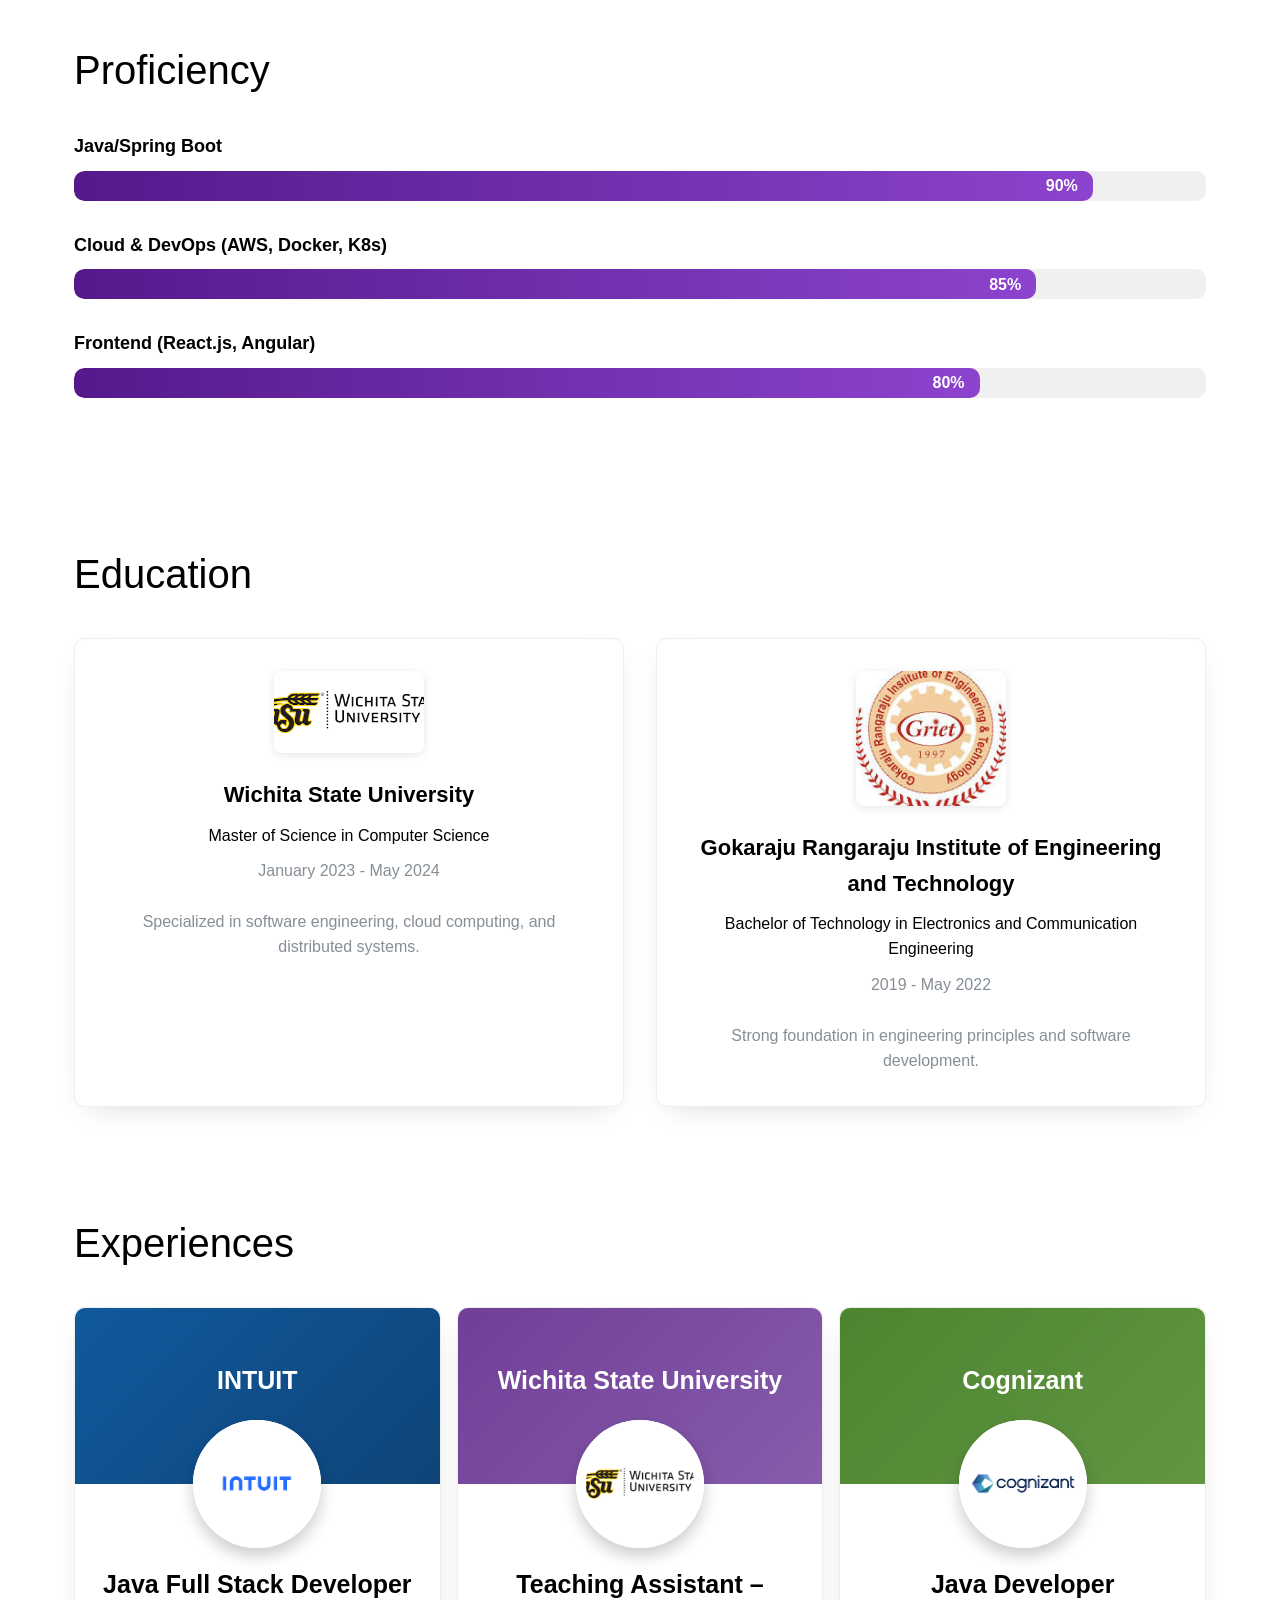
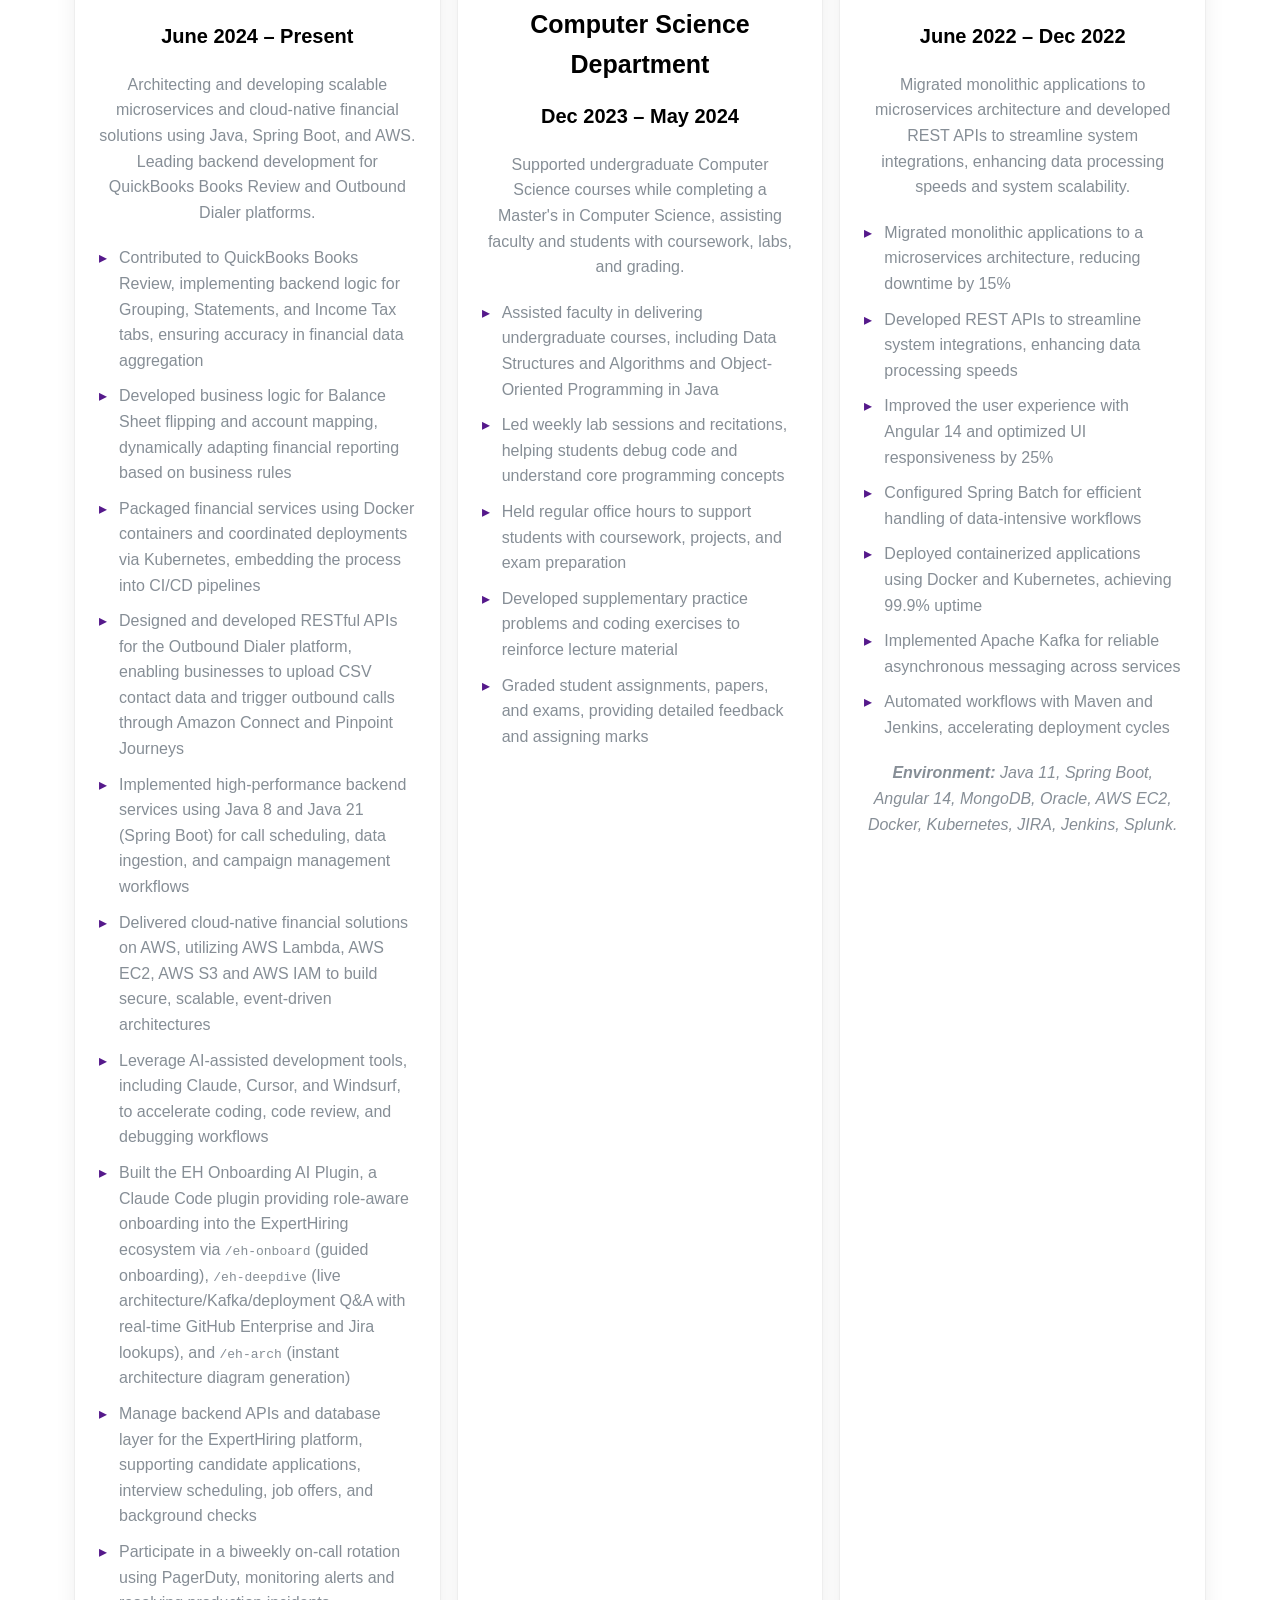
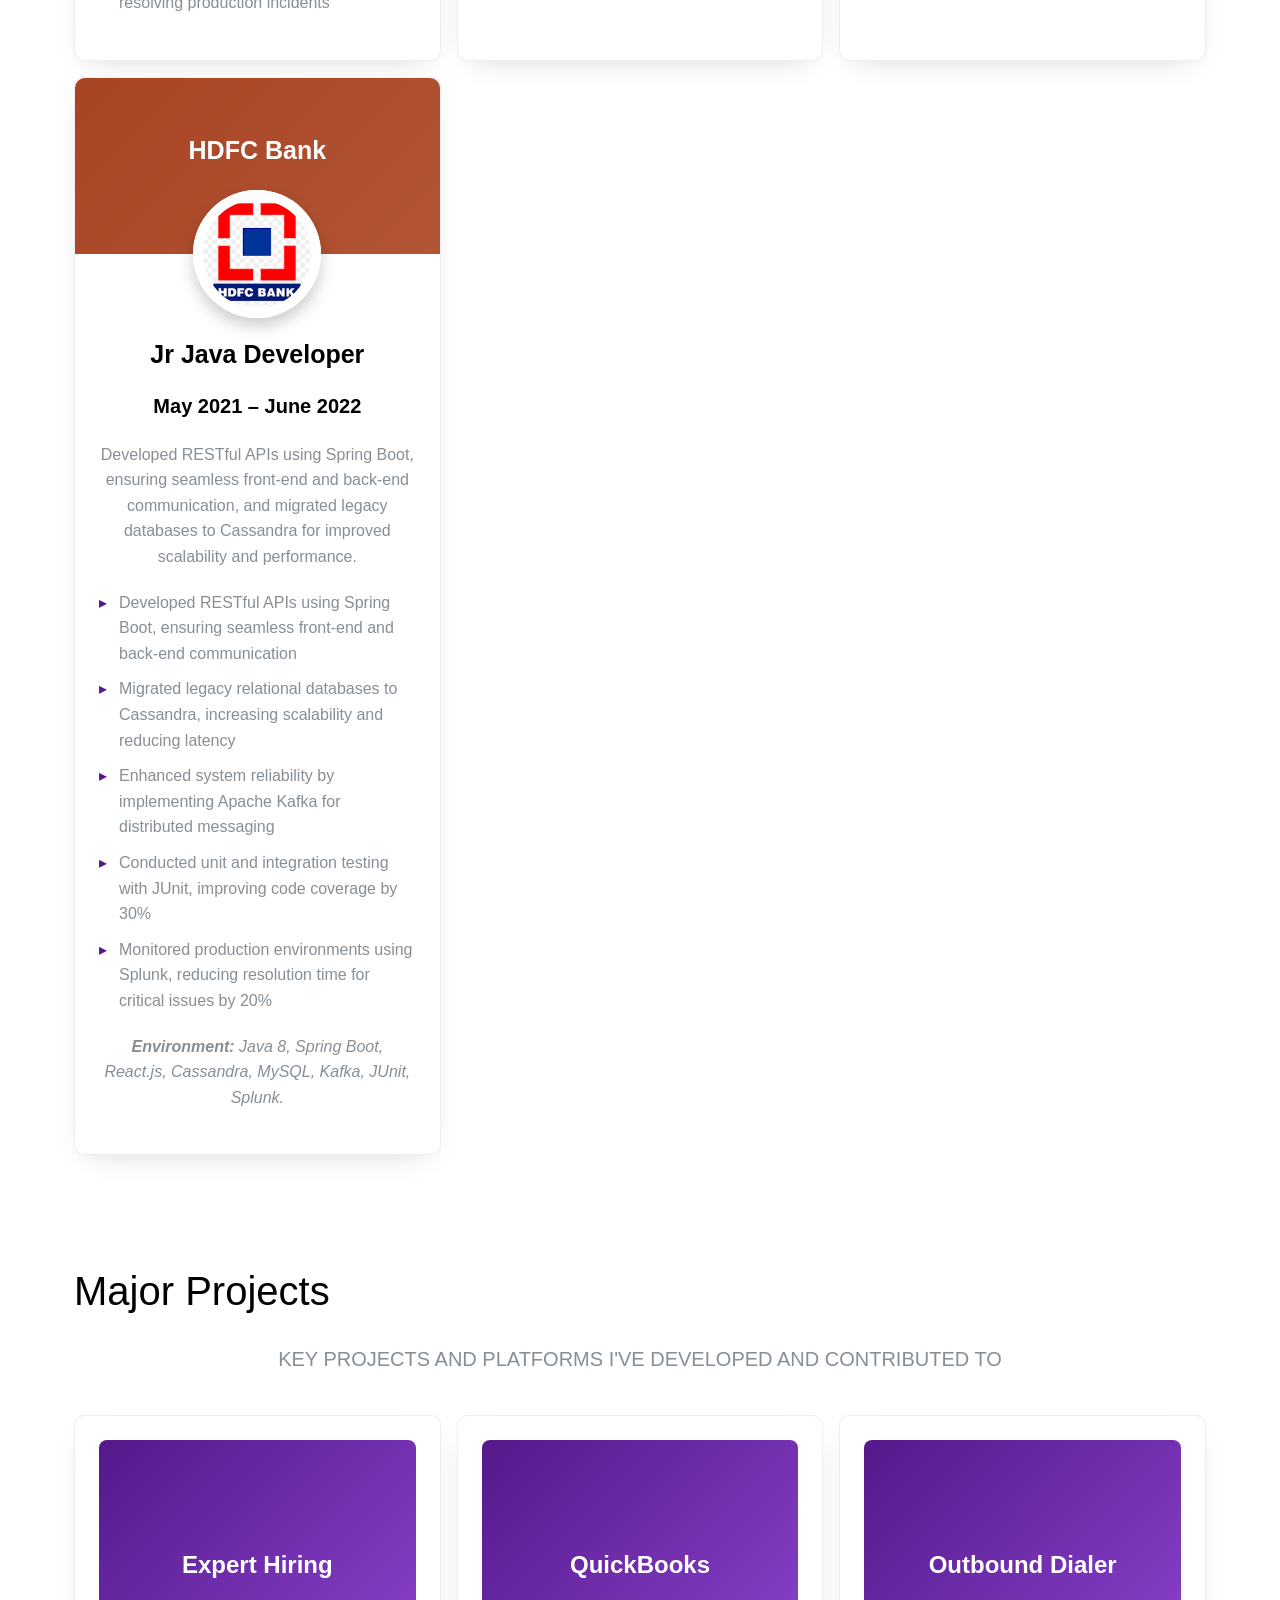
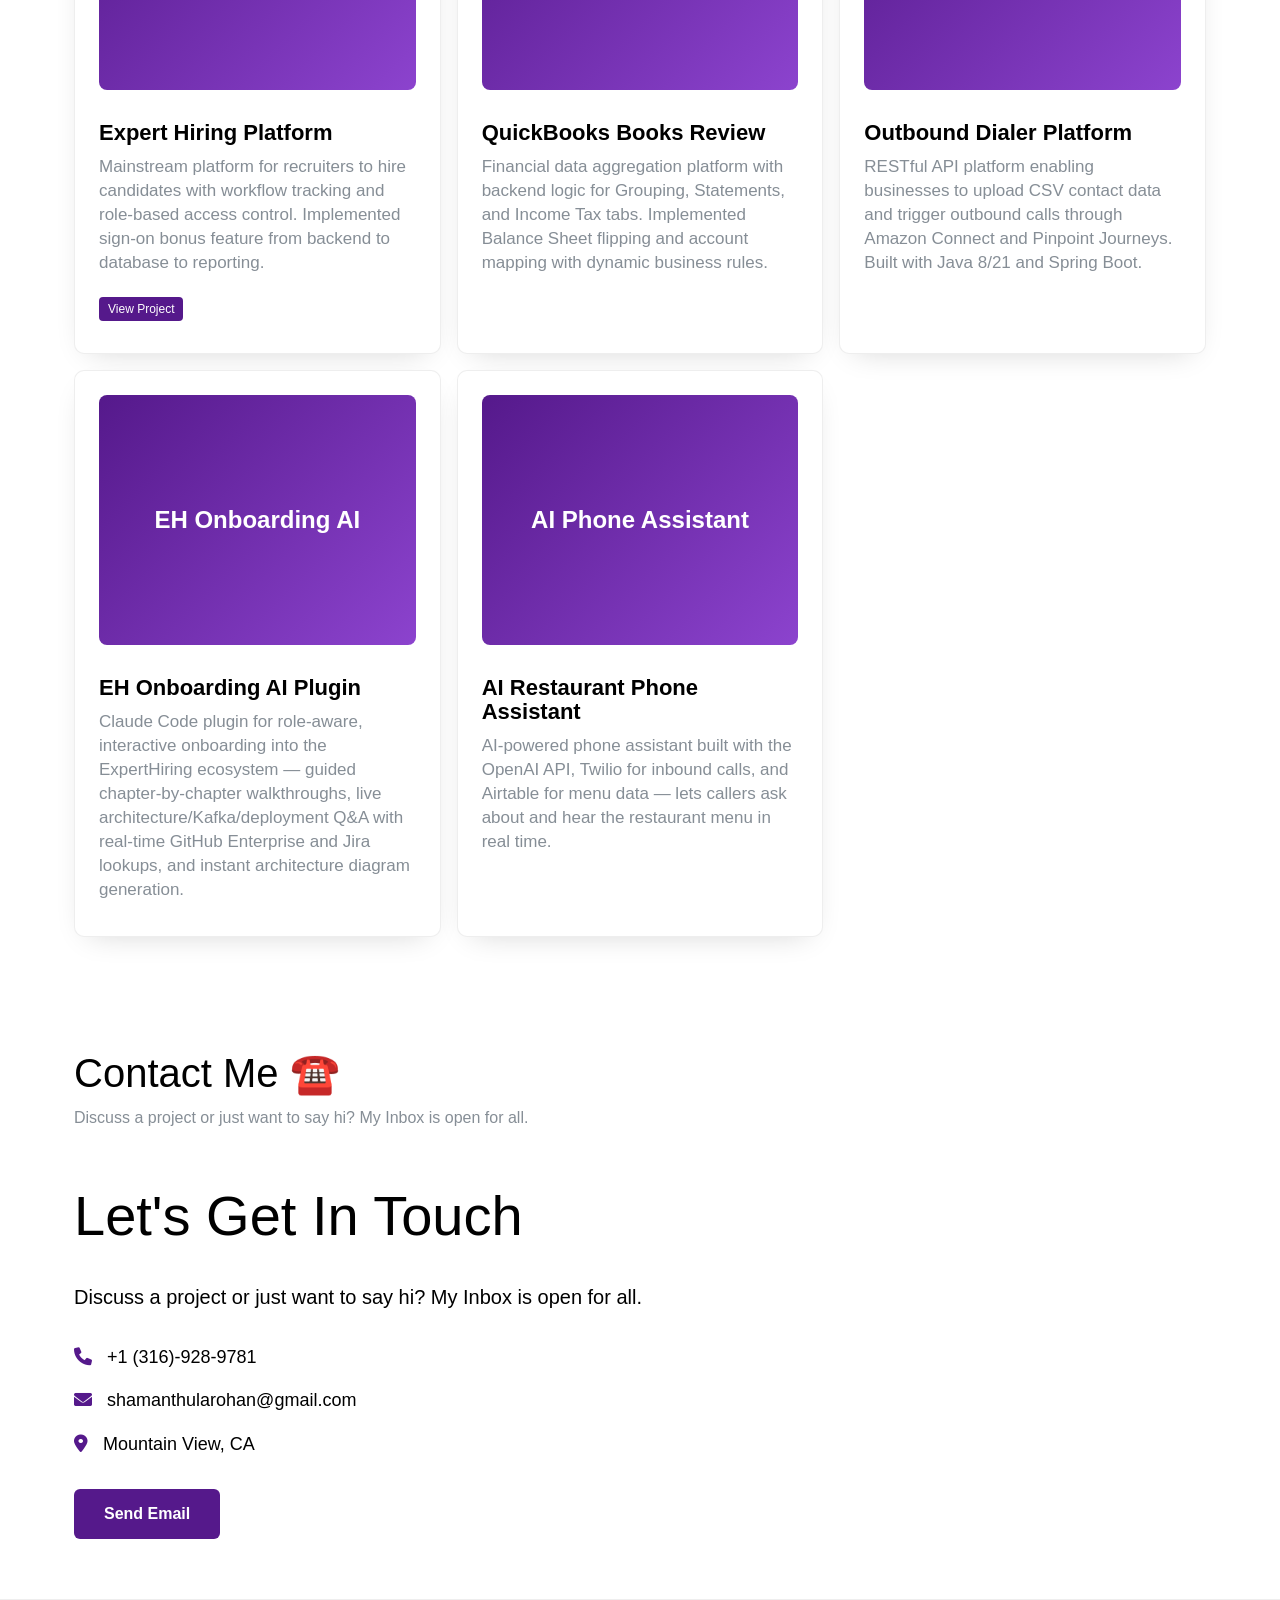
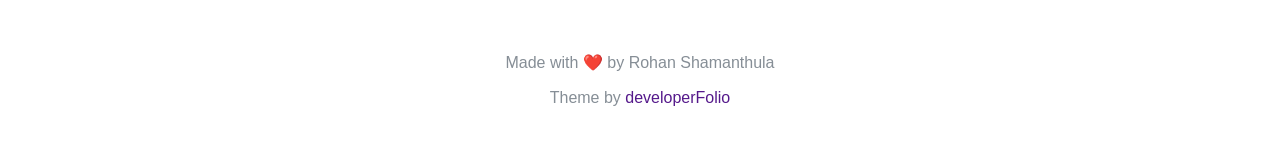
==== commit 62fe7cc0: "Fix Expert Hiring project link and restore page structure" ====
--- a/index.html
+++ b/index.html
@@ -11,13 +11,9 @@
 <body>
     <!-- Header Navigation -->
     <header class="header" id="header">
-        <a href="#greeting" class="logo">
-            <span class="logo-name">Rohan Shamanthula</span>
-        </a>
+        <a href="#greeting" class="logo"><span class="logo-name">Rohan Shamanthula</span></a>
         <input class="menu-btn" type="checkbox" id="menu-btn">
-        <label class="menu-icon" for="menu-btn">
-            <span class="navicon"></span>
-        </label>
+        <label class="menu-icon" for="menu-btn"><span class="navicon"></span></label>
         <ul class="menu">
             <li><a href="#skills">Skills</a></li>
             <li><a href="#experience">Work Experiences</a></li>
@@ -32,22 +28,12 @@
         <div class="greeting-main">
             <div class="greeting-text-div">
                 <div>
-                    <h1 class="greeting-text">
-                        Hi all, I'm Rohan <span class="wave-emoji">👋</span>
-                    </h1>
-                    <p class="greeting-text-p subTitle">
-                        A passionate Java Full Stack Developer 🚀 with 4+ years of experience designing, developing, and deploying scalable web applications using Java/J2EE technologies and cloud-based solutions.
-                    </p>
+                    <h1 class="greeting-text">Hi all, I'm Rohan <span class="wave-emoji">👋</span></h1>
+                    <p class="greeting-text-p subTitle">A passionate Java Full Stack Developer 🚀 with 4+ years of experience designing, developing, and deploying scalable web applications using Java/J2EE technologies and cloud-based solutions.</p>
                     <div class="social-media-div">
-                        <a href="https://github.com/Rohansmarty" target="_blank" class="icon-button github">
-                            <i class="fab fa-github"></i>
-                        </a>
-                        <a href="https://www.linkedin.com/in/rohan-shamanthula/" target="_blank" class="icon-button linkedin">
-                            <i class="fab fa-linkedin-in"></i>
-                        </a>
-                        <a href="mailto:shamanthularohan@gmail.com" class="icon-button google">
-                            <i class="fas fa-envelope"></i>
-                        </a>
+                        <a href="https://github.com/Rohansmarty" target="_blank" class="icon-button github"><i class="fab fa-github"></i></a>
+                        <a href="https://www.linkedin.com/in/rohan-shamanthula/" target="_blank" class="icon-button linkedin"><i class="fab fa-linkedin-in"></i></a>
+                        <a href="mailto:shamanthularohan@gmail.com" class="icon-button google"><i class="fas fa-envelope"></i></a>
                     </div>
                     <div class="button-greeting-div">
                         <a href="#contact" class="button button-greeting">Contact me</a>
@@ -55,23 +41,17 @@
                     </div>
                 </div>
             </div>
-            <div class="greeting-image-div">
-                <img src="assets/rohan-profile.jpg" alt="Rohan Shamanthula" class="profile-image">
-            </div>
+            <div class="greeting-image-div"><img src="assets/rohan-profile.jpg" alt="Rohan Shamanthula" class="profile-image"></div>
         </div>
     </section>
 
     <!-- Skills Section -->
     <section class="main" id="skills">
         <div class="skills-main-div">
-            <div class="skills-image-div">
-                <img src="assets/developerActivity.svg" alt="Developer Activity" class="skills-image">
-            </div>
+            <div class="skills-image-div"><img src="assets/developerActivity.svg" alt="Developer Activity" class="skills-image"></div>
             <div class="skills-text-div">
                 <h1 class="skills-heading">What I do</h1>
-                <p class="subTitle skills-text-subtitle">
-                    JAVA FULL STACK DEVELOPER SPECIALIZING IN CLOUD-NATIVE MICROSERVICES AND SCALABLE APPLICATIONS
-                </p>
+                <p class="subTitle skills-text-subtitle">JAVA FULL STACK DEVELOPER SPECIALIZING IN CLOUD-NATIVE MICROSERVICES AND SCALABLE APPLICATIONS</p>
                 <div class="software-skills-main-div">
                     <ul class="dev-icons">
                         <li class="software-skill-inline"><i class="fab fa-java"></i><p>Java</p></li>
@@ -90,18 +70,10 @@
                     </ul>
                 </div>
                 <div>
-                    <p class="subTitle skills-text">
-                        ⚡ Architect and develop microservices using Spring Boot, reducing deployment time by 40%
-                    </p>
-                    <p class="subTitle skills-text">
-                        ⚡ Build responsive user interfaces with React.js and Angular 14, decreasing load times by 30%
-                    </p>
-                    <p class="subTitle skills-text">
-                        ⚡ Deploy scalable applications on AWS (EC2, S3, Lambda), cutting infrastructure costs by 25%
-                    </p>
-                    <p class="subTitle skills-text">
-                        ⚡ Build AI-powered tools and integrations using Claude, OpenAI API, Twilio, and Airtable
-                    </p>
+                    <p class="subTitle skills-text">⚡ Architect and develop microservices using Spring Boot, reducing deployment time by 40%</p>
+                    <p class="subTitle skills-text">⚡ Build responsive user interfaces with React.js and Angular 14, decreasing load times by 30%</p>
+                    <p class="subTitle skills-text">⚡ Deploy scalable applications on AWS (EC2, S3, Lambda), cutting infrastructure costs by 25%</p>
+                    <p class="subTitle skills-text">⚡ Build AI-powered tools and integrations using Claude, OpenAI API, Twilio, and Airtable</p>
                 </div>
             </div>
         </div>
@@ -112,24 +84,9 @@
         <div class="skill-progress-main-div">
             <h1 class="skills-heading">Proficiency</h1>
             <div class="skill-progress-div">
-                <div class="skill-progress-item">
-                    <div class="skill-progress-label">Java/Spring Boot</div>
-                    <div class="skill-progress-bar">
-                        <div class="skill-progress-fill" style="width: 90%">90%</div>
-                    </div>
-                </div>
-                <div class="skill-progress-item">
-                    <div class="skill-progress-label">Cloud & DevOps (AWS, Docker, K8s)</div>
-                    <div class="skill-progress-bar">
-                        <div class="skill-progress-fill" style="width: 85%">85%</div>
-                    </div>
-                </div>
-                <div class="skill-progress-item">
-                    <div class="skill-progress-label">Frontend (React.js, Angular)</div>
-                    <div class="skill-progress-bar">
-                        <div class="skill-progress-fill" style="width: 80%">80%</div>
-                    </div>
-                </div>
+                <div class="skill-progress-item"><div class="skill-progress-label">Java/Spring Boot</div><div class="skill-progress-bar"><div class="skill-progress-fill" style="width: 90%">90%</div></div></div>
+                <div class="skill-progress-item"><div class="skill-progress-label">Cloud & DevOps (AWS, Docker, K8s)</div><div class="skill-progress-bar"><div class="skill-progress-fill" style="width: 85%">85%</div></div></div>
+                <div class="skill-progress-item"><div class="skill-progress-label">Frontend (React.js, Angular)</div><div class="skill-progress-bar"><div class="skill-progress-fill" style="width: 80%">80%</div></div></div>
             </div>
         </div>
     </section>
@@ -139,25 +96,13 @@
         <h1 class="skills-heading">Education</h1>
         <div class="education-cards-div">
             <div class="education-card">
-                <div class="education-logo-div">
-                    <img src="assets/WichitaStateUniversity.png" alt="Wichita State University" class="education-logo">
-                </div>
-                <div class="education-card-header">
-                    <h3>Wichita State University</h3>
-                    <p>Master of Science in Computer Science</p>
-                    <p class="education-duration">January 2023 - May 2024</p>
-                </div>
+                <div class="education-logo-div"><img src="assets/WichitaStateUniversity.png" alt="Wichita State University" class="education-logo"></div>
+                <div class="education-card-header"><h3>Wichita State University</h3><p>Master of Science in Computer Science</p><p class="education-duration">January 2023 - May 2024</p></div>
                 <p class="education-desc">Specialized in software engineering, cloud computing, and distributed systems.</p>
             </div>
             <div class="education-card">
-                <div class="education-logo-div">
-                    <img src="assets/GRIET.jpg" alt="GRIET" class="education-logo">
-                </div>
-                <div class="education-card-header">
-                    <h3>Gokaraju Rangaraju Institute of Engineering and Technology</h3>
-                    <p>Bachelor of Technology in Electronics and Communication Engineering</p>
-                    <p class="education-duration">2019 - May 2022</p>
-                </div>
+                <div class="education-logo-div"><img src="assets/GRIET.jpg" alt="GRIET" class="education-logo"></div>
+                <div class="education-card-header"><h3>Gokaraju Rangaraju Institute of Engineering and Technology</h3><p>Bachelor of Technology in Electronics and Communication Engineering</p><p class="education-duration">2019 - May 2022</p></div>
                 <p class="education-desc">Strong foundation in engineering principles and software development.</p>
             </div>
         </div>
@@ -168,118 +113,37 @@
         <h1 class="experience-heading">Experiences</h1>
         <div class="experience-cards-div">
             <div class="experience-card">
-                <div class="experience-banner" style="background: linear-gradient(135deg, #1780e0 0%, #1461ac 100%);">
-                    <div class="experience-blurred-div"></div>
-                    <div class="experience-div-company">
-                        <h5 class="experience-text-company">INTUIT</h5>
-                    </div>
-                    <div class="experience-roundedimg">
-                        <img src="assets/Intuit.jpg" alt="INTUIT" class="company-logo-img">
-                    </div>
-                </div>
-                <div class="experience-text-details">
-                    <h5 class="experience-text-role">Java Full Stack Developer</h5>
-                    <h5 class="experience-text-date">June 2024 – Present</h5>
-                    <p class="subTitle experience-text-desc">
-                        Architecting and developing scalable microservices and cloud-native financial solutions using Java, Spring Boot, and AWS. Leading backend development for QuickBooks Books Review and Outbound Dialer platforms.
-                    </p>
-                    <ul>
-                        <li class="subTitle">Contributed to QuickBooks Books Review, implementing backend logic for Grouping, Statements, and Income Tax tabs, ensuring accuracy in financial data aggregation</li>
-                        <li class="subTitle">Developed business logic for Balance Sheet flipping and account mapping, dynamically adapting financial reporting based on business rules</li>
-                        <li class="subTitle">Packaged financial services using Docker containers and coordinated deployments via Kubernetes, embedding the process into CI/CD pipelines</li>
-                        <li class="subTitle">Designed and developed RESTful APIs for the Outbound Dialer platform, enabling businesses to upload CSV contact data and trigger outbound calls through Amazon Connect and Pinpoint Journeys</li>
-                        <li class="subTitle">Implemented high-performance backend services using Java 8 and Java 21 (Spring Boot) for call scheduling, data ingestion, and campaign management workflows</li>
-                        <li class="subTitle">Delivered cloud-native financial solutions on AWS, utilizing AWS Lambda, AWS EC2, AWS S3 and AWS IAM to build secure, scalable, event-driven architectures</li>
-                        <li class="subTitle">Leverage AI-assisted development tools, including Claude, Cursor, and Windsurf, to accelerate coding, code review, and debugging workflows</li>
-                        <li class="subTitle">Built the EH Onboarding AI Plugin, a Claude Code plugin providing role-aware onboarding into the ExpertHiring ecosystem via <code>/eh-onboard</code> (guided onboarding), <code>/eh-deepdive</code> (live architecture/Kafka/deployment Q&A with real-time GitHub Enterprise and Jira lookups), and <code>/eh-arch</code> (instant architecture diagram generation)</li>
-                        <li class="subTitle">Manage backend APIs and database layer for the ExpertHiring platform, supporting candidate applications, interview scheduling, job offers, and background checks</li>
-                        <li class="subTitle">Participate in a biweekly on-call rotation using PagerDuty, monitoring alerts and resolving production incidents</li>
-                    </ul>
-                </div>
+                <div class="experience-banner" style="background: linear-gradient(135deg, #1780e0 0%, #1461ac 100%);"><div class="experience-blurred-div"></div><div class="experience-div-company"><h5 class="experience-text-company">INTUIT</h5></div><div class="experience-roundedimg"><img src="assets/Intuit.jpg" alt="INTUIT" class="company-logo-img"></div></div>
+                <div class="experience-text-details"><h5 class="experience-text-role">Java Full Stack Developer</h5><h5 class="experience-text-date">June 2024 – Present</h5><p class="subTitle experience-text-desc">Architecting and developing scalable microservices and cloud-native financial solutions using Java, Spring Boot, and AWS. Leading backend development for QuickBooks Books Review and Outbound Dialer platforms.</p><ul>
+                    <li class="subTitle">Contributed to QuickBooks Books Review, implementing backend logic for Grouping, Statements, and Income Tax tabs, ensuring accuracy in financial data aggregation</li>
+                    <li class="subTitle">Developed business logic for Balance Sheet flipping and account mapping, dynamically adapting financial reporting based on business rules</li>
+                    <li class="subTitle">Packaged financial services using Docker containers and coordinated deployments via Kubernetes, embedding the process into CI/CD pipelines</li>
+                    <li class="subTitle">Designed and developed RESTful APIs for the Outbound Dialer platform, enabling businesses to upload CSV contact data and trigger outbound calls through Amazon Connect and Pinpoint Journeys</li>
+                    <li class="subTitle">Implemented high-performance backend services using Java 8 and Java 21 (Spring Boot) for call scheduling, data ingestion, and campaign management workflows</li>
+                    <li class="subTitle">Delivered cloud-native financial solutions on AWS, utilizing AWS Lambda, AWS EC2, AWS S3 and AWS IAM to build secure, scalable, event-driven architectures</li>
+                    <li class="subTitle">Leverage AI-assisted development tools, including Claude, Cursor, and Windsurf, to accelerate coding, code review, and debugging workflows</li>
+                    <li class="subTitle">Built the EH Onboarding AI Plugin, a Claude Code plugin providing role-aware onboarding into the ExpertHiring ecosystem via <code>/eh-onboard</code> (guided onboarding), <code>/eh-deepdive</code> (live architecture/Kafka/deployment Q&A with real-time GitHub Enterprise and Jira lookups), and <code>/eh-arch</code> (instant architecture diagram generation)</li>
+                    <li class="subTitle">Manage backend APIs and database layer for the ExpertHiring platform, supporting candidate applications, interview scheduling, job offers, and background checks</li>
+                    <li class="subTitle">Participate in a biweekly on-call rotation using PagerDuty, monitoring alerts and resolving production incidents</li>
+                </ul></div>
             </div>
             <div class="experience-card">
-                <div class="experience-banner" style="background: linear-gradient(135deg, #a259d9 0%, #c084f5 100%);">
-                    <div class="experience-blurred-div"></div>
-                    <div class="experience-div-company">
-                        <h5 class="experience-text-company">Wichita State University</h5>
-                    </div>
-                    <div class="experience-roundedimg">
-                        <img src="assets/WichitaStateUniversity.png" alt="Wichita State University" class="company-logo-img">
-                    </div>
-                </div>
-                <div class="experience-text-details">
-                    <h5 class="experience-text-role">Teaching Assistant – Computer Science Department</h5>
-                    <h5 class="experience-text-date">Dec 2023 – May 2024</h5>
-                    <p class="subTitle experience-text-desc">
-                        Supported undergraduate Computer Science courses while completing a Master's in Computer Science, assisting faculty and students with coursework, labs, and grading.
-                    </p>
-                    <ul>
-                        <li class="subTitle">Assisted faculty in delivering undergraduate courses, including Data Structures and Algorithms and Object-Oriented Programming in Java</li>
-                        <li class="subTitle">Led weekly lab sessions and recitations, helping students debug code and understand core programming concepts</li>
-                        <li class="subTitle">Held regular office hours to support students with coursework, projects, and exam preparation</li>
-                        <li class="subTitle">Developed supplementary practice problems and coding exercises to reinforce lecture material</li>
-                        <li class="subTitle">Graded student assignments, papers, and exams, providing detailed feedback and assigning marks</li>
-                    </ul>
-                </div>
+                <div class="experience-banner" style="background: linear-gradient(135deg, #a259d9 0%, #c084f5 100%);"><div class="experience-blurred-div"></div><div class="experience-div-company"><h5 class="experience-text-company">Wichita State University</h5></div><div class="experience-roundedimg"><img src="assets/WichitaStateUniversity.png" alt="Wichita State University" class="company-logo-img"></div></div>
+                <div class="experience-text-details"><h5 class="experience-text-role">Teaching Assistant – Computer Science Department</h5><h5 class="experience-text-date">Dec 2023 – May 2024</h5><p class="subTitle experience-text-desc">Supported undergraduate Computer Science courses while completing a Master's in Computer Science, assisting faculty and students with coursework, labs, and grading.</p><ul>
+                    <li class="subTitle">Assisted faculty in delivering undergraduate courses, including Data Structures and Algorithms and Object-Oriented Programming in Java</li><li class="subTitle">Led weekly lab sessions and recitations, helping students debug code and understand core programming concepts</li><li class="subTitle">Held regular office hours to support students with coursework, projects, and exam preparation</li><li class="subTitle">Developed supplementary practice problems and coding exercises to reinforce lecture material</li><li class="subTitle">Graded student assignments, papers, and exams, providing detailed feedback and assigning marks</li>
+                </ul></div>
             </div>
             <div class="experience-card">
-                <div class="experience-banner" style="background: linear-gradient(135deg, #6cbe45 0%, #8dd65f 100%);">
-                    <div class="experience-blurred-div"></div>
-                    <div class="experience-blurred-div"></div>
-                    <div class="experience-div-company">
-                        <h5 class="experience-text-company">Cognizant</h5>
-                    </div>
-                    <div class="experience-roundedimg">
-                        <img src="assets/Cognizant.jpg" alt="Cognizant" class="company-logo-img">
-                    </div>
-                </div>
-                <div class="experience-text-details">
-                    <h5 class="experience-text-role">Java Developer</h5>
-                    <h5 class="experience-text-date">June 2022 – Dec 2022</h5>
-                    <p class="subTitle experience-text-desc">
-                        Migrated monolithic applications to microservices architecture and developed REST APIs to streamline system integrations, enhancing data processing speeds and system scalability.
-                    </p>
-                    <ul>
-                        <li class="subTitle">Migrated monolithic applications to a microservices architecture, reducing downtime by 15%</li>
-                        <li class="subTitle">Developed REST APIs to streamline system integrations, enhancing data processing speeds</li>
-                        <li class="subTitle">Improved the user experience with Angular 14 and optimized UI responsiveness by 25%</li>
-                        <li class="subTitle">Configured Spring Batch for efficient handling of data-intensive workflows</li>
-                        <li class="subTitle">Deployed containerized applications using Docker and Kubernetes, achieving 99.9% uptime</li>
-                        <li class="subTitle">Implemented Apache Kafka for reliable asynchronous messaging across services</li>
-                        <li class="subTitle">Automated workflows with Maven and Jenkins, accelerating deployment cycles</li>
-                    </ul>
-                    <p class="subTitle experience-text-desc" style="margin-top: 20px; font-style: italic;">
-                        <strong>Environment:</strong> Java 11, Spring Boot, Angular 14, MongoDB, Oracle, AWS EC2, Docker, Kubernetes, JIRA, Jenkins, Splunk.
-                    </p>
-                </div>
+                <div class="experience-banner" style="background: linear-gradient(135deg, #6cbe45 0%, #8dd65f 100%);"><div class="experience-blurred-div"></div><div class="experience-div-company"><h5 class="experience-text-company">Cognizant</h5></div><div class="experience-roundedimg"><img src="assets/Cognizant.jpg" alt="Cognizant" class="company-logo-img"></div></div>
+                <div class="experience-text-details"><h5 class="experience-text-role">Java Developer</h5><h5 class="experience-text-date">June 2022 – Dec 2022</h5><p class="subTitle experience-text-desc">Migrated monolithic applications to microservices architecture and developed REST APIs to streamline system integrations, enhancing data processing speeds and system scalability.</p><ul>
+                    <li class="subTitle">Migrated monolithic applications to a microservices architecture, reducing downtime by 15%</li><li class="subTitle">Developed REST APIs to streamline system integrations, enhancing data processing speeds</li><li class="subTitle">Improved the user experience with Angular 14 and optimized UI responsiveness by 25%</li><li class="subTitle">Configured Spring Batch for efficient handling of data-intensive workflows</li><li class="subTitle">Deployed containerized applications using Docker and Kubernetes, achieving 99.9% uptime</li><li class="subTitle">Implemented Apache Kafka for reliable asynchronous messaging across services</li><li class="subTitle">Automated workflows with Maven and Jenkins, accelerating deployment cycles</li>
+                </ul><p class="subTitle experience-text-desc" style="margin-top: 20px; font-style: italic;"><strong>Environment:</strong> Java 11, Spring Boot, Angular 14, MongoDB, Oracle, AWS EC2, Docker, Kubernetes, JIRA, Jenkins, Splunk.</p></div>
             </div>
             <div class="experience-card">
-                <div class="experience-banner" style="background: linear-gradient(135deg, #ef6133 0%, #ff7a4d 100%);">
-                    <div class="experience-blurred-div"></div>
-                    <div class="experience-div-company">
-                        <h5 class="experience-text-company">HDFC Bank</h5>
-                    </div>
-                    <div class="experience-roundedimg">
-                        <img src="assets/HDFC.png" alt="HDFC Bank" class="company-logo-img">
-                    </div>
-                </div>
-                <div class="experience-text-details">
-                    <h5 class="experience-text-role">Jr Java Developer</h5>
-                    <h5 class="experience-text-date">May 2021 – June 2022</h5>
-                    <p class="subTitle experience-text-desc">
-                        Developed RESTful APIs using Spring Boot, ensuring seamless front-end and back-end communication, and migrated legacy databases to Cassandra for improved scalability and performance.
-                    </p>
-                    <ul>
-                        <li class="subTitle">Developed RESTful APIs using Spring Boot, ensuring seamless front-end and back-end communication</li>
-                        <li class="subTitle">Migrated legacy relational databases to Cassandra, increasing scalability and reducing latency</li>
-                        <li class="subTitle">Enhanced system reliability by implementing Apache Kafka for distributed messaging</li>
-                        <li class="subTitle">Conducted unit and integration testing with JUnit, improving code coverage by 30%</li>
-                        <li class="subTitle">Monitored production environments using Splunk, reducing resolution time for critical issues by 20%</li>
-                    </ul>
-                    <p class="subTitle experience-text-desc" style="margin-top: 20px; font-style: italic;">
-                        <strong>Environment:</strong> Java 8, Spring Boot, React.js, Cassandra, MySQL, Kafka, JUnit, Splunk.
-                    </p>
-                </div>
+                <div class="experience-banner" style="background: linear-gradient(135deg, #ef6133 0%, #ff7a4d 100%);"><div class="experience-blurred-div"></div><div class="experience-div-company"><h5 class="experience-text-company">HDFC Bank</h5></div><div class="experience-roundedimg"><img src="assets/HDFC.png" alt="HDFC Bank" class="company-logo-img"></div></div>
+                <div class="experience-text-details"><h5 class="experience-text-role">Jr Java Developer</h5><h5 class="experience-text-date">May 2021 – June 2022</h5><p class="subTitle experience-text-desc">Developed RESTful APIs using Spring Boot, ensuring seamless front-end and back-end communication, and migrated legacy databases to Cassandra for improved scalability and performance.</p><ul>
+                    <li class="subTitle">Developed RESTful APIs using Spring Boot, ensuring seamless front-end and back-end communication</li><li class="subTitle">Migrated legacy relational databases to Cassandra, increasing scalability and reducing latency</li><li class="subTitle">Enhanced system reliability by implementing Apache Kafka for distributed messaging</li><li class="subTitle">Conducted unit and integration testing with JUnit, improving code coverage by 30%</li><li class="subTitle">Monitored production environments using Splunk, reducing resolution time for critical issues by 20%</li>
+                </ul><p class="subTitle experience-text-desc" style="margin-top: 20px; font-style: italic;"><strong>Environment:</strong> Java 8, Spring Boot, React.js, Cassandra, MySQL, Kafka, JUnit, Splunk.</p></div>
             </div>
         </div>
     </section>
@@ -289,90 +153,22 @@
         <h1 class="skills-heading">Major Projects</h1>
         <p class="subTitle project-subtitle">KEY PROJECTS AND PLATFORMS I'VE DEVELOPED AND CONTRIBUTED TO</p>
         <div class="projects-container">
-            <div class="project-card project-card-light">
-                <div class="project-image">
-                    <div class="project-image-placeholder">Expert Hiring</div>
-                </div>
-                <div class="project-detail">
-                    <h5 class="card-title">Expert Hiring Platform</h5>
-                    <p class="card-subtitle">Mainstream platform for recruiters to hire candidates with workflow tracking and role-based access control. Implemented sign-on bonus feature from backend to database to reporting.</p>
-                    <div class="project-card-footer">
-                        <span class="project-tag" onclick="window.location.href='projects.html'">View Project</span>
-                    </div>
-                </div>
-            </div>
-            <div class="project-card project-card-light">
-                <div class="project-image">
-                    <div class="project-image-placeholder">QuickBooks</div>
-                </div>
-                <div class="project-detail">
-                    <h5 class="card-title">QuickBooks Books Review</h5>
-                    <p class="card-subtitle">Financial data aggregation platform with backend logic for Grouping, Statements, and Income Tax tabs. Implemented Balance Sheet flipping and account mapping with dynamic business rules.</p>
-                </div>
-            </div>
-            <div class="project-card project-card-light">
-                <div class="project-image">
-                    <div class="project-image-placeholder">Outbound Dialer</div>
-                </div>
-                <div class="project-detail">
-                    <h5 class="card-title">Outbound Dialer Platform</h5>
-                    <p class="card-subtitle">RESTful API platform enabling businesses to upload CSV contact data and trigger outbound calls through Amazon Connect and Pinpoint Journeys. Built with Java 8/21 and Spring Boot.</p>
-                </div>
-            </div>
-            <div class="project-card project-card-light">
-                <div class="project-image">
-                    <div class="project-image-placeholder">EH Onboarding AI</div>
-                </div>
-                <div class="project-detail">
-                    <h5 class="card-title">EH Onboarding AI Plugin</h5>
-                    <p class="card-subtitle">Claude Code plugin for role-aware, interactive onboarding into the ExpertHiring ecosystem — guided chapter-by-chapter walkthroughs, live architecture/Kafka/deployment Q&A with real-time GitHub Enterprise and Jira lookups, and instant architecture diagram generation.</p>
-                </div>
-            </div>
-            <div class="project-card project-card-light">
-                <div class="project-image">
-                    <div class="project-image-placeholder">AI Phone Assistant</div>
-                </div>
-                <div class="project-detail">
-                    <h5 class="card-title">AI Restaurant Phone Assistant</h5>
-                    <p class="card-subtitle">AI-powered phone assistant built with the OpenAI API, Twilio for inbound calls, and Airtable for menu data — lets callers ask about and hear the restaurant menu in real time.</p>
-                </div>
-            </div>
+            <div class="project-card project-card-light"><div class="project-image"><div class="project-image-placeholder">Expert Hiring</div></div><div class="project-detail"><h5 class="card-title">Expert Hiring Platform</h5><p class="card-subtitle">Mainstream platform for recruiters to hire candidates with workflow tracking and role-based access control. Implemented sign-on bonus feature from backend to database to reporting.</p><div class="project-card-footer"><span class="project-tag" onclick="window.location.href='projects.html'">View Project</span></div></div></div>
+            <div class="project-card project-card-light"><div class="project-image"><div class="project-image-placeholder">QuickBooks</div></div><div class="project-detail"><h5 class="card-title">QuickBooks Books Review</h5><p class="card-subtitle">Financial data aggregation platform with backend logic for Grouping, Statements, and Income Tax tabs. Implemented Balance Sheet flipping and account mapping with dynamic business rules.</p></div></div>
+            <div class="project-card project-card-light"><div class="project-image"><div class="project-image-placeholder">Outbound Dialer</div></div><div class="project-detail"><h5 class="card-title">Outbound Dialer Platform</h5><p class="card-subtitle">RESTful API platform enabling businesses to upload CSV contact data and trigger outbound calls through Amazon Connect and Pinpoint Journeys. Built with Java 8/21 and Spring Boot.</p></div></div>
+            <div class="project-card project-card-light"><div class="project-image"><div class="project-image-placeholder">EH Onboarding AI</div></div><div class="project-detail"><h5 class="card-title">EH Onboarding AI Plugin</h5><p class="card-subtitle">Claude Code plugin for role-aware, interactive onboarding into the ExpertHiring ecosystem — guided chapter-by-chapter walkthroughs, live architecture/Kafka/deployment Q&A with real-time GitHub Enterprise and Jira lookups, and instant architecture diagram generation.</p></div></div>
+            <div class="project-card project-card-light"><div class="project-image"><div class="project-image-placeholder">AI Phone Assistant</div></div><div class="project-detail"><h5 class="card-title">AI Restaurant Phone Assistant</h5><p class="card-subtitle">AI-powered phone assistant built with the OpenAI API, Twilio for inbound calls, and Airtable for menu data — lets callers ask about and hear the restaurant menu in real time.</p></div></div>
         </div>
     </section>
 
     <!-- Contact Section -->
     <section class="main" id="contact">
-        <h1 class="skills-heading">Contact Me ☎️</h1>
-        <p class="subTitle">Discuss a project or just want to say hi? My Inbox is open for all.</p>
-        <div class="contact-main">
-            <div class="contact-text-div">
-                <h1 class="contact-title">Let's Get In Touch</h1>
-                <p class="contact-subtitle">
-                    Discuss a project or just want to say hi? My Inbox is open for all.
-                </p>
-                <div class="contact-details">
-                    <p><i class="fas fa-phone"></i> +1 (316)-928-9781</p>
-                    <p><i class="fas fa-envelope"></i> shamanthularohan@gmail.com</p>
-                    <p><i class="fas fa-map-marker-alt"></i> Mountain View, CA</p>
-                </div>
-                <div class="button-contact-div">
-                    <a href="mailto:shamanthularohan@gmail.com" class="button button-contact">Send Email</a>
-                </div>
-            </div>
-        </div>
+        <h1 class="skills-heading">Contact Me ☎️</h1><p class="subTitle">Discuss a project or just want to say hi? My Inbox is open for all.</p>
+        <div class="contact-main"><div class="contact-text-div"><h1 class="contact-title">Let's Get In Touch</h1><p class="contact-subtitle">Discuss a project or just want to say hi? My Inbox is open for all.</p><div class="contact-details"><p><i class="fas fa-phone"></i> +1 (316)-928-9781</p><p><i class="fas fa-envelope"></i> shamanthularohan@gmail.com</p><p><i class="fas fa-map-marker-alt"></i> Mountain View, CA</p></div><div class="button-contact-div"><a href="mailto:shamanthularohan@gmail.com" class="button button-contact">Send Email</a></div></div></div>
     </section>
 
     <!-- Footer -->
-    <footer class="footer-div">
-        <p class="footer-text">Made with ❤️ by Rohan Shamanthula</p>
-        <p class="footer-text">
-            Theme by <a href="https://github.com/saadpasta/developerFolio" target="_blank">developerFolio</a>
-        </p>
-    </footer>
-
-    <!-- Scroll to Top Button -->
-    <button class="scroll-to-top" id="scrollToTop" onclick="window.scrollTo({top: 0, behavior: 'smooth'})">
-        <i class="fas fa-arrow-up"></i>
-    </button>
+    <footer class="footer-div"><p class="footer-text">Made with ❤️ by Rohan Shamanthula</p><p class="footer-text">Theme by <a href="https://github.com/saadpasta/developerFolio" target="_blank">developerFolio</a></p></footer>
+    <button class="scroll-to-top" id="scrollToTop" onclick="window.scrollTo({top: 0, behavior: 'smooth'})"><i class="fas fa-arrow-up"></i></button>
 </body>
 </html>
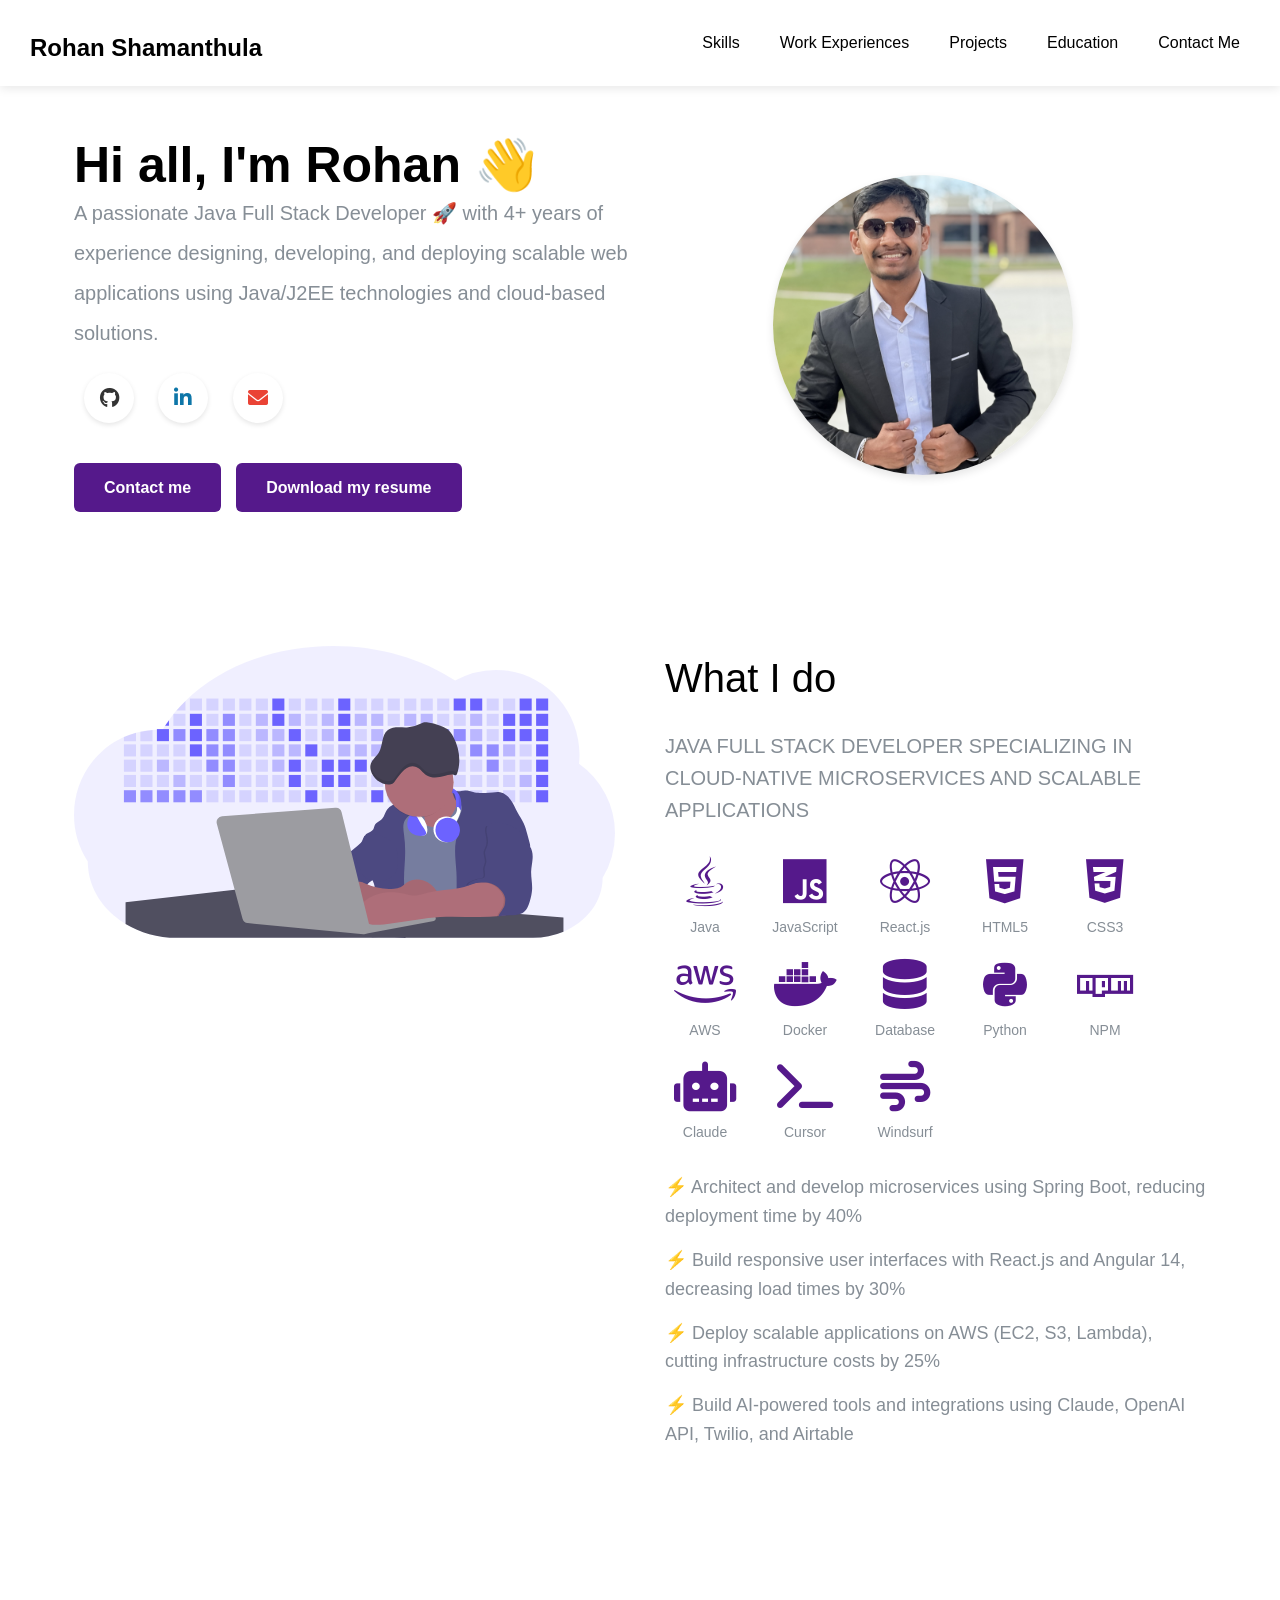
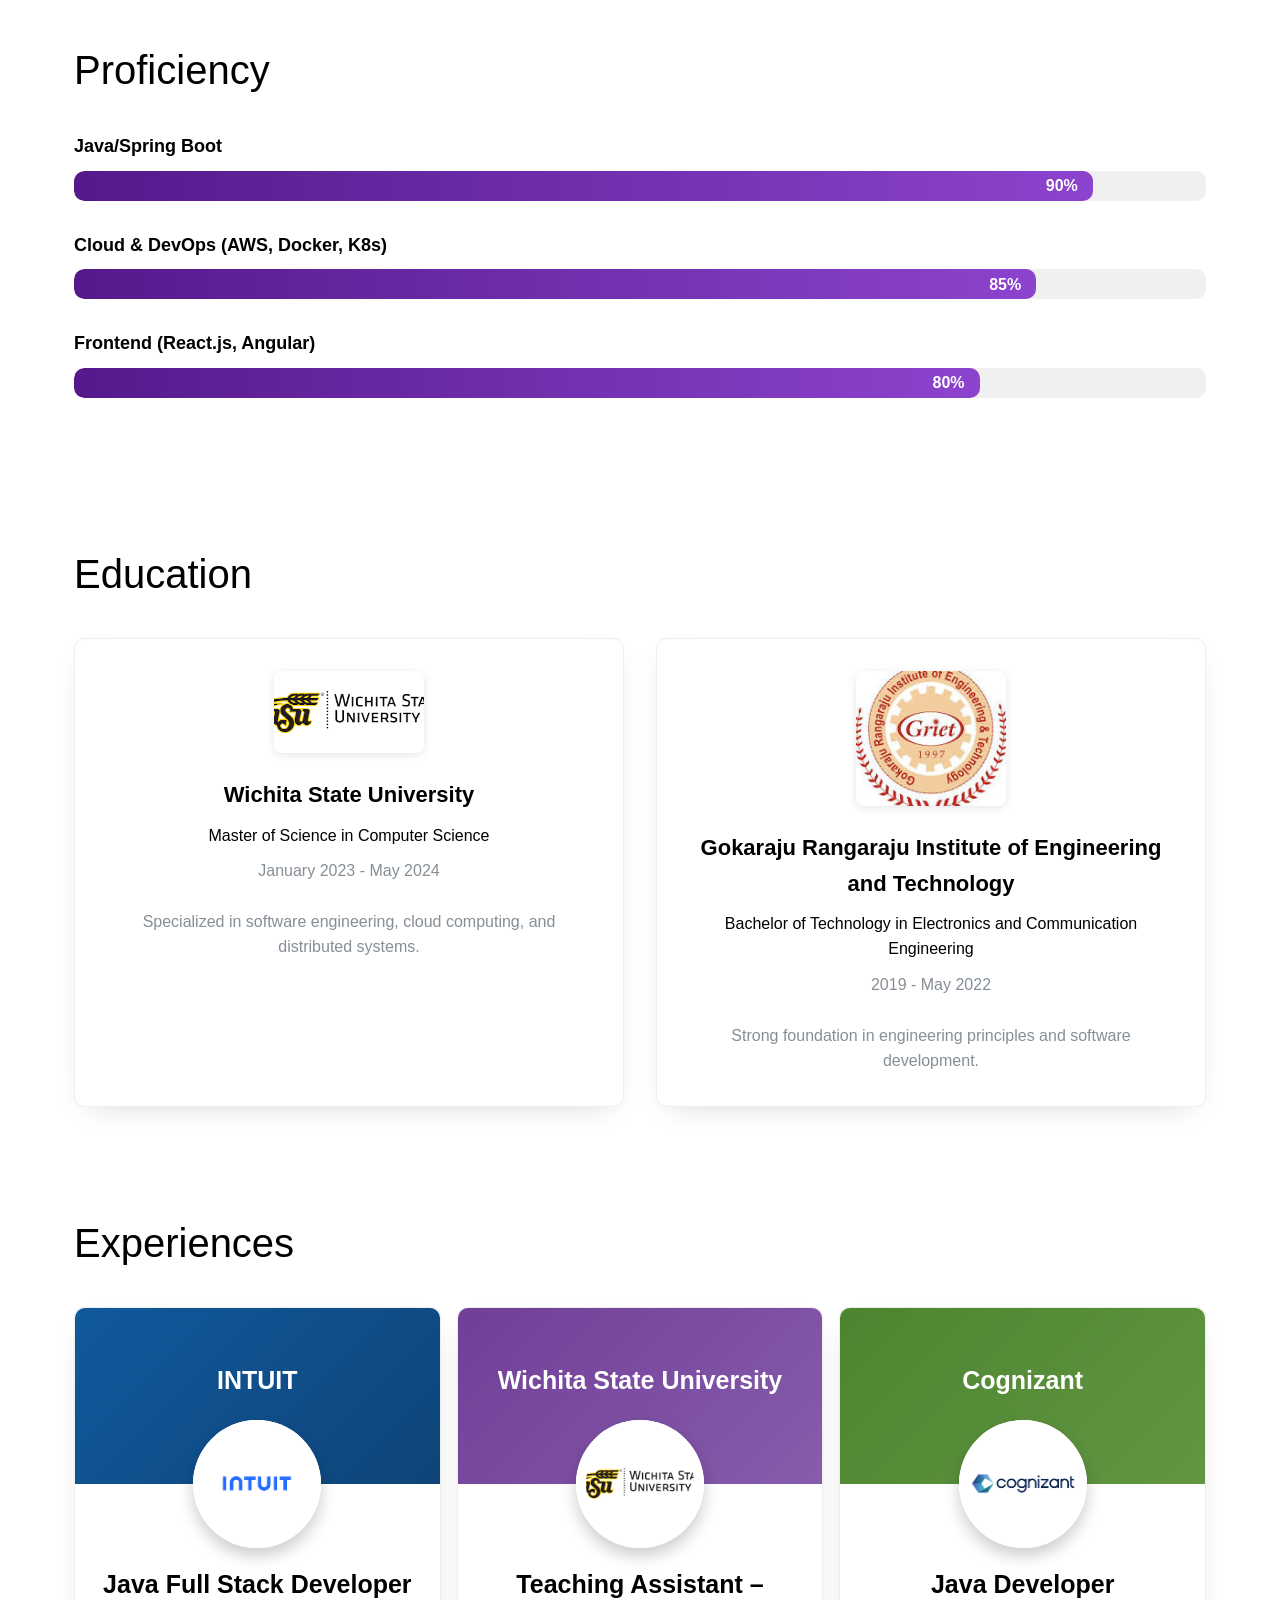
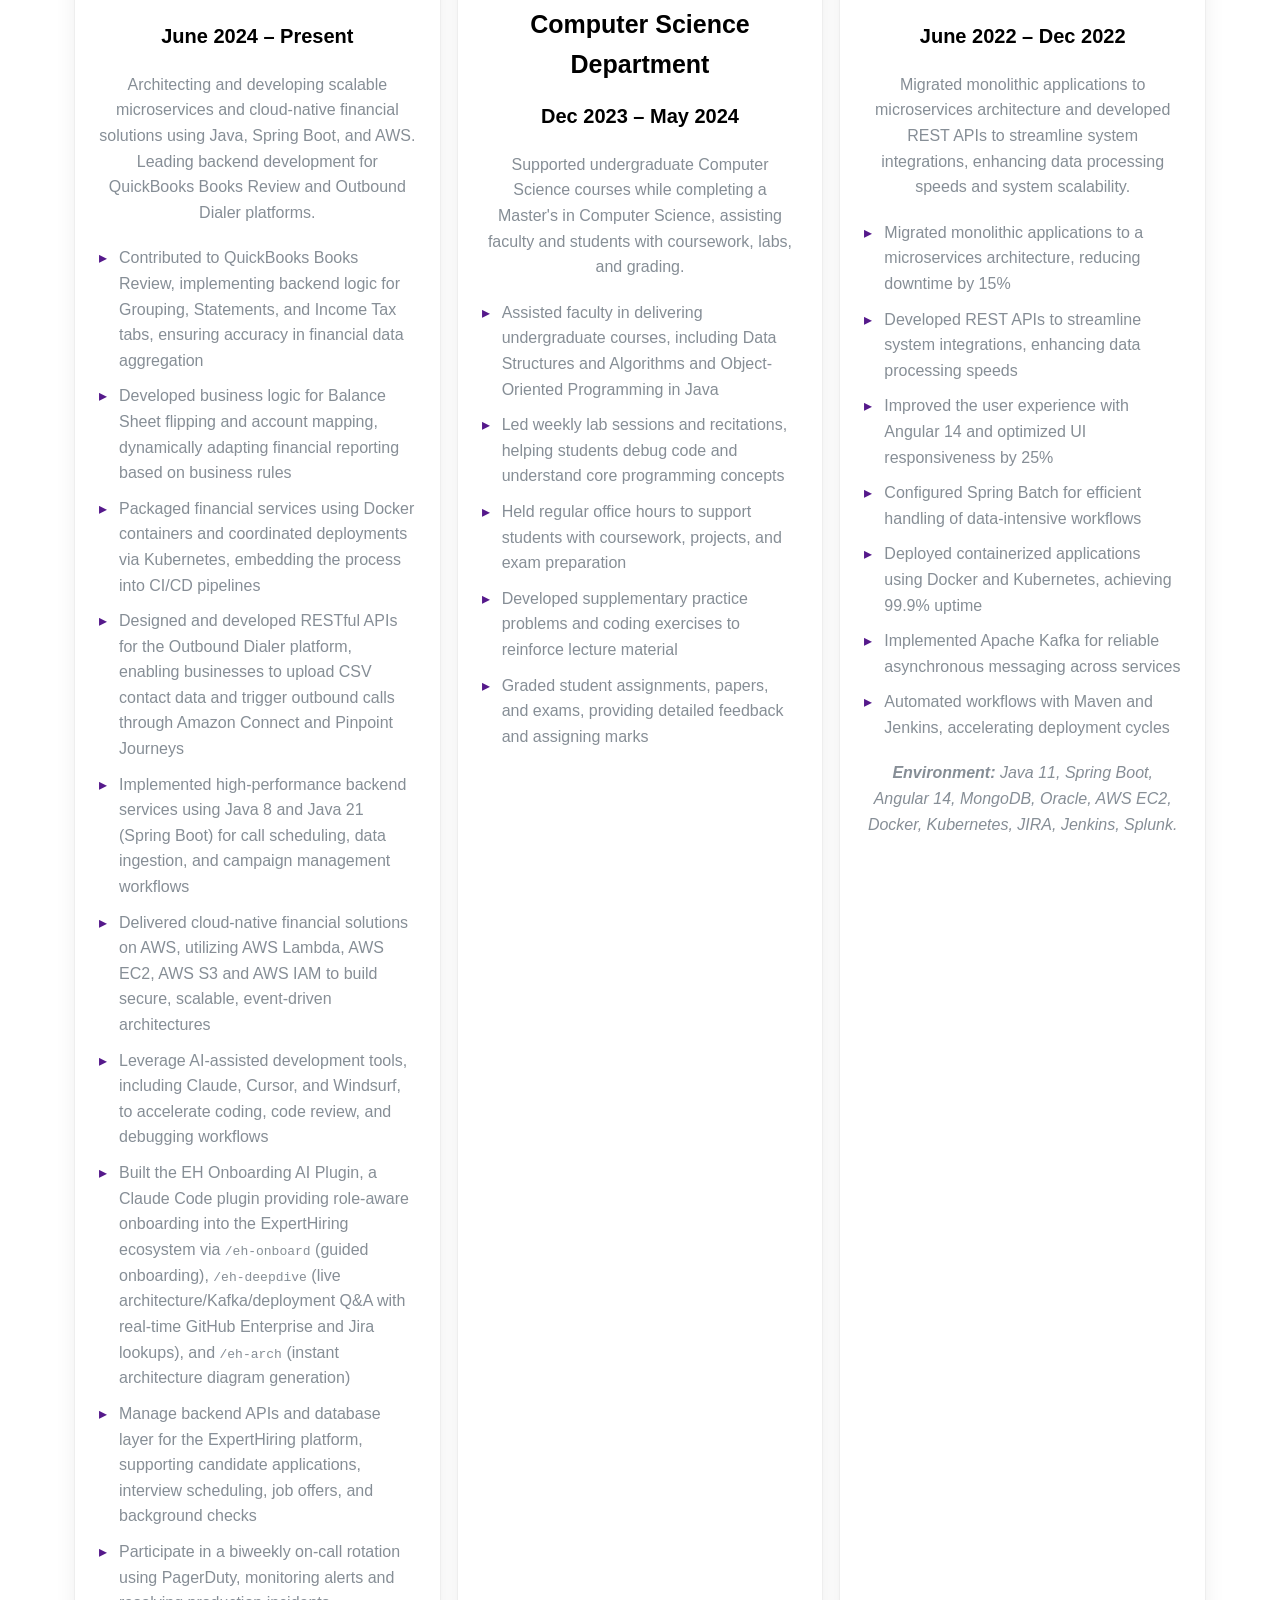
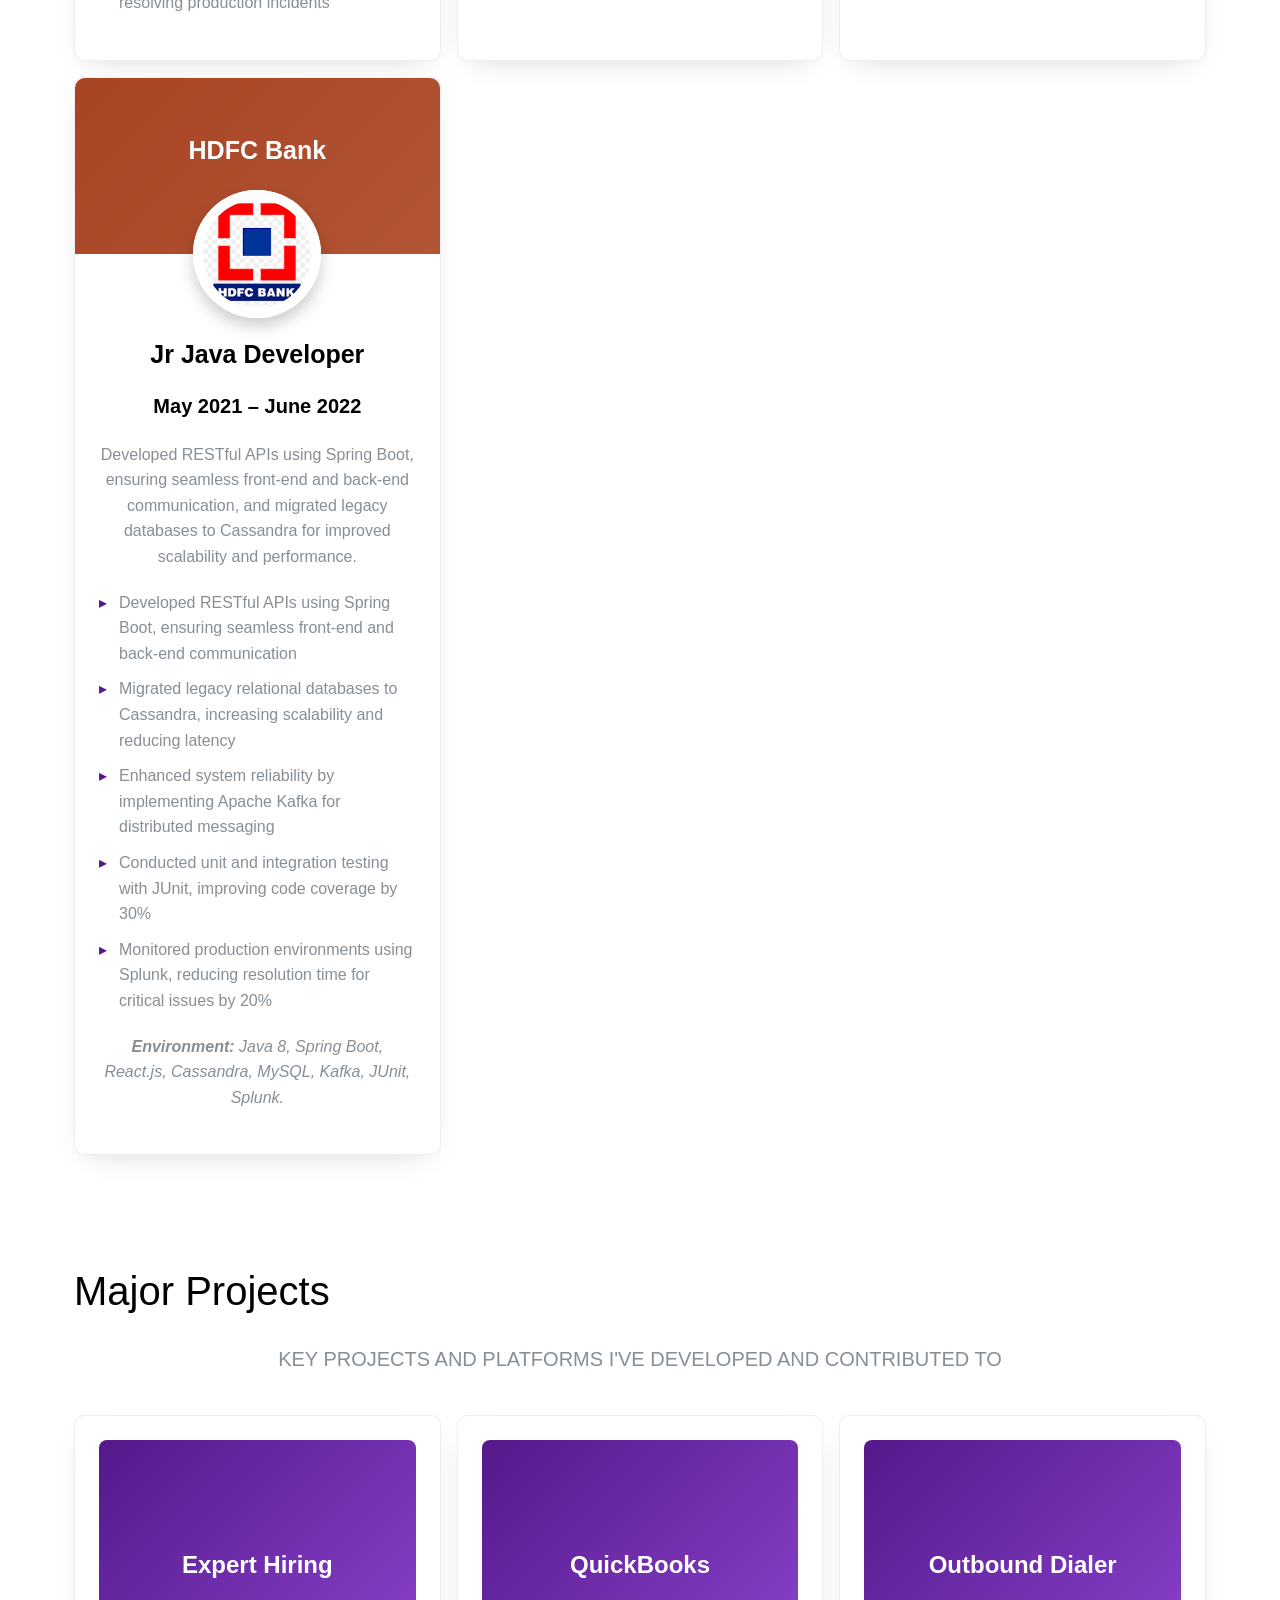
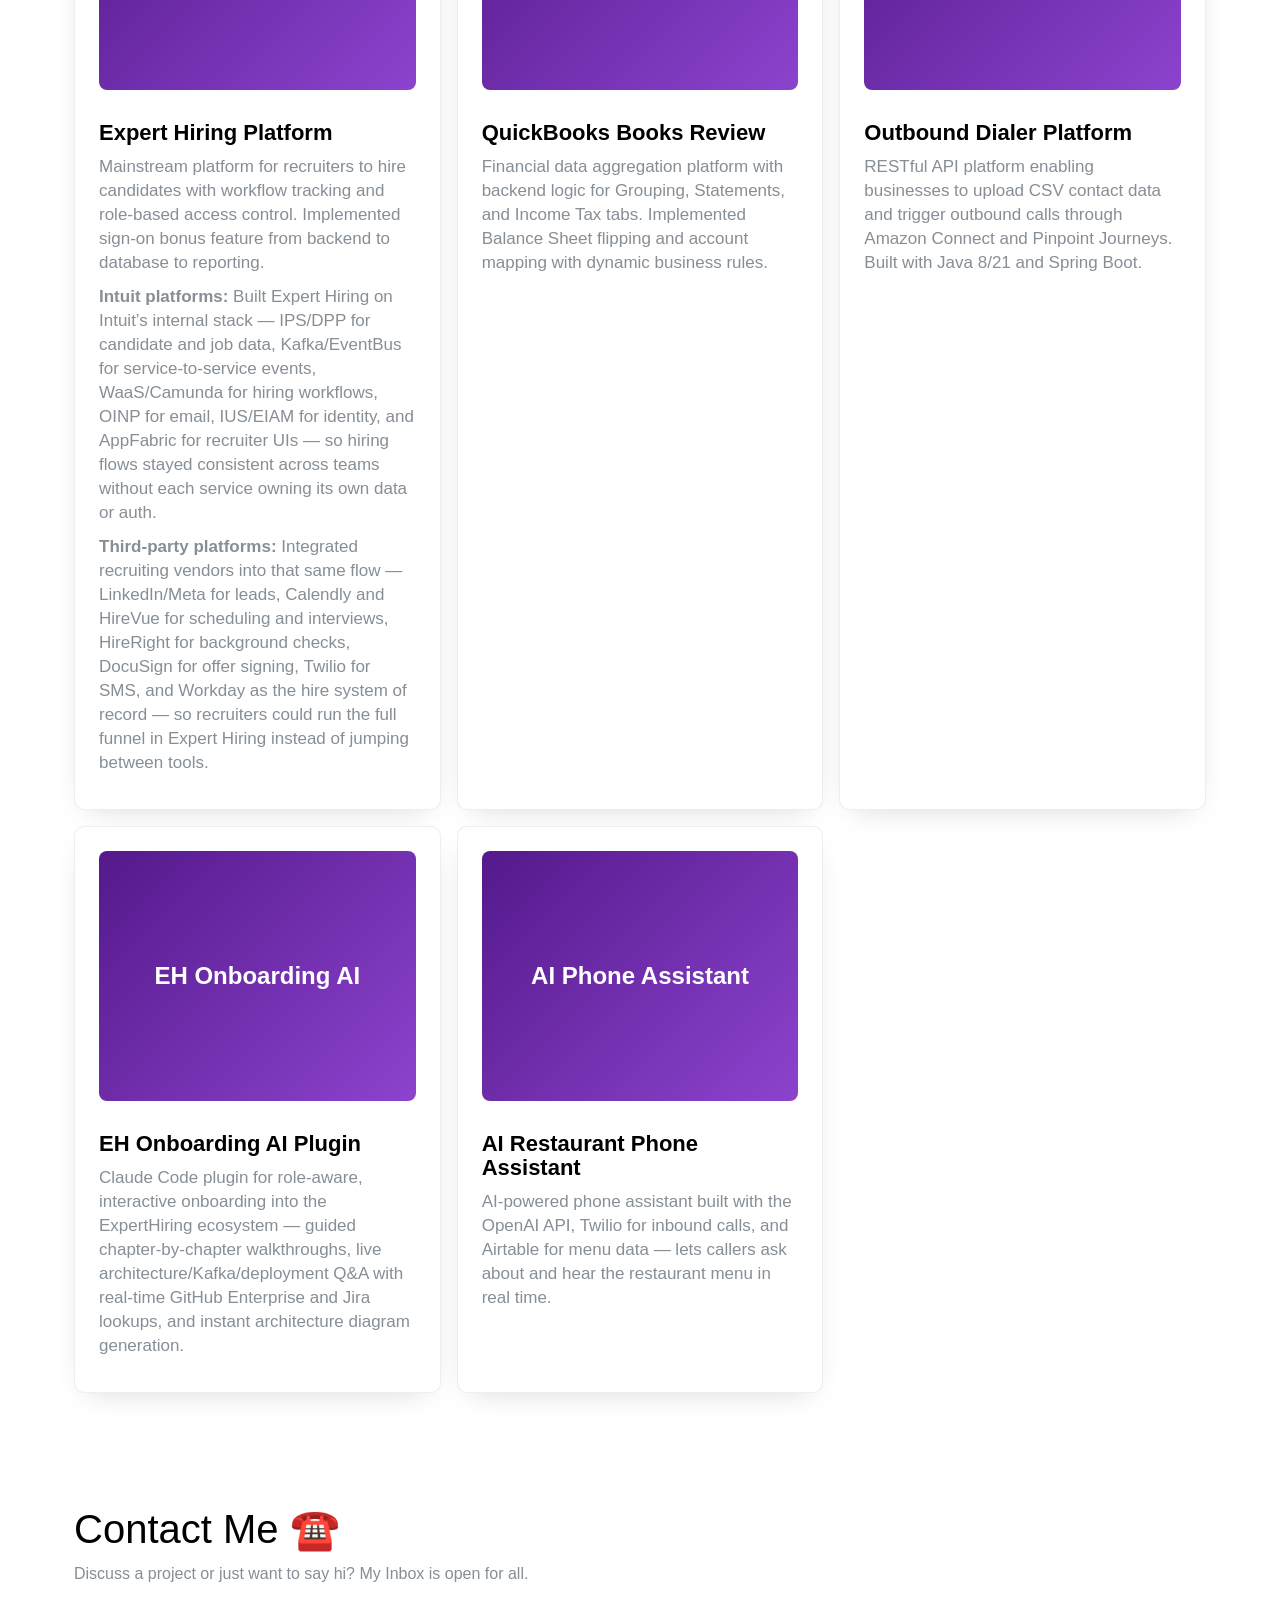
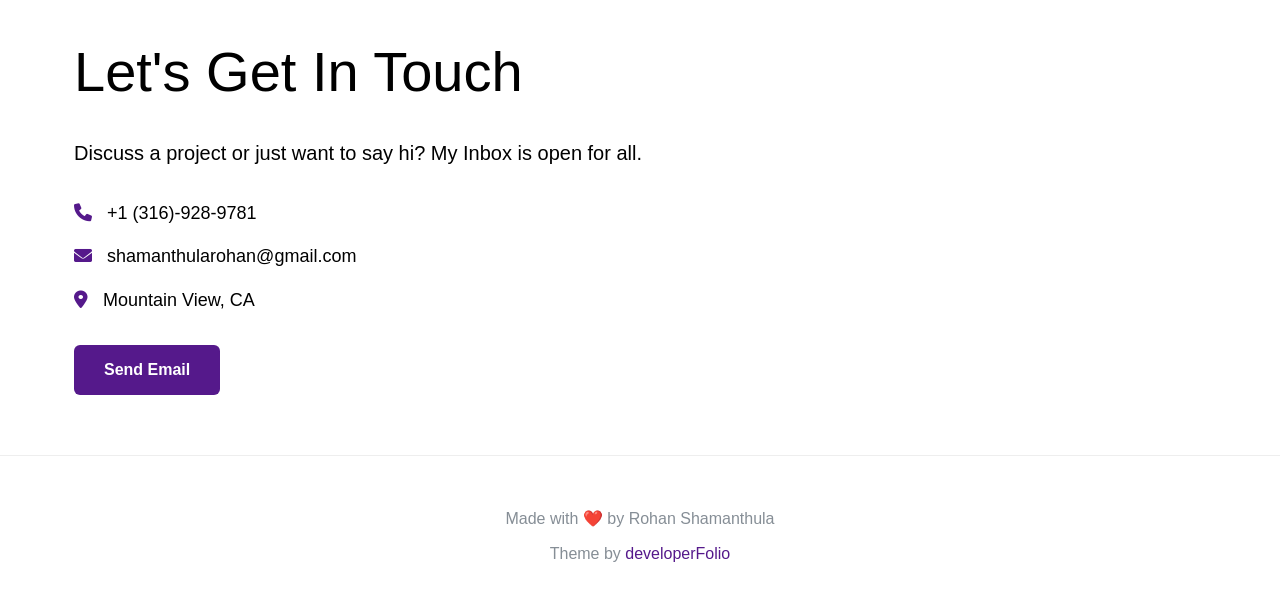
==== commit 0502084d: "Add Expert Hiring platform details to portfolio" ====
--- a/index.html
+++ b/index.html
@@ -9,7 +9,6 @@
     <script defer src="script.js"></script>
 </head>
 <body>
-    <!-- Header Navigation -->
     <header class="header" id="header">
         <a href="#greeting" class="logo"><span class="logo-name">Rohan Shamanthula</span></a>
         <input class="menu-btn" type="checkbox" id="menu-btn">
@@ -23,7 +22,6 @@
         </ul>
     </header>
 
-    <!-- Greeting Section -->
     <section class="greet-main" id="greeting">
         <div class="greeting-main">
             <div class="greeting-text-div">
@@ -45,7 +43,6 @@
         </div>
     </section>
 
-    <!-- Skills Section -->
     <section class="main" id="skills">
         <div class="skills-main-div">
             <div class="skills-image-div"><img src="assets/developerActivity.svg" alt="Developer Activity" class="skills-image"></div>
@@ -79,7 +76,6 @@
         </div>
     </section>
 
-    <!-- Stack Progress Section -->
     <section class="main" id="stack-progress">
         <div class="skill-progress-main-div">
             <h1 class="skills-heading">Proficiency</h1>
@@ -91,7 +87,6 @@
         </div>
     </section>
 
-    <!-- Education Section -->
     <section class="main" id="education">
         <h1 class="skills-heading">Education</h1>
         <div class="education-cards-div">
@@ -108,7 +103,6 @@
         </div>
     </section>
 
-    <!-- Work Experience Section -->
     <section class="main" id="experience">
         <h1 class="experience-heading">Experiences</h1>
         <div class="experience-cards-div">
@@ -148,12 +142,11 @@
         </div>
     </section>
 
-    <!-- Projects Section -->
     <section class="main" id="projects">
         <h1 class="skills-heading">Major Projects</h1>
         <p class="subTitle project-subtitle">KEY PROJECTS AND PLATFORMS I'VE DEVELOPED AND CONTRIBUTED TO</p>
         <div class="projects-container">
-            <div class="project-card project-card-light"><div class="project-image"><div class="project-image-placeholder">Expert Hiring</div></div><div class="project-detail"><h5 class="card-title">Expert Hiring Platform</h5><p class="card-subtitle">Mainstream platform for recruiters to hire candidates with workflow tracking and role-based access control. Implemented sign-on bonus feature from backend to database to reporting.</p><div class="project-card-footer"><span class="project-tag" onclick="window.location.href='projects.html'">View Project</span></div></div></div>
+            <div class="project-card project-card-light"><div class="project-image"><div class="project-image-placeholder">Expert Hiring</div></div><div class="project-detail"><h5 class="card-title">Expert Hiring Platform</h5><p class="card-subtitle">Mainstream platform for recruiters to hire candidates with workflow tracking and role-based access control. Implemented sign-on bonus feature from backend to database to reporting.</p><div class="project-platform-details"><p class="card-subtitle"><strong>Intuit platforms:</strong> Built Expert Hiring on Intuit’s internal stack — IPS/DPP for candidate and job data, Kafka/EventBus for service-to-service events, WaaS/Camunda for hiring workflows, OINP for email, IUS/EIAM for identity, and AppFabric for recruiter UIs — so hiring flows stayed consistent across teams without each service owning its own data or auth.</p><p class="card-subtitle"><strong>Third-party platforms:</strong> Integrated recruiting vendors into that same flow — LinkedIn/Meta for leads, Calendly and HireVue for scheduling and interviews, HireRight for background checks, DocuSign for offer signing, Twilio for SMS, and Workday as the hire system of record — so recruiters could run the full funnel in Expert Hiring instead of jumping between tools.</p></div></div></div>
             <div class="project-card project-card-light"><div class="project-image"><div class="project-image-placeholder">QuickBooks</div></div><div class="project-detail"><h5 class="card-title">QuickBooks Books Review</h5><p class="card-subtitle">Financial data aggregation platform with backend logic for Grouping, Statements, and Income Tax tabs. Implemented Balance Sheet flipping and account mapping with dynamic business rules.</p></div></div>
             <div class="project-card project-card-light"><div class="project-image"><div class="project-image-placeholder">Outbound Dialer</div></div><div class="project-detail"><h5 class="card-title">Outbound Dialer Platform</h5><p class="card-subtitle">RESTful API platform enabling businesses to upload CSV contact data and trigger outbound calls through Amazon Connect and Pinpoint Journeys. Built with Java 8/21 and Spring Boot.</p></div></div>
             <div class="project-card project-card-light"><div class="project-image"><div class="project-image-placeholder">EH Onboarding AI</div></div><div class="project-detail"><h5 class="card-title">EH Onboarding AI Plugin</h5><p class="card-subtitle">Claude Code plugin for role-aware, interactive onboarding into the ExpertHiring ecosystem — guided chapter-by-chapter walkthroughs, live architecture/Kafka/deployment Q&A with real-time GitHub Enterprise and Jira lookups, and instant architecture diagram generation.</p></div></div>
@@ -161,13 +154,11 @@
         </div>
     </section>
 
-    <!-- Contact Section -->
     <section class="main" id="contact">
         <h1 class="skills-heading">Contact Me ☎️</h1><p class="subTitle">Discuss a project or just want to say hi? My Inbox is open for all.</p>
         <div class="contact-main"><div class="contact-text-div"><h1 class="contact-title">Let's Get In Touch</h1><p class="contact-subtitle">Discuss a project or just want to say hi? My Inbox is open for all.</p><div class="contact-details"><p><i class="fas fa-phone"></i> +1 (316)-928-9781</p><p><i class="fas fa-envelope"></i> shamanthularohan@gmail.com</p><p><i class="fas fa-map-marker-alt"></i> Mountain View, CA</p></div><div class="button-contact-div"><a href="mailto:shamanthularohan@gmail.com" class="button button-contact">Send Email</a></div></div></div>
     </section>
 
-    <!-- Footer -->
     <footer class="footer-div"><p class="footer-text">Made with ❤️ by Rohan Shamanthula</p><p class="footer-text">Theme by <a href="https://github.com/saadpasta/developerFolio" target="_blank">developerFolio</a></p></footer>
     <button class="scroll-to-top" id="scrollToTop" onclick="window.scrollTo({top: 0, behavior: 'smooth'})"><i class="fas fa-arrow-up"></i></button>
 </body>
